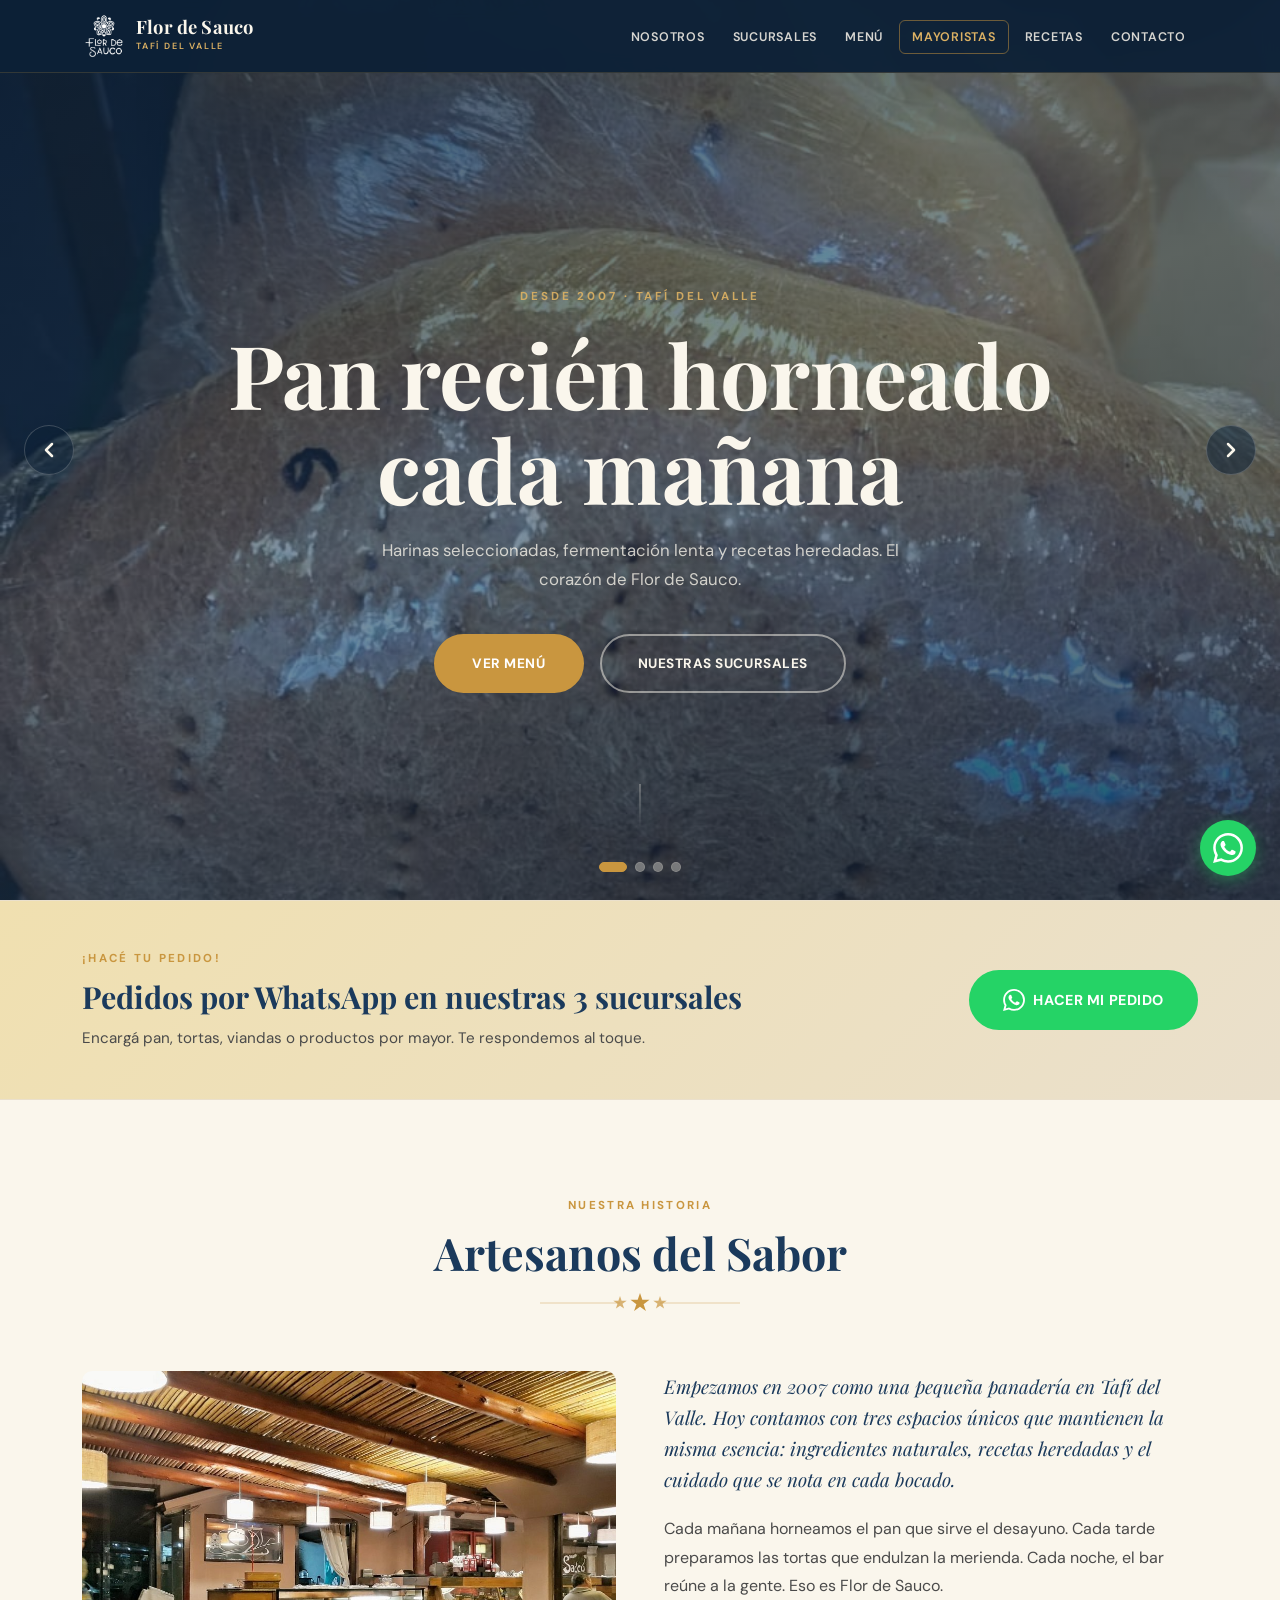
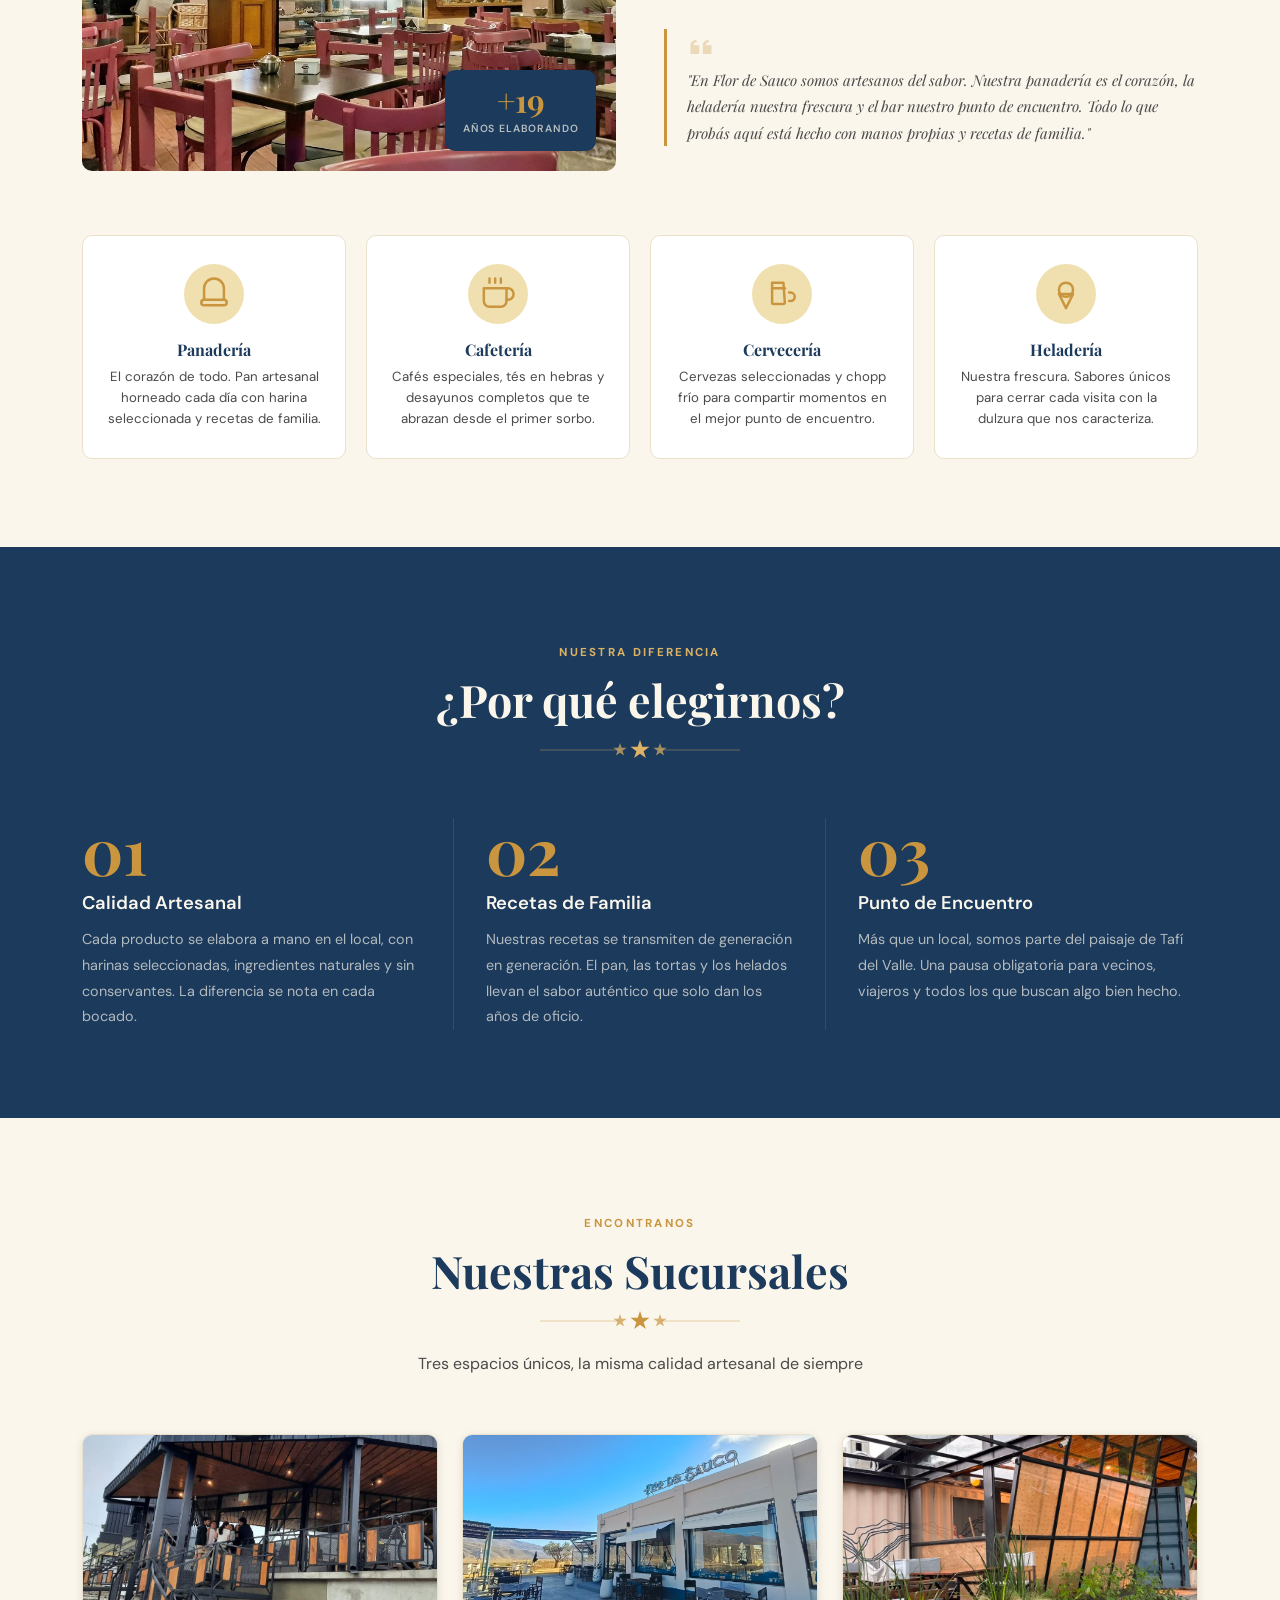
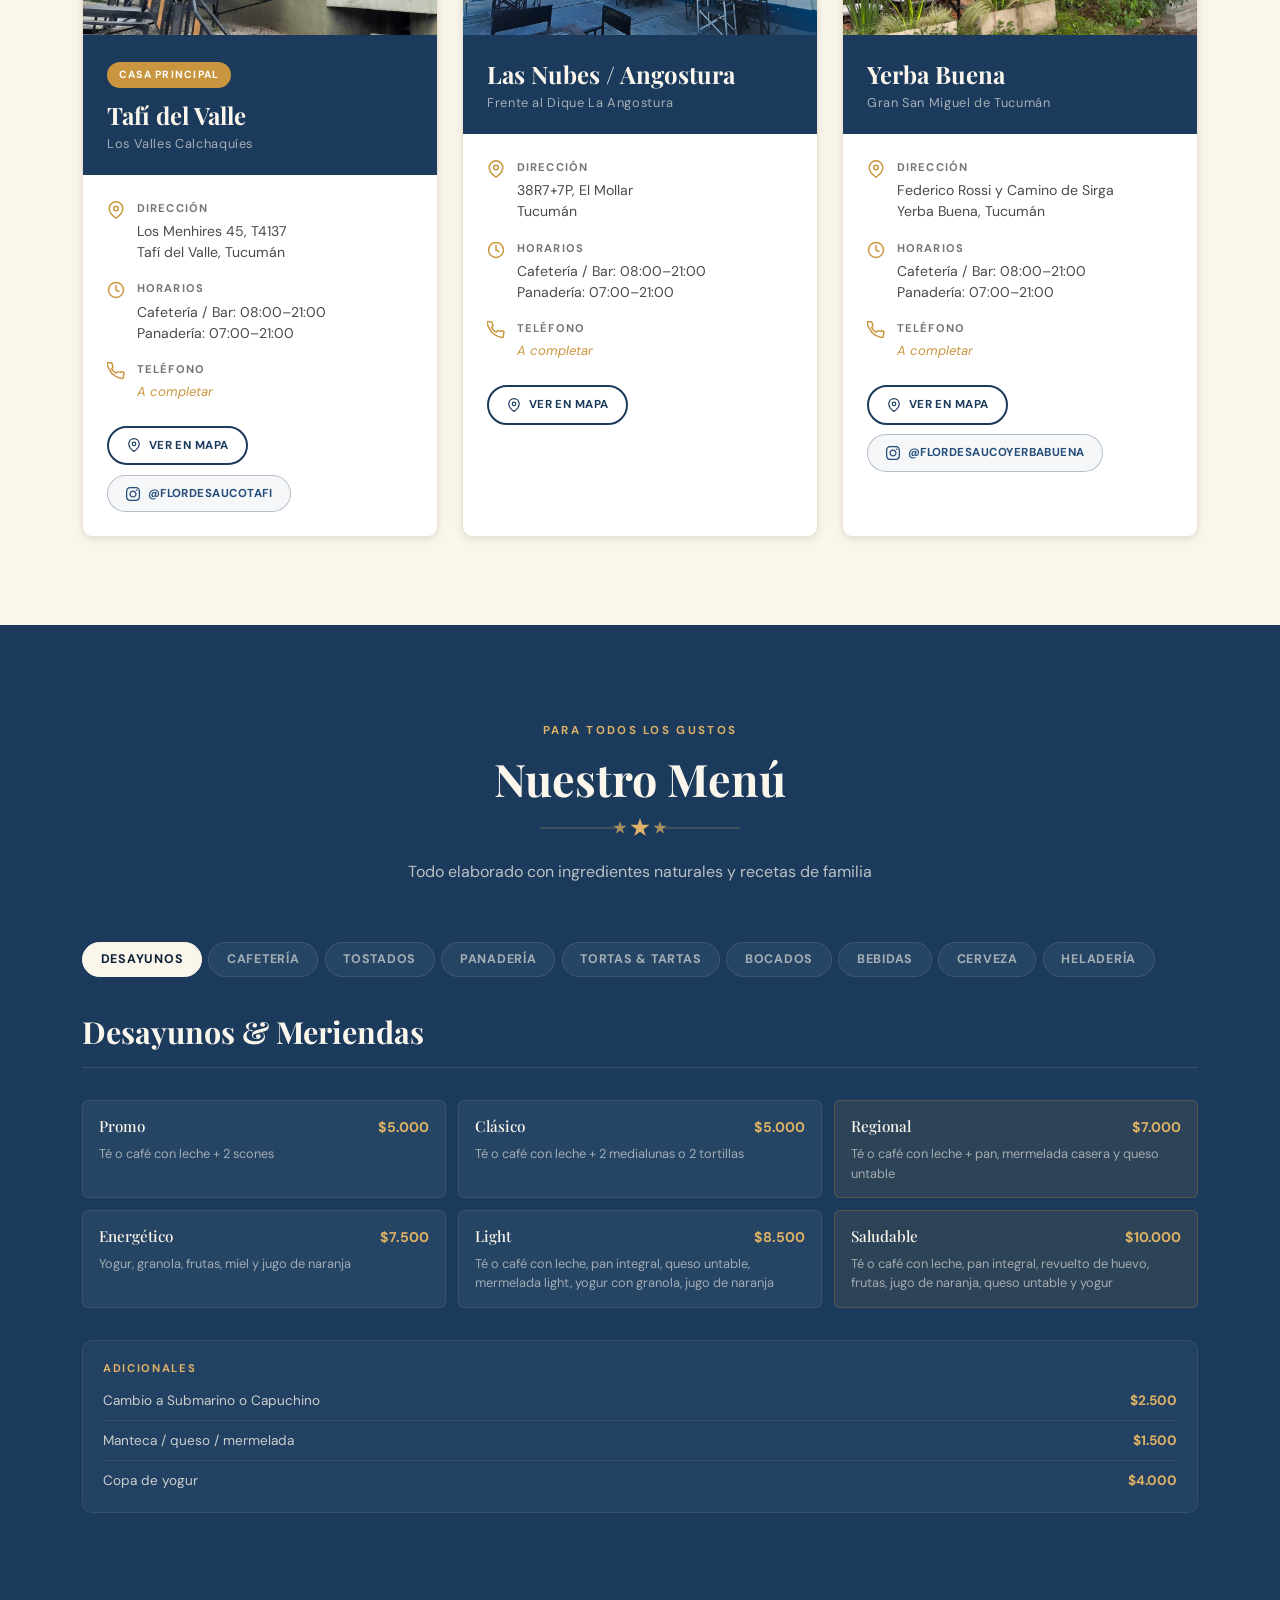
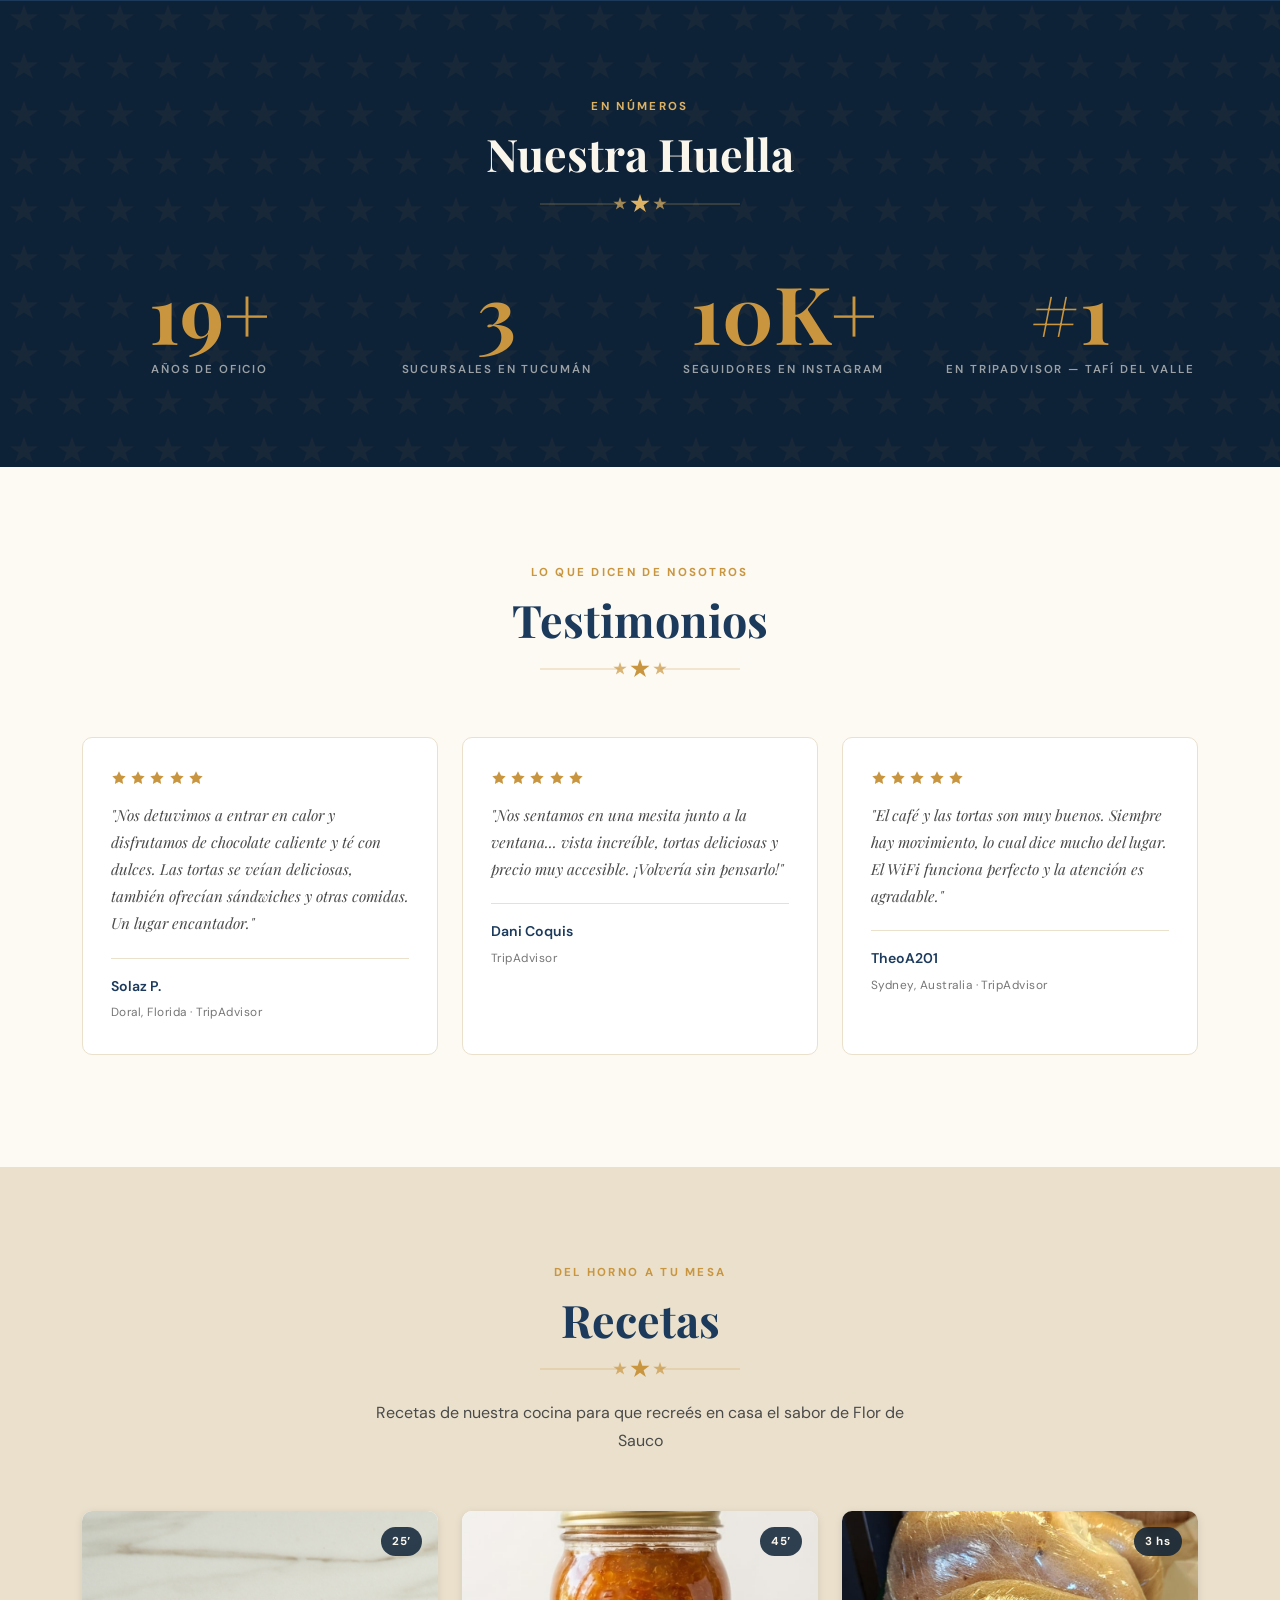
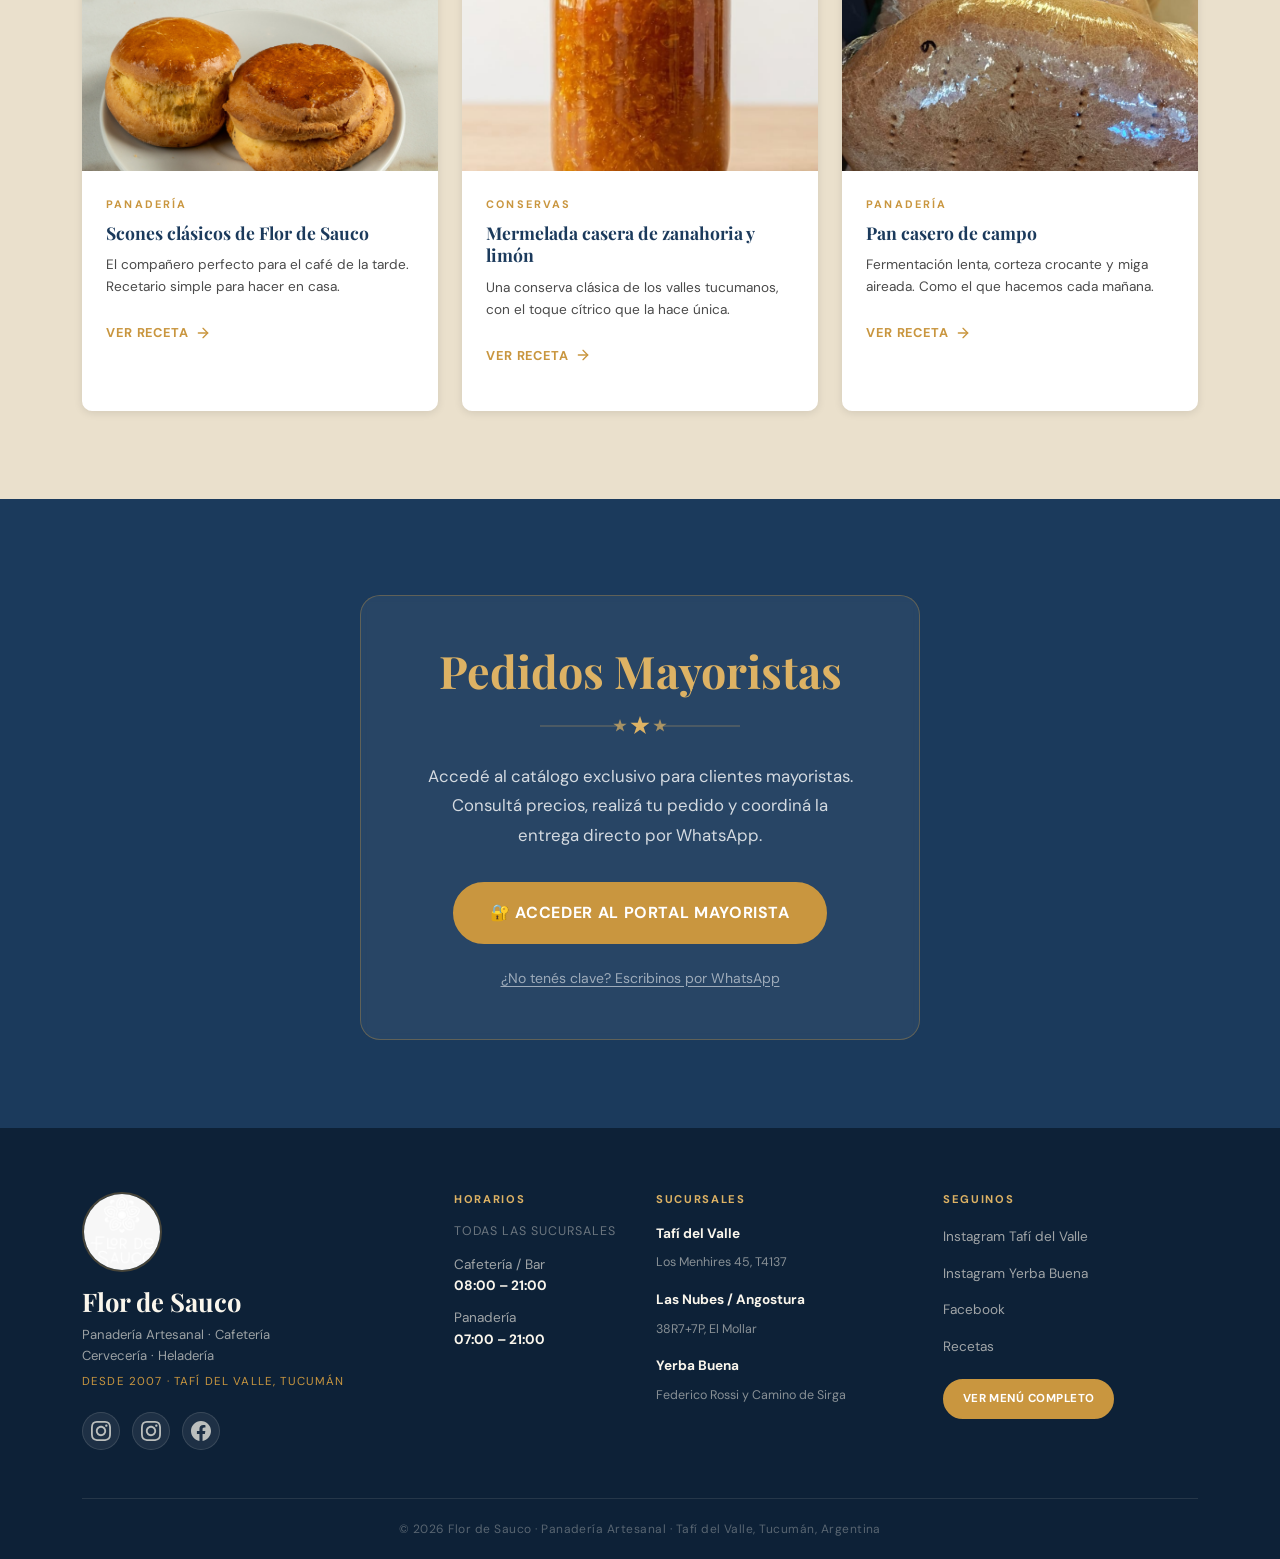
==== index.html @ 05968b59 "Contenido: corregir años (17→19) y título receta mermelada Co-Authored-By: Claude Sonnet 4.6 <norepl" ====
<!DOCTYPE html>
<html lang="es">
<head>
    <meta charset="UTF-8">
    <meta name="viewport" content="width=device-width, initial-scale=1.0">
    <title>Flor de Sauco — Panadería Artesanal · Cafetería · Tafí del Valle</title>
    <meta name="description" content="Flor de Sauco — Panadería artesanal, cafetería, cervecería y heladería en Tafí del Valle, Tucumán. Pan recién horneado cada mañana desde 2007.">
    <meta name="keywords" content="panadería tafí del valle, panadería tucumán, flor de sauco, panadería artesanal, cafetería tafí del valle">
    <meta name="author" content="Flor de Sauco SRL">
    <link rel="canonical" href="https://flordesaucosrl.com/">
    <!-- Open Graph (WhatsApp, Facebook) -->
    <meta property="og:title" content="Flor de Sauco — Panadería Artesanal · Tafí del Valle">
    <meta property="og:description" content="Artesanos del sabor desde 2007 en Tafí del Valle, Tucumán. Panadería, cafetería, cervecería y heladería.">
    <meta property="og:type" content="website">
    <meta property="og:url" content="https://flordesaucosrl.com/">
    <meta property="og:image" content="https://flordesaucosrl.com/images/Pagina/logo-definitivo-1.png">
    <meta property="og:image:width" content="800">
    <meta property="og:image:height" content="800">
    <meta property="og:site_name" content="Flor de Sauco">
    <meta property="og:locale" content="es_AR">
    <!-- Twitter Card -->
    <meta name="twitter:card" content="summary_large_image">
    <meta name="twitter:title" content="Flor de Sauco — Panadería Artesanal · Tafí del Valle">
    <meta name="twitter:description" content="Artesanos del sabor desde 2007 en Tafí del Valle, Tucumán. Panadería, cafetería, cervecería y heladería.">
    <meta name="twitter:image" content="https://flordesaucosrl.com/images/Pagina/logo-definitivo-1.png">
    <!-- Favicon -->
    <link rel="icon" type="image/jpeg" href="images/Pagina/logo-1.jpeg">
    <link rel="apple-touch-icon" href="images/Pagina/logo-1.jpeg">
    <!-- Schema.org — LocalBusiness -->
    <script type="application/ld+json">
    {
      "@context": "https://schema.org",
      "@graph": [
        {
          "@type": "Bakery",
          "@id": "https://flordesaucosrl.com/#tafi",
          "name": "Flor de Sauco — Tafí del Valle",
          "description": "Panadería artesanal, cafetería, cervecería y heladería en Tafí del Valle, Tucumán. Pan recién horneado cada mañana desde 2007.",
          "url": "https://flordesaucosrl.com/",
          "logo": "https://flordesaucosrl.com/images/Pagina/logo-definitivo-1.png",
          "image": "https://flordesaucosrl.com/images/Pagina/tafi.jpeg",
          "foundingDate": "2007",
          "priceRange": "$$",
          "servesCuisine": ["Panadería artesanal", "Cafetería", "Heladería", "Cervecería"],
          "address": {
            "@type": "PostalAddress",
            "streetAddress": "Los Menhires 45",
            "addressLocality": "Tafí del Valle",
            "addressRegion": "Tucumán",
            "addressCountry": "AR"
          },
          "geo": {
            "@type": "GeoCoordinates",
            "latitude": -26.8577,
            "longitude": -65.6951
          },
          "openingHoursSpecification": [
            {
              "@type": "OpeningHoursSpecification",
              "dayOfWeek": ["Monday","Tuesday","Wednesday","Thursday","Friday","Saturday","Sunday"],
              "opens": "07:00",
              "closes": "21:00"
            }
          ],
          "sameAs": [
            "https://www.instagram.com/flordesaucotafi",
            "https://www.facebook.com/FlorDeSaucoCasaDeTe"
          ]
        },
        {
          "@type": "Bakery",
          "@id": "https://flordesaucosrl.com/#lasnubes",
          "name": "Flor de Sauco — Las Nubes / Angostura",
          "description": "Panadería artesanal y cafetería frente al Dique La Angostura, El Mollar, Tucumán.",
          "url": "https://flordesaucosrl.com/",
          "logo": "https://flordesaucosrl.com/images/Pagina/logo-definitivo-1.png",
          "image": "https://flordesaucosrl.com/images/Pagina/frente-las-nubes.jpeg",
          "priceRange": "$$",
          "address": {
            "@type": "PostalAddress",
            "streetAddress": "38R7+7P",
            "addressLocality": "El Mollar",
            "addressRegion": "Tucumán",
            "addressCountry": "AR"
          },
          "openingHoursSpecification": [
            {
              "@type": "OpeningHoursSpecification",
              "dayOfWeek": ["Monday","Tuesday","Wednesday","Thursday","Friday","Saturday","Sunday"],
              "opens": "07:00",
              "closes": "21:00"
            }
          ]
        },
        {
          "@type": "Bakery",
          "@id": "https://flordesaucosrl.com/#yerbabuena",
          "name": "Flor de Sauco — Yerba Buena",
          "description": "Panadería artesanal, cafetería y heladería en Yerba Buena, Gran San Miguel de Tucumán.",
          "url": "https://flordesaucosrl.com/",
          "logo": "https://flordesaucosrl.com/images/Pagina/logo-definitivo-1.png",
          "image": "https://flordesaucosrl.com/images/Pagina/flor-de-sauco-yerbabuena.jpeg",
          "priceRange": "$$",
          "address": {
            "@type": "PostalAddress",
            "streetAddress": "Federico Rossi y Camino de Sirga",
            "addressLocality": "Yerba Buena",
            "addressRegion": "Tucumán",
            "addressCountry": "AR"
          },
          "openingHoursSpecification": [
            {
              "@type": "OpeningHoursSpecification",
              "dayOfWeek": ["Monday","Tuesday","Wednesday","Thursday","Friday","Saturday","Sunday"],
              "opens": "07:00",
              "closes": "21:00"
            }
          ],
          "sameAs": [
            "https://www.instagram.com/flordesaucoyerbabuena"
          ]
        }
      ]
    }
    </script>
    <!-- Fonts -->
    <link rel="preconnect" href="https://fonts.googleapis.com">
    <link rel="preconnect" href="https://fonts.gstatic.com" crossorigin>
    <link href="https://fonts.googleapis.com/css2?family=Playfair+Display:ital,wght@0,400;0,500;0,600;0,700;0,800;1,400;1,600&family=DM+Sans:opsz,wght@9..40,300;9..40,400;9..40,500;9..40,600;9..40,700&display=swap" rel="stylesheet">
    <link rel="stylesheet" href="css/styles.css">
</head>
<body>

<!-- ===== SVG SPRITE ===== -->
<svg width="0" height="0" style="position:absolute" aria-hidden="true">
    <defs>
        <!-- Separador firma: dos líneas + 3 florcitas de sauco -->
        <symbol id="sauco-separator" viewBox="0 0 200 24">
            <g fill="currentColor">
                <line x1="0" y1="12" x2="80" y2="12" stroke="currentColor" stroke-width="0.8" opacity="0.5"/>
                <line x1="120" y1="12" x2="200" y2="12" stroke="currentColor" stroke-width="0.8" opacity="0.5"/>
                <g transform="translate(80, 12)">
                    <path d="M0,-7 L1.6,-2.2 L6.7,-2.2 L2.5,0.8 L4.1,5.6 L0,2.7 L-4.1,5.6 L-2.5,0.8 L-6.7,-2.2 L-1.6,-2.2 Z" opacity="0.7"/>
                </g>
                <g transform="translate(100, 12)">
                    <path d="M0,-10 L2.3,-3.2 L9.5,-3.2 L3.6,1.2 L5.9,8 L0,3.8 L-5.9,8 L-3.6,1.2 L-9.5,-3.2 L-2.3,-3.2 Z"/>
                </g>
                <g transform="translate(120, 12)">
                    <path d="M0,-7 L1.6,-2.2 L6.7,-2.2 L2.5,0.8 L4.1,5.6 L0,2.7 L-4.1,5.6 L-2.5,0.8 L-6.7,-2.2 L-1.6,-2.2 Z" opacity="0.7"/>
                </g>
            </g>
        </symbol>

        <!-- Flor única para acentos -->
        <symbol id="sauco-flower" viewBox="0 0 24 24">
            <path d="M12,2 L13.7,6.8 L18.9,6.8 L14.7,9.8 L16.4,14.6 L12,11.7 L7.6,14.6 L9.3,9.8 L5.1,6.8 L10.3,6.8 Z" fill="currentColor"/>
            <circle cx="12" cy="9.5" r="1.5" fill="currentColor" opacity="0.35"/>
        </symbol>

        <!-- UI icons -->
        <symbol id="i-pin" viewBox="0 0 24 24">
            <path d="M21 10c0 7-9 13-9 13s-9-6-9-13a9 9 0 0118 0z" fill="none" stroke="currentColor" stroke-width="2" stroke-linecap="round" stroke-linejoin="round"/>
            <circle cx="12" cy="10" r="3" fill="none" stroke="currentColor" stroke-width="2"/>
        </symbol>
        <symbol id="i-clock" viewBox="0 0 24 24">
            <circle cx="12" cy="12" r="10" fill="none" stroke="currentColor" stroke-width="2"/>
            <polyline points="12 6 12 12 16 14" fill="none" stroke="currentColor" stroke-width="2" stroke-linecap="round" stroke-linejoin="round"/>
        </symbol>
        <symbol id="i-phone" viewBox="0 0 24 24">
            <path d="M22 16.92v3a2 2 0 01-2.18 2 19.79 19.79 0 01-8.63-3.07A19.5 19.5 0 013.07 9.81a19.79 19.79 0 01-3.07-8.69A2 2 0 012 .99h3a2 2 0 012 1.72c.127.96.361 1.903.7 2.81a2 2 0 01-.45 2.11L6.09 8.91a16 16 0 006 6l1.27-1.27a2 2 0 012.11-.45c.907.339 1.85.573 2.81.7A2 2 0 0122 16.92z" fill="none" stroke="currentColor" stroke-width="2" stroke-linecap="round" stroke-linejoin="round"/>
        </symbol>
        <symbol id="i-star" viewBox="0 0 24 24">
            <polygon points="12 2 15.09 8.26 22 9.27 17 14.14 18.18 21.02 12 17.77 5.82 21.02 7 14.14 2 9.27 8.91 8.26" fill="currentColor"/>
        </symbol>
        <symbol id="i-arrow-right" viewBox="0 0 24 24">
            <line x1="5" y1="12" x2="19" y2="12" stroke="currentColor" stroke-width="2" stroke-linecap="round"/>
            <polyline points="12 5 19 12 12 19" fill="none" stroke="currentColor" stroke-width="2" stroke-linecap="round" stroke-linejoin="round"/>
        </symbol>

        <!-- Pillar icons: outline style -->
        <symbol id="i-bread" viewBox="0 0 24 24">
            <path d="M5 16V8a7 7 0 0 1 14 0v8" fill="none" stroke="currentColor" stroke-width="1.75" stroke-linecap="round" stroke-linejoin="round"/>
            <rect x="3" y="16" width="18" height="4" rx="2" fill="none" stroke="currentColor" stroke-width="1.75"/>
        </symbol>
        <symbol id="i-coffee" viewBox="0 0 24 24">
            <path d="M18 8h1a4 4 0 0 1 0 8h-1" fill="none" stroke="currentColor" stroke-width="1.75" stroke-linecap="round" stroke-linejoin="round"/>
            <path d="M2 8h16v9a4 4 0 0 1-4 4H6a4 4 0 0 1-4-4V8z" fill="none" stroke="currentColor" stroke-width="1.75" stroke-linecap="round" stroke-linejoin="round"/>
            <line x1="6" y1="1" x2="6" y2="4" stroke="currentColor" stroke-width="1.75" stroke-linecap="round"/>
            <line x1="10" y1="1" x2="10" y2="4" stroke="currentColor" stroke-width="1.75" stroke-linecap="round"/>
            <line x1="14" y1="1" x2="14" y2="4" stroke="currentColor" stroke-width="1.75" stroke-linecap="round"/>
        </symbol>
        <symbol id="i-beer" viewBox="0 0 24 24">
            <path d="M17 11h1a3 3 0 0 1 0 6h-1" fill="none" stroke="currentColor" stroke-width="1.75" stroke-linecap="round" stroke-linejoin="round"/>
            <path d="M5 4h8l1 14a1 1 0 0 1-1 1H6a1 1 0 0 1-1-1L5 4z" fill="none" stroke="currentColor" stroke-width="1.75" stroke-linecap="round" stroke-linejoin="round"/>
            <path d="M5 8h9" fill="none" stroke="currentColor" stroke-width="1.75" stroke-linecap="round"/>
        </symbol>
        <symbol id="i-icecream" viewBox="0 0 24 24">
            <path d="M12 22l5-10H7l5 10z" fill="none" stroke="currentColor" stroke-width="1.75" stroke-linecap="round" stroke-linejoin="round"/>
            <circle cx="12" cy="9" r="5" fill="none" stroke="currentColor" stroke-width="1.75"/>
        </symbol>

        <!-- Social / misc icons -->
        <symbol id="i-whatsapp" viewBox="0 0 24 24">
            <path d="M17.472 14.382c-.297-.149-1.758-.867-2.03-.967-.273-.099-.471-.148-.67.15-.197.297-.767.966-.94 1.164-.173.199-.347.223-.644.075-.297-.15-1.255-.463-2.39-1.475-.883-.788-1.48-1.761-1.653-2.059-.173-.297-.018-.458.13-.606.134-.133.298-.347.446-.52.149-.174.198-.298.298-.497.099-.198.05-.371-.025-.52-.075-.149-.669-1.612-.916-2.207-.242-.579-.487-.5-.669-.51-.173-.008-.371-.01-.57-.01-.198 0-.52.074-.792.372-.272.297-1.04 1.016-1.04 2.479 0 1.462 1.065 2.875 1.213 3.074.149.198 2.096 3.2 5.077 4.487.709.306 1.262.489 1.694.625.712.227 1.36.195 1.871.118.571-.085 1.758-.719 2.006-1.413.248-.694.248-1.289.173-1.413-.074-.124-.272-.198-.57-.347m-5.421 7.403h-.004a9.87 9.87 0 01-5.031-1.378l-.361-.214-3.741.982.998-3.648-.235-.374a9.86 9.86 0 01-1.51-5.26c.001-5.45 4.436-9.884 9.888-9.884 2.64 0 5.122 1.03 6.988 2.898a9.825 9.825 0 012.893 6.994c-.003 5.45-4.437 9.884-9.885 9.884m8.413-18.297A11.815 11.815 0 0012.05 0C5.495 0 .16 5.335.157 11.892c0 2.096.547 4.142 1.588 5.945L.057 24l6.305-1.654a11.882 11.882 0 005.683 1.448h.005c6.554 0 11.89-5.335 11.893-11.893a11.821 11.821 0 00-3.48-8.413z" fill="currentColor"/>
        </symbol>
        <symbol id="i-instagram" viewBox="0 0 24 24">
            <path d="M12 2.163c3.204 0 3.584.012 4.85.07 3.252.148 4.771 1.691 4.919 4.919.058 1.265.069 1.645.069 4.849 0 3.205-.012 3.584-.069 4.849-.149 3.225-1.664 4.771-4.919 4.919-1.266.058-1.644.07-4.85.07-3.204 0-3.584-.012-4.849-.07-3.26-.149-4.771-1.699-4.919-4.92-.058-1.265-.07-1.644-.07-4.849 0-3.204.013-3.583.07-4.849.149-3.227 1.664-4.771 4.919-4.919 1.266-.057 1.645-.069 4.849-.069zm0-2.163c-3.259 0-3.667.014-4.947.072-4.358.2-6.78 2.618-6.98 6.98-.059 1.281-.073 1.689-.073 4.948 0 3.259.014 3.668.072 4.948.2 4.358 2.618 6.78 6.98 6.98 1.281.058 1.689.072 4.948.072 3.259 0 3.668-.014 4.948-.072 4.354-.2 6.782-2.618 6.979-6.98.059-1.28.073-1.689.073-4.948 0-3.259-.014-3.667-.072-4.947-.196-4.354-2.617-6.78-6.979-6.98-1.281-.059-1.69-.073-4.949-.073zm0 5.838c-3.403 0-6.162 2.759-6.162 6.162s2.759 6.163 6.162 6.163 6.162-2.759 6.162-6.163c0-3.403-2.759-6.162-6.162-6.162zm0 10.162c-2.209 0-4-1.79-4-4 0-2.209 1.791-4 4-4s4 1.791 4 4c0 2.21-1.791 4-4 4zm6.406-11.845c-.796 0-1.441.645-1.441 1.44s.645 1.44 1.441 1.44c.795 0 1.439-.645 1.439-1.44s-.644-1.44-1.439-1.44z" fill="currentColor"/>
        </symbol>
        <symbol id="i-facebook" viewBox="0 0 24 24">
            <path d="M24 12.073c0-6.627-5.373-12-12-12s-12 5.373-12 12c0 5.99 4.388 10.954 10.125 11.854v-8.385H7.078v-3.47h3.047V9.43c0-3.007 1.792-4.669 4.533-4.669 1.312 0 2.686.235 2.686.235v2.953H15.83c-1.491 0-1.956.925-1.956 1.874v2.25h3.328l-.532 3.47h-2.796v8.385C19.612 23.027 24 18.062 24 12.073z" fill="currentColor"/>
        </symbol>
    </defs>
</svg>

    <!-- ===== HEADER ===== -->
    <header class="header" id="header">
        <div class="container header__inner">
            <a href="#hero" class="logo">
                <img src="images/Pagina/logo-definitivo-1.png" alt="Flor de Sauco" class="logo__img">
                <div class="logo__text">
                    <span class="logo__name">Flor de Sauco</span>
                    <span class="logo__tagline">Tafí del Valle</span>
                </div>
            </a>
            <nav class="nav" id="nav" aria-label="Navegación principal">
                <ul class="nav__list">
                    <li><a href="#nosotros" class="nav__link">Nosotros</a></li>
                    <li><a href="#sucursales" class="nav__link">Sucursales</a></li>
                    <li><a href="#menu" class="nav__link">Menú</a></li>
                    <li><a href="https://flordesauco.odoo.com/es/shop" target="_blank" rel="noopener noreferrer" class="nav__link nav__link--cta">Mayoristas</a></li>
                    <li><a href="#recetas" class="nav__link">Recetas</a></li>
                    <li><a href="#contacto" class="nav__link">Contacto</a></li>
                </ul>
            </nav>
            <button class="hamburger" id="hamburger" aria-label="Abrir menú de navegación" aria-expanded="false" aria-controls="nav">
                <span></span>
                <span></span>
                <span></span>
            </button>
        </div>
    </header>

    <main>

        <!-- ===== HERO SLIDER ===== -->
        <section class="hero" id="hero" aria-roledescription="carrusel" aria-label="Flor de Sauco — Panadería Artesanal">

            <div class="hero__slides">

                <!-- Slide 1 · Panadería -->
                <div class="hero__slide is-active" style="background-image: url('images/Pagina/pan-bollo.jpg')" aria-label="Slide 1 de 4: Panadería">
                    <div class="hero__overlay"></div>
                    <div class="container hero__slide-content">
                        <span class="hero__eyebrow">Desde 2007 · Tafí del Valle</span>
                        <h1 class="hero__title">Pan recién horneado<br>cada mañana</h1>
                        <p class="hero__subtitle">Harinas seleccionadas, fermentación lenta y recetas heredadas. El corazón de Flor de Sauco.</p>
                        <div class="hero__ctas">
                            <a href="#menu" class="btn btn--primary btn--lg">Ver Menú</a>
                            <a href="#sucursales" class="btn btn--outline-light btn--lg">Nuestras Sucursales</a>
                        </div>
                    </div>
                </div>

                <!-- Slide 2 · Cafetería -->
                <div class="hero__slide" style="background-image: url('images/Pagina/medialuna.jpeg')" aria-label="Slide 2 de 4: Cafetería">
                    <div class="hero__overlay"></div>
                    <div class="container hero__slide-content">
                        <span class="hero__eyebrow">Cafetería</span>
                        <h1 class="hero__title">El abrazo<br>de un buen café</h1>
                        <p class="hero__subtitle">Cafés de especialidad, tés en hebras y desayunos completos para empezar el día con calma.</p>
                        <div class="hero__ctas">
                            <a href="#menu" class="btn btn--primary btn--lg">Ver Cafetería</a>
                            <a href="#sucursales" class="btn btn--outline-light btn--lg">Encontranos</a>
                        </div>
                    </div>
                </div>

                <!-- Slide 3 · Cervecería -->
                <div class="hero__slide" style="background-image: url('images/Pagina/tafi.jpeg')" aria-label="Slide 3 de 4: Cervecería">
                    <div class="hero__overlay"></div>
                    <div class="container hero__slide-content">
                        <span class="hero__eyebrow">Cervecería</span>
                        <h1 class="hero__title">Punto de encuentro<br>en los Valles</h1>
                        <p class="hero__subtitle">Cerveza tirada, latas, botellones para compartir. La parada obligada en Tafí del Valle.</p>
                        <div class="hero__ctas">
                            <a href="#menu" class="btn btn--primary btn--lg">Ver Cerveza</a>
                            <a href="#contacto" class="btn btn--outline-light btn--lg">Reservar mesa</a>
                        </div>
                    </div>
                </div>

                <!-- Slide 4 · Heladería -->
                <div class="hero__slide" style="background-image: url('images/Pagina/helado.jpg')" aria-label="Slide 4 de 4: Heladería">
                    <div class="hero__overlay"></div>
                    <div class="container hero__slide-content">
                        <span class="hero__eyebrow">Heladería</span>
                        <h1 class="hero__title">Frescura<br>de los Valles</h1>
                        <p class="hero__subtitle">Sabores únicos elaborados artesanalmente. La frutilla del postre en cada visita.</p>
                        <div class="hero__ctas">
                            <a href="#menu" class="btn btn--primary btn--lg">Ver Heladería</a>
                            <a href="#sucursales" class="btn btn--outline-light btn--lg">Visitanos</a>
                        </div>
                    </div>
                </div>

            </div>

            <!-- Flechas prev / next (solo desktop) -->
            <button class="hero__nav hero__nav--prev" aria-label="Slide anterior">
                <svg width="24" height="24" viewBox="0 0 24 24" fill="none" aria-hidden="true">
                    <polyline points="15 18 9 12 15 6" stroke="currentColor" stroke-width="2.5" stroke-linecap="round" stroke-linejoin="round"/>
                </svg>
            </button>
            <button class="hero__nav hero__nav--next" aria-label="Siguiente slide">
                <svg width="24" height="24" viewBox="0 0 24 24" fill="none" aria-hidden="true">
                    <polyline points="9 18 15 12 9 6" stroke="currentColor" stroke-width="2.5" stroke-linecap="round" stroke-linejoin="round"/>
                </svg>
            </button>

            <!-- Dots de navegación -->
            <div class="hero__dots" role="tablist" aria-label="Slides del carrusel">
                <button class="hero__dot is-active" role="tab" aria-selected="true"  aria-label="Slide 1: Panadería"   data-slide="0"></button>
                <button class="hero__dot"           role="tab" aria-selected="false" aria-label="Slide 2: Cafetería"   data-slide="1"></button>
                <button class="hero__dot"           role="tab" aria-selected="false" aria-label="Slide 3: Cervecería"  data-slide="2"></button>
                <button class="hero__dot"           role="tab" aria-selected="false" aria-label="Slide 4: Heladería"   data-slide="3"></button>
            </div>

            <div class="hero__scroll" aria-hidden="true">
                <span class="hero__scroll-line"></span>
            </div>
        </section>

        <!-- ===== PROMO BANNER ===== -->
        <section class="promo-banner" aria-label="Pedidos por WhatsApp">
            <div class="container promo-banner__inner">
                <div class="promo-banner__text">
                    <span class="section__eyebrow">¡Hacé tu pedido!</span>
                    <h2 class="promo-banner__title">Pedidos por WhatsApp en nuestras 3 sucursales</h2>
                    <p class="promo-banner__desc">Encargá pan, tortas, viandas o productos por mayor. Te respondemos al toque.</p>
                </div>
                <div class="promo-banner__action">
                    <a href="https://wa.me/5493815760352?text=Hola!%20Quiero%20hacer%20un%20pedido%20en%20Flor%20de%20Sauco." target="_blank" rel="noopener noreferrer" class="btn btn--whatsapp btn--lg">
                        <svg width="22" height="22" aria-hidden="true"><use href="#i-whatsapp"/></svg>
                        Hacer mi pedido
                    </a>
                </div>
            </div>
        </section>

        <!-- ===== NOSOTROS ===== -->
        <section class="section nosotros" id="nosotros">
            <div class="container">
                <div class="section__header fade-up">
                    <span class="section__eyebrow">Nuestra historia</span>
                    <h2 class="section__title">Artesanos del Sabor</h2>
                    <svg class="section__separator" aria-hidden="true" viewBox="0 0 200 24"><use href="#sauco-separator"/></svg>
                </div>

                <!-- Grid imagen + texto -->
                <div class="nosotros__grid fade-up">
                    <div class="nosotros__image-col">
                        <div class="nosotros__img-wrapper">
                            <div class="nosotros__img" style="background-image: url('images/Pagina/flor-de-sauco-2007.jpeg')" role="img" aria-label="El equipo de Flor de Sauco en el local de Tafí del Valle"></div>
                            <div class="nosotros__badge">
                                <span class="nosotros__badge-num">+19</span>
                                <span class="nosotros__badge-label">años elaborando</span>
                            </div>
                        </div>
                    </div>
                    <div class="nosotros__text-col">
                        <p class="nosotros__lead">Empezamos en 2007 como una pequeña panadería en Tafí del Valle. Hoy contamos con tres espacios únicos que mantienen la misma esencia: ingredientes naturales, recetas heredadas y el cuidado que se nota en cada bocado.</p>
                        <p class="nosotros__body">Cada mañana horneamos el pan que sirve el desayuno. Cada tarde preparamos las tortas que endulzan la merienda. Cada noche, el bar reúne a la gente. Eso es Flor de Sauco.</p>
                        <blockquote class="nosotros__quote">
                            <svg class="nosotros__quote-icon" width="28" height="28" viewBox="0 0 32 32" aria-hidden="true">
                                <path d="M10 8C6.7 8 4 10.7 4 14v10h10V14H7.3C7.7 11.7 9.7 10 12 10l-2-2zm14 0c-3.3 0-6 2.7-6 6v10h10V14h-6.7c.4-2.3 2.4-4 4.7-4l-2-2z" fill="currentColor" opacity="0.3"/>
                            </svg>
                            <p>"En Flor de Sauco somos artesanos del sabor. Nuestra panadería es el corazón, la heladería nuestra frescura y el bar nuestro punto de encuentro. Todo lo que probás aquí está hecho con manos propias y recetas de familia."</p>
                        </blockquote>
                    </div>
                </div>

                <!-- Pilares -->
                <div class="nosotros__pillars fade-up">
                    <div class="pillar">
                        <div class="pillar__icon">
                            <svg width="34" height="34" aria-hidden="true"><use href="#i-bread"/></svg>
                        </div>
                        <h3>Panadería</h3>
                        <p>El corazón de todo. Pan artesanal horneado cada día con harina seleccionada y recetas de familia.</p>
                    </div>
                    <div class="pillar">
                        <div class="pillar__icon">
                            <svg width="34" height="34" aria-hidden="true"><use href="#i-coffee"/></svg>
                        </div>
                        <h3>Cafetería</h3>
                        <p>Cafés especiales, tés en hebras y desayunos completos que te abrazan desde el primer sorbo.</p>
                    </div>
                    <div class="pillar">
                        <div class="pillar__icon">
                            <svg width="34" height="34" aria-hidden="true"><use href="#i-beer"/></svg>
                        </div>
                        <h3>Cervecería</h3>
                        <p>Cervezas seleccionadas y chopp frío para compartir momentos en el mejor punto de encuentro.</p>
                    </div>
                    <div class="pillar">
                        <div class="pillar__icon">
                            <svg width="34" height="34" aria-hidden="true"><use href="#i-icecream"/></svg>
                        </div>
                        <h3>Heladería</h3>
                        <p>Nuestra frescura. Sabores únicos para cerrar cada visita con la dulzura que nos caracteriza.</p>
                    </div>
                </div>
            </div>
        </section>

        <!-- ===== ¿POR QUÉ ELEGIRNOS? ===== -->
        <section class="section elegirnos" id="elegirnos">
            <div class="container">
                <div class="section__header fade-up">
                    <span class="section__eyebrow section__eyebrow--light">Nuestra diferencia</span>
                    <h2 class="section__title section__title--light">¿Por qué elegirnos?</h2>
                    <svg class="section__separator section__separator--light" aria-hidden="true" viewBox="0 0 200 24"><use href="#sauco-separator"/></svg>
                </div>
                <div class="elegirnos__grid">
                    <div class="elegirnos__card fade-up">
                        <span class="elegirnos__num">01</span>
                        <h3 class="elegirnos__title">Calidad Artesanal</h3>
                        <p class="elegirnos__text">Cada producto se elabora a mano en el local, con harinas seleccionadas, ingredientes naturales y sin conservantes. La diferencia se nota en cada bocado.</p>
                    </div>
                    <div class="elegirnos__card fade-up">
                        <span class="elegirnos__num">02</span>
                        <h3 class="elegirnos__title">Recetas de Familia</h3>
                        <p class="elegirnos__text">Nuestras recetas se transmiten de generación en generación. El pan, las tortas y los helados llevan el sabor auténtico que solo dan los años de oficio.</p>
                    </div>
                    <div class="elegirnos__card fade-up">
                        <span class="elegirnos__num">03</span>
                        <h3 class="elegirnos__title">Punto de Encuentro</h3>
                        <p class="elegirnos__text">Más que un local, somos parte del paisaje de Tafí del Valle. Una pausa obligatoria para vecinos, viajeros y todos los que buscan algo bien hecho.</p>
                    </div>
                </div>
            </div>
        </section>

        <!-- ===== SUCURSALES ===== -->
        <section class="section sucursales" id="sucursales">
            <div class="container">
                <div class="section__header fade-up">
                    <span class="section__eyebrow">Encontranos</span>
                    <h2 class="section__title">Nuestras Sucursales</h2>
                    <svg class="section__separator" aria-hidden="true" viewBox="0 0 200 24"><use href="#sauco-separator"/></svg>
                    <p class="section__lead">Tres espacios únicos, la misma calidad artesanal de siempre</p>
                </div>
                <div class="sucursales__grid">

                    <!-- Tafí del Valle -->
                    <article class="branch-card fade-up">
                        <div class="branch-card__photo" style="background-image: url('images/Pagina/tafi.jpeg')"></div>
                        <div class="branch-card__top">
                            <div class="branch-card__badge">Casa Principal</div>
                            <h3 class="branch-card__title">Tafí del Valle</h3>
                            <p class="branch-card__region">Los Valles Calchaquíes</p>
                        </div>
                        <div class="branch-card__body">
                            <div class="branch-info">
                                <div class="branch-info__item">
                                    <svg class="branch-info__icon" width="18" height="18" aria-hidden="true"><use href="#i-pin"/></svg>
                                    <div>
                                        <strong>Dirección</strong>
                                        <p>Los Menhires 45, T4137<br>Tafí del Valle, Tucumán</p>
                                    </div>
                                </div>
                                <div class="branch-info__item">
                                    <svg class="branch-info__icon" width="18" height="18" aria-hidden="true"><use href="#i-clock"/></svg>
                                    <div>
                                        <strong>Horarios</strong>
                                        <p>Cafetería / Bar: 08:00–21:00</p>
                                        <p>Panadería: 07:00–21:00</p>
                                    </div>
                                </div>
                                <div class="branch-info__item">
                                    <svg class="branch-info__icon" width="18" height="18" aria-hidden="true"><use href="#i-phone"/></svg>
                                    <div>
                                        <strong>Teléfono</strong>
                                        <p class="todo-phone">A completar</p>
                                    </div>
                                </div>
                            </div>
                            <div class="branch-card__actions">
                                <a href="https://maps.google.com/?q=Los+Menhires+45,+Tafí+del+Valle,+Tucumán,+Argentina" target="_blank" rel="noopener noreferrer" class="btn btn--sm btn--outline">
                                    <svg width="14" height="14" aria-hidden="true"><use href="#i-pin"/></svg>
                                    Ver en mapa
                                </a>
                                <a href="https://www.instagram.com/flordesaucotafi" target="_blank" rel="noopener noreferrer" class="btn btn--sm btn--instagram">
                                    <svg width="14" height="14" aria-hidden="true"><use href="#i-instagram"/></svg>
                                    @flordesaucotafi
                                </a>
                            </div>
                        </div>
                    </article>

                    <!-- Las Nubes / Angostura -->
                    <article class="branch-card fade-up">
                        <div class="branch-card__photo" style="background-image: url('images/Pagina/frente-las-nubes.jpeg')"></div>
                        <div class="branch-card__top">
                            <h3 class="branch-card__title">Las Nubes / Angostura</h3>
                            <p class="branch-card__region">Frente al Dique La Angostura</p>
                        </div>
                        <div class="branch-card__body">
                            <div class="branch-info">
                                <div class="branch-info__item">
                                    <svg class="branch-info__icon" width="18" height="18" aria-hidden="true"><use href="#i-pin"/></svg>
                                    <div>
                                        <strong>Dirección</strong>
                                        <p>38R7+7P, El Mollar<br>Tucumán</p>
                                    </div>
                                </div>
                                <div class="branch-info__item">
                                    <svg class="branch-info__icon" width="18" height="18" aria-hidden="true"><use href="#i-clock"/></svg>
                                    <div>
                                        <strong>Horarios</strong>
                                        <p>Cafetería / Bar: 08:00–21:00</p>
                                        <p>Panadería: 07:00–21:00</p>
                                    </div>
                                </div>
                                <div class="branch-info__item">
                                    <svg class="branch-info__icon" width="18" height="18" aria-hidden="true"><use href="#i-phone"/></svg>
                                    <div>
                                        <strong>Teléfono</strong>
                                        <p class="todo-phone">A completar</p>
                                    </div>
                                </div>
                            </div>
                            <div class="branch-card__actions">
                                <a href="https://maps.google.com/?q=Flor+de+Sauco+Las+Nubes" target="_blank" rel="noopener noreferrer" class="btn btn--sm btn--outline">
                                    <svg width="14" height="14" aria-hidden="true"><use href="#i-pin"/></svg>
                                    Ver en mapa
                                </a>
                            </div>
                        </div>
                    </article>

                    <!-- Yerba Buena -->
                    <article class="branch-card fade-up">
                        <div class="branch-card__photo" style="background-image: url('images/Pagina/flor-de-sauco-yerbabuena.jpeg')"></div>
                        <div class="branch-card__top">
                            <h3 class="branch-card__title">Yerba Buena</h3>
                            <p class="branch-card__region">Gran San Miguel de Tucumán</p>
                        </div>
                        <div class="branch-card__body">
                            <div class="branch-info">
                                <div class="branch-info__item">
                                    <svg class="branch-info__icon" width="18" height="18" aria-hidden="true"><use href="#i-pin"/></svg>
                                    <div>
                                        <strong>Dirección</strong>
                                        <p>Federico Rossi y Camino de Sirga<br>Yerba Buena, Tucumán</p>
                                    </div>
                                </div>
                                <div class="branch-info__item">
                                    <svg class="branch-info__icon" width="18" height="18" aria-hidden="true"><use href="#i-clock"/></svg>
                                    <div>
                                        <strong>Horarios</strong>
                                        <p>Cafetería / Bar: 08:00–21:00</p>
                                        <p>Panadería: 07:00–21:00</p>
                                    </div>
                                </div>
                                <div class="branch-info__item">
                                    <svg class="branch-info__icon" width="18" height="18" aria-hidden="true"><use href="#i-phone"/></svg>
                                    <div>
                                        <strong>Teléfono</strong>
                                        <p class="todo-phone">A completar</p>
                                    </div>
                                </div>
                            </div>
                            <div class="branch-card__actions">
                                <a href="https://maps.google.com/?q=Flor+de+Sauco+Yerba+Buena" target="_blank" rel="noopener noreferrer" class="btn btn--sm btn--outline">
                                    <svg width="14" height="14" aria-hidden="true"><use href="#i-pin"/></svg>
                                    Ver en mapa
                                </a>
                                <a href="https://www.instagram.com/flordesaucoyerbabuena" target="_blank" rel="noopener noreferrer" class="btn btn--sm btn--instagram">
                                    <svg width="14" height="14" aria-hidden="true"><use href="#i-instagram"/></svg>
                                    @flordesaucoyerbabuena
                                </a>
                            </div>
                        </div>
                    </article>

                </div>
            </div>
        </section>

        <!-- ===== MENÚ ===== -->
        <section class="section menu-section" id="menu">
            <div class="container">
                <div class="section__header fade-up">
                    <span class="section__eyebrow section__eyebrow--light">Para todos los gustos</span>
                    <h2 class="section__title section__title--light">Nuestro Menú</h2>
                    <svg class="section__separator section__separator--light" aria-hidden="true" viewBox="0 0 200 24"><use href="#sauco-separator"/></svg>
                    <p class="section__lead section__lead--light">Todo elaborado con ingredientes naturales y recetas de familia</p>
                </div>

                <!-- Tab Navigation -->
                <div class="menu-tabs-wrapper">
                    <div class="menu-tabs" role="tablist" aria-label="Categorías del menú">
                        <button class="menu-tab active" data-tab="desayunos" role="tab" aria-selected="true"  aria-controls="tab-desayunos">Desayunos</button>
                        <button class="menu-tab" data-tab="cafeteria"  role="tab" aria-selected="false" aria-controls="tab-cafeteria">Cafetería</button>
                        <button class="menu-tab" data-tab="tostados"   role="tab" aria-selected="false" aria-controls="tab-tostados">Tostados</button>
                        <button class="menu-tab" data-tab="panaderia"  role="tab" aria-selected="false" aria-controls="tab-panaderia">Panadería</button>
                        <button class="menu-tab" data-tab="tortas"     role="tab" aria-selected="false" aria-controls="tab-tortas">Tortas &amp; Tartas</button>
                        <button class="menu-tab" data-tab="bocados"    role="tab" aria-selected="false" aria-controls="tab-bocados">Bocados</button>
                        <button class="menu-tab" data-tab="bebidas"    role="tab" aria-selected="false" aria-controls="tab-bebidas">Bebidas</button>
                        <button class="menu-tab" data-tab="cerveza"    role="tab" aria-selected="false" aria-controls="tab-cerveza">Cerveza</button>
                        <button class="menu-tab" data-tab="heladeria"  role="tab" aria-selected="false" aria-controls="tab-heladeria">Heladería</button>
                    </div>
                </div>

                <!-- ── Desayunos ── -->
                <div class="menu-panel active" id="tab-desayunos" role="tabpanel">
                    <h3 class="menu-panel__title">Desayunos &amp; Meriendas</h3>
                    <div class="menu-grid">
                        <div class="menu-item">
                            <div class="menu-item__row">
                                <span class="menu-item__name">Promo</span>
                                <span class="menu-item__price">$5.000</span>
                            </div>
                            <p class="menu-item__desc">Té o café con leche + 2 scones</p>
                        </div>
                        <div class="menu-item">
                            <div class="menu-item__row">
                                <span class="menu-item__name">Clásico</span>
                                <span class="menu-item__price">$5.000</span>
                            </div>
                            <p class="menu-item__desc">Té o café con leche + 2 medialunas o 2 tortillas</p>
                        </div>
                        <div class="menu-item menu-item--featured">
                            <div class="menu-item__row">
                                <span class="menu-item__name">Regional</span>
                                <span class="menu-item__price">$7.000</span>
                            </div>
                            <p class="menu-item__desc">Té o café con leche + pan, mermelada casera y queso untable</p>
                        </div>
                        <div class="menu-item">
                            <div class="menu-item__row">
                                <span class="menu-item__name">Energético</span>
                                <span class="menu-item__price">$7.500</span>
                            </div>
                            <p class="menu-item__desc">Yogur, granola, frutas, miel y jugo de naranja</p>
                        </div>
                        <div class="menu-item">
                            <div class="menu-item__row">
                                <span class="menu-item__name">Light</span>
                                <span class="menu-item__price">$8.500</span>
                            </div>
                            <p class="menu-item__desc">Té o café con leche, pan integral, queso untable, mermelada light, yogur con granola, jugo de naranja</p>
                        </div>
                        <div class="menu-item menu-item--featured">
                            <div class="menu-item__row">
                                <span class="menu-item__name">Saludable</span>
                                <span class="menu-item__price">$10.000</span>
                            </div>
                            <p class="menu-item__desc">Té o café con leche, pan integral, revuelto de huevo, frutas, jugo de naranja, queso untable y yogur</p>
                        </div>
                    </div>
                    <div class="menu-extras">
                        <h4 class="menu-extras__title">Adicionales</h4>
                        <div class="menu-extras__grid">
                            <div class="menu-extra"><span>Cambio a Submarino o Capuchino</span><span>$2.500</span></div>
                            <div class="menu-extra"><span>Manteca / queso / mermelada</span><span>$1.500</span></div>
                            <div class="menu-extra"><span>Copa de yogur</span><span>$4.000</span></div>
                        </div>
                    </div>
                </div>

                <!-- ── Cafetería ── -->
                <div class="menu-panel" id="tab-cafeteria" role="tabpanel">
                    <h3 class="menu-panel__title">Cafetería</h3>
                    <h4 class="menu-panel__sub">Medidas — Café · Cortado · Lágrima · Chocolate</h4>
                    <div class="menu-grid menu-grid--4">
                        <div class="menu-item"><div class="menu-item__row"><span class="menu-item__name">Pocillo</span><span class="menu-item__price">$3.500</span></div></div>
                        <div class="menu-item"><div class="menu-item__row"><span class="menu-item__name">Jarrita</span><span class="menu-item__price">$4.000</span></div></div>
                        <div class="menu-item"><div class="menu-item__row"><span class="menu-item__name">Doble</span><span class="menu-item__price">$4.500</span></div></div>
                        <div class="menu-item"><div class="menu-item__row"><span class="menu-item__name">Tazón</span><span class="menu-item__price">$5.000</span></div></div>
                    </div>
                    <h4 class="menu-panel__sub">Cafés Especiales</h4>
                    <div class="menu-grid">
                        <div class="menu-item menu-item--featured">
                            <div class="menu-item__row"><span class="menu-item__name">Bombón</span></div>
                            <p class="menu-item__desc">Leche condensada, café, crema y cacao</p>
                        </div>
                        <div class="menu-item">
                            <div class="menu-item__row"><span class="menu-item__name">Affogato</span></div>
                            <p class="menu-item__desc">Helado de vainilla y café</p>
                        </div>
                        <div class="menu-item">
                            <div class="menu-item__row"><span class="menu-item__name">Irlandés</span></div>
                            <p class="menu-item__desc">Café, whisky irlandés y azúcar</p>
                        </div>
                        <div class="menu-item">
                            <div class="menu-item__row"><span class="menu-item__name">Capuchino</span></div>
                            <p class="menu-item__desc">Expreso, leche y espuma</p>
                        </div>
                        <div class="menu-item">
                            <div class="menu-item__row"><span class="menu-item__name">Submarino</span></div>
                        </div>
                    </div>
                    <h4 class="menu-panel__sub">Té en Hebras</h4>
                    <div class="menu-grid">
                        <div class="menu-item">
                            <div class="menu-item__row"><span class="menu-item__name">Especiado</span></div>
                            <p class="menu-item__desc">Negro especiado</p>
                        </div>
                        <div class="menu-item menu-item--featured">
                            <div class="menu-item__row"><span class="menu-item__name">Flor de Sauco</span><span class="menu-item__badge">Firma</span></div>
                            <p class="menu-item__desc">Verde floral</p>
                        </div>
                        <div class="menu-item">
                            <div class="menu-item__row"><span class="menu-item__name">Frutal</span></div>
                            <p class="menu-item__desc">Rojo frutal</p>
                        </div>
                        <div class="menu-item">
                            <div class="menu-item__row"><span class="menu-item__name">Té en saquito</span></div>
                            <p class="menu-item__desc">Varios sabores disponibles</p>
                        </div>
                    </div>
                </div>

                <!-- ── Tostados ── -->
                <div class="menu-panel" id="tab-tostados" role="tabpanel">
                    <h3 class="menu-panel__title">Armá tu Tostado</h3>
                    <h4 class="menu-panel__sub">1 · Elegí tu base</h4>
                    <div class="menu-chips">
                        <span class="menu-chip">Pan de Miga</span>
                        <span class="menu-chip">Ciabatta</span>
                        <span class="menu-chip">Pan Árabe</span>
                        <span class="menu-chip">Croissant <em>+$1.000</em></span>
                    </div>
                    <h4 class="menu-panel__sub">2 · Elegí tu relleno</h4>
                    <div class="menu-grid">
                        <div class="menu-item"><div class="menu-item__row"><span class="menu-item__name">Vegano</span><span class="menu-item__price">$6.000</span></div><p class="menu-item__desc">Rúcula, tomate y aceite de oliva</p></div>
                        <div class="menu-item"><div class="menu-item__row"><span class="menu-item__name">Queso solo</span><span class="menu-item__price">$6.000</span></div></div>
                        <div class="menu-item"><div class="menu-item__row"><span class="menu-item__name">Jamón y queso</span><span class="menu-item__price">$7.500</span></div></div>
                        <div class="menu-item"><div class="menu-item__row"><span class="menu-item__name">Cantimpalo y queso</span><span class="menu-item__price">$8.000</span></div></div>
                        <div class="menu-item"><div class="menu-item__row"><span class="menu-item__name">Bondiola y queso</span><span class="menu-item__price">$8.500</span></div></div>
                        <div class="menu-item menu-item--featured"><div class="menu-item__row"><span class="menu-item__name">Jamón, queso, rúcula y tomate</span><span class="menu-item__price">$9.000</span></div></div>
                        <div class="menu-item menu-item--featured"><div class="menu-item__row"><span class="menu-item__name">Bondiola, queso, rúcula y tomate</span><span class="menu-item__price">$9.000</span></div></div>
                        <div class="menu-item"><div class="menu-item__row"><span class="menu-item__name">Bondiola, palta y rúcula</span><span class="menu-item__price">$9.000</span></div></div>
                        <div class="menu-item"><div class="menu-item__row"><span class="menu-item__name">Ternera y queso</span><span class="menu-item__price">$9.000</span></div></div>
                        <div class="menu-item"><div class="menu-item__row"><span class="menu-item__name">Sin TACC</span><span class="menu-item__price">$9.000</span></div></div>
                    </div>
                    <div class="menu-extras">
                        <h4 class="menu-extras__title">Adicionales</h4>
                        <div class="menu-extras__grid">
                            <div class="menu-extra"><span>Tomate o rúcula</span><span>$1.800</span></div>
                            <div class="menu-extra"><span>Jamón o ternera</span><span>$3.000</span></div>
                        </div>
                    </div>
                </div>

                <!-- ── Panadería ── -->
                <div class="menu-panel" id="tab-panaderia" role="tabpanel">
                    <h3 class="menu-panel__title">Panadería del Local</h3>
                    <div class="menu-grid">
                        <div class="menu-item"><div class="menu-item__row"><span class="menu-item__name">Medialunas</span><span class="menu-item__price">$3.000</span></div></div>
                        <div class="menu-item"><div class="menu-item__row"><span class="menu-item__name">Medialunas con jamón y queso</span><span class="menu-item__price">$3.000</span></div></div>
                        <div class="menu-item"><div class="menu-item__row"><span class="menu-item__name">Facturas / Tortilla</span><span class="menu-item__price">$1.500</span></div></div>
                        <div class="menu-item"><div class="menu-item__row"><span class="menu-item__name">Scone dulce</span><span class="menu-item__price">$1.500</span></div></div>
                        <div class="menu-item"><div class="menu-item__row"><span class="menu-item__name">Porción de pan</span><span class="menu-item__price">$1.500</span></div></div>
                        <div class="menu-item"><div class="menu-item__row"><span class="menu-item__name">Dona</span><span class="menu-item__price">$2.000</span></div></div>
                        <div class="menu-item"><div class="menu-item__row"><span class="menu-item__name">Conito de dulce de leche</span><span class="menu-item__price">$2.500</span></div></div>
                        <div class="menu-item menu-item--featured"><div class="menu-item__row"><span class="menu-item__name">Pan con mermelada casera y queso untable</span><span class="menu-item__price">$4.000</span></div></div>
                    </div>
                </div>

                <!-- ── Tortas & Tartas ── -->
                <div class="menu-panel" id="tab-tortas" role="tabpanel">
                    <h3 class="menu-panel__title">Tortas &amp; Tartas</h3>
                    <h4 class="menu-panel__sub">Mini Tortas — Porción $7.500</h4>
                    <div class="menu-chips">
                        <span class="menu-chip">Primavera</span>
                        <span class="menu-chip">Bombón</span>
                        <span class="menu-chip">Mousse de Frutilla</span>
                        <span class="menu-chip">Moka</span>
                        <span class="menu-chip">Selva Negra</span>
                        <span class="menu-chip">María Luisa</span>
                    </div>
                    <h4 class="menu-panel__sub">Mini Tartas</h4>
                    <div class="menu-grid">
                        <div class="menu-item">
                            <div class="menu-item__row"><span class="menu-item__name">Nuestras Raíces</span><span class="menu-item__price">$5.000</span></div>
                            <p class="menu-item__desc">Pastaflora · Cabsha</p>
                        </div>
                        <div class="menu-item">
                            <div class="menu-item__row"><span class="menu-item__name">Dulzura Natural</span><span class="menu-item__price">$6.000</span></div>
                            <p class="menu-item__desc">Lemon pie · Ricota · Durazno · Mousse de frutilla · Manzana · Coco</p>
                        </div>
                        <div class="menu-item menu-item--featured">
                            <div class="menu-item__row"><span class="menu-item__name">Puro Placer</span><span class="menu-item__price">$7.500</span></div>
                            <p class="menu-item__desc">Maracuyá · Oreo · Nuez · Cayote</p>
                        </div>
                    </div>
                </div>

                <!-- ── Bocados ── -->
                <div class="menu-panel" id="tab-bocados" role="tabpanel">
                    <h3 class="menu-panel__title">Bocados &amp; Gustos</h3>
                    <h4 class="menu-panel__sub">Alfajores</h4>
                    <div class="menu-grid menu-grid--4">
                        <div class="menu-item"><div class="menu-item__row"><span class="menu-item__name">Alfajor de Chocolate</span><span class="menu-item__price">$4.000</span></div></div>
                        <div class="menu-item"><div class="menu-item__row"><span class="menu-item__name">Alfajor de Maicena</span><span class="menu-item__price">$3.000</span></div></div>
                    </div>
                    <h4 class="menu-panel__sub">Muffins</h4>
                    <div class="menu-chips">
                        <span class="menu-chip">Arándanos</span>
                        <span class="menu-chip">Banana y dulce de leche</span>
                        <span class="menu-chip">Chips de chocolate</span>
                    </div>
                    <h4 class="menu-panel__sub">Galletas Artesanales</h4>
                    <div class="menu-chips">
                        <span class="menu-chip">Avena y chocolate</span>
                        <span class="menu-chip">Avena y pasas</span>
                        <span class="menu-chip">De uva</span>
                        <span class="menu-chip">Maní y chocolate blanco</span>
                        <span class="menu-chip">Pepas</span>
                    </div>
                </div>

                <!-- ── Bebidas ── -->
                <div class="menu-panel" id="tab-bebidas" role="tabpanel">
                    <h3 class="menu-panel__title">Bebidas</h3>
                    <h4 class="menu-panel__sub">Licuados</h4>
                    <div class="menu-grid">
                        <div class="menu-item"><div class="menu-item__row"><span class="menu-item__name">Banana</span><span class="menu-item__price">$5.500</span></div></div>
                        <div class="menu-item"><div class="menu-item__row"><span class="menu-item__name">Durazno</span><span class="menu-item__price">$5.500</span></div></div>
                        <div class="menu-item"><div class="menu-item__row"><span class="menu-item__name">Banana y durazno</span><span class="menu-item__price">$6.000</span></div></div>
                        <div class="menu-item"><div class="menu-item__row"><span class="menu-item__name">Arándanos</span><span class="menu-item__price">$6.500</span></div></div>
                        <div class="menu-item"><div class="menu-item__row"><span class="menu-item__name">Frutilla y ananá</span><span class="menu-item__price">$6.500</span></div></div>
                        <div class="menu-item menu-item--featured"><div class="menu-item__row"><span class="menu-item__name">Tutti Frutti</span><span class="menu-item__price">$6.500</span></div></div>
                    </div>
                    <h4 class="menu-panel__sub">Jugos Naturales</h4>
                    <div class="menu-grid">
                        <div class="menu-item"><div class="menu-item__row"><span class="menu-item__name">Naranja</span><span class="menu-item__price">$3.600</span></div></div>
                        <div class="menu-item"><div class="menu-item__row"><span class="menu-item__name">Naranja y maracuyá</span><span class="menu-item__price">$3.800</span></div></div>
                        <div class="menu-item menu-item--featured"><div class="menu-item__row"><span class="menu-item__name">Limonada</span><span class="menu-item__price">$8.500</span></div></div>
                    </div>
                    <h4 class="menu-panel__sub">Sin Alcohol</h4>
                    <div class="menu-grid menu-grid--4">
                        <div class="menu-item"><div class="menu-item__row"><span class="menu-item__name">Agua con gas</span><span class="menu-item__price">$3.600</span></div></div>
                        <div class="menu-item"><div class="menu-item__row"><span class="menu-item__name">Agua sin gas</span><span class="menu-item__price">$3.500</span></div></div>
                        <div class="menu-item"><div class="menu-item__row"><span class="menu-item__name">Agua saborizada</span><span class="menu-item__price">$3.000</span></div></div>
                        <div class="menu-item"><div class="menu-item__row"><span class="menu-item__name">Gaseosa lata</span><span class="menu-item__price">$4.000</span></div></div>
                    </div>
                </div>

                <!-- ── Cerveza ── -->
                <div class="menu-panel" id="tab-cerveza" role="tabpanel">
                    <h3 class="menu-panel__title">Cerveza</h3>
                    <h4 class="menu-panel__sub">Individuales</h4>
                    <div class="menu-grid menu-grid--4">
                        <div class="menu-item"><div class="menu-item__row"><span class="menu-item__name">Stella Artois</span><span class="menu-item__price">$5.500</span></div></div>
                        <div class="menu-item"><div class="menu-item__row"><span class="menu-item__name">Corona</span><span class="menu-item__price">$5.800</span></div></div>
                    </div>
                    <h4 class="menu-panel__sub">Latas</h4>
                    <div class="menu-grid menu-grid--4">
                        <div class="menu-item"><div class="menu-item__row"><span class="menu-item__name">Andes Origen</span><span class="menu-item__price">$5.500</span></div></div>
                        <div class="menu-item menu-item--featured"><div class="menu-item__row"><span class="menu-item__name">Patagonia</span><span class="menu-item__price">$7.000</span></div></div>
                    </div>
                    <h4 class="menu-panel__sub">Para Compartir</h4>
                    <div class="menu-grid">
                        <div class="menu-item"><div class="menu-item__row"><span class="menu-item__name">Quilmes</span><span class="menu-item__price">$9.000</span></div></div>
                        <div class="menu-item"><div class="menu-item__row"><span class="menu-item__name">Stella Artois</span><span class="menu-item__price">$10.500</span></div></div>
                        <div class="menu-item"><div class="menu-item__row"><span class="menu-item__name">Andes Origen</span><span class="menu-item__price">$10.500</span></div></div>
                        <div class="menu-item menu-item--featured"><div class="menu-item__row"><span class="menu-item__name">Patagonia</span><span class="menu-item__price">$12.000</span></div></div>
                    </div>
                    <h4 class="menu-panel__sub">Chopp</h4>
                    <div class="menu-chips">
                        <span class="menu-chip">½ Pinta</span>
                        <span class="menu-chip">Pinta</span>
                    </div>
                    <p class="menu-note">Precio del chopp: consultá en el local.</p>
                </div>

                <!-- ── Heladería ── -->
                <div class="menu-panel" id="tab-heladeria" role="tabpanel">
                    <h3 class="menu-panel__title">Heladería</h3>
                    <div class="menu-grid">
                        <div class="menu-item menu-item--featured">
                            <div class="menu-item__row"><span class="menu-item__name">Copa helada · 3 sabores</span><span class="menu-item__price">$7.500</span></div>
                            <p class="menu-item__desc">Consultá los sabores disponibles del día en el local.</p>
                        </div>
                    </div>
                </div>

            </div>
        </section>

        <!-- ===== STATS / NUESTRA HUELLA ===== -->
        <section class="section stats-section" id="huella">
            <div class="container">
                <div class="section__header fade-up">
                    <span class="section__eyebrow section__eyebrow--light">En números</span>
                    <h2 class="section__title section__title--light">Nuestra Huella</h2>
                    <svg class="section__separator section__separator--light" aria-hidden="true" viewBox="0 0 200 24"><use href="#sauco-separator"/></svg>
                </div>
                <div class="stats__grid">
                    <div class="stat fade-up">
                        <span class="stat__num" data-counter="19" data-suffix="+" aria-label="19 años de oficio">19+</span>
                        <span class="stat__label">Años de oficio</span>
                    </div>
                    <div class="stat fade-up">
                        <span class="stat__num" data-counter="3" aria-label="3 sucursales en Tucumán">3</span>
                        <span class="stat__label">Sucursales en Tucumán</span>
                    </div>
                    <div class="stat fade-up">
                        <span class="stat__num" data-counter="10" data-suffix="K+" aria-label="más de 10 mil seguidores en Instagram">10K+</span>
                        <span class="stat__label">Seguidores en Instagram</span>
                    </div>
                    <div class="stat fade-up">
                        <span class="stat__num" aria-label="número 1 en TripAdvisor Tafí del Valle">#1</span>
                        <span class="stat__label">En TripAdvisor — Tafí del Valle</span>
                    </div>
                </div>
            </div>
        </section>

        <!-- ===== TESTIMONIOS ===== -->
        <section class="section testimonios-section" id="testimonios">
            <div class="container">
                <div class="section__header fade-up">
                    <span class="section__eyebrow">Lo que dicen de nosotros</span>
                    <h2 class="section__title">Testimonios</h2>
                    <svg class="section__separator" aria-hidden="true" viewBox="0 0 200 24"><use href="#sauco-separator"/></svg>
                </div>
                <div class="testimonios__grid">

                    <article class="testimonio fade-up">
                        <div class="testimonio__stars" aria-label="5 estrellas">
                            <svg width="16" height="16" aria-hidden="true"><use href="#i-star"/></svg>
                            <svg width="16" height="16" aria-hidden="true"><use href="#i-star"/></svg>
                            <svg width="16" height="16" aria-hidden="true"><use href="#i-star"/></svg>
                            <svg width="16" height="16" aria-hidden="true"><use href="#i-star"/></svg>
                            <svg width="16" height="16" aria-hidden="true"><use href="#i-star"/></svg>
                        </div>
                        <p class="testimonio__text">"Nos detuvimos a entrar en calor y disfrutamos de chocolate caliente y té con dulces. Las tortas se veían deliciosas, también ofrecían sándwiches y otras comidas. Un lugar encantador."</p>
                        <footer class="testimonio__footer">
                            <span class="testimonio__name">Solaz P.</span>
                            <span class="testimonio__source">Doral, Florida · TripAdvisor</span>
                        </footer>
                    </article>

                    <article class="testimonio fade-up">
                        <div class="testimonio__stars" aria-label="5 estrellas">
                            <svg width="16" height="16" aria-hidden="true"><use href="#i-star"/></svg>
                            <svg width="16" height="16" aria-hidden="true"><use href="#i-star"/></svg>
                            <svg width="16" height="16" aria-hidden="true"><use href="#i-star"/></svg>
                            <svg width="16" height="16" aria-hidden="true"><use href="#i-star"/></svg>
                            <svg width="16" height="16" aria-hidden="true"><use href="#i-star"/></svg>
                        </div>
                        <p class="testimonio__text">"Nos sentamos en una mesita junto a la ventana... vista increíble, tortas deliciosas y precio muy accesible. ¡Volvería sin pensarlo!"</p>
                        <footer class="testimonio__footer">
                            <span class="testimonio__name">Dani Coquis</span>
                            <span class="testimonio__source">TripAdvisor</span>
                        </footer>
                    </article>

                    <article class="testimonio fade-up">
                        <div class="testimonio__stars" aria-label="4 estrellas">
                            <svg width="16" height="16" aria-hidden="true"><use href="#i-star"/></svg>
                            <svg width="16" height="16" aria-hidden="true"><use href="#i-star"/></svg>
                            <svg width="16" height="16" aria-hidden="true"><use href="#i-star"/></svg>
                            <svg width="16" height="16" aria-hidden="true"><use href="#i-star"/></svg>
                            <svg width="16" height="16" aria-hidden="true"><use href="#i-star"/></svg>
                        </div>
                        <p class="testimonio__text">"El café y las tortas son muy buenos. Siempre hay movimiento, lo cual dice mucho del lugar. El WiFi funciona perfecto y la atención es agradable."</p>
                        <footer class="testimonio__footer">
                            <span class="testimonio__name">TheoA201</span>
                            <span class="testimonio__source">Sydney, Australia · TripAdvisor</span>
                        </footer>
                    </article>

                </div>
            </div>
        </section>

        <!-- ===== RECETAS ===== -->
        <section class="section recetas-section" id="recetas">
            <div class="container">
                <div class="section__header fade-up">
                    <span class="section__eyebrow">Del horno a tu mesa</span>
                    <h2 class="section__title">Recetas</h2>
                    <svg class="section__separator" aria-hidden="true" viewBox="0 0 200 24"><use href="#sauco-separator"/></svg>
                    <p class="section__lead">Recetas de nuestra cocina para que recreés en casa el sabor de Flor de Sauco</p>
                </div>
                <div class="recetas__grid">

                    <!-- Scones -->
                    <div class="recipe-flip fade-up">
                      <article class="recipe-card">
                        <div class="recipe-card__front">
                          <div class="recipe-card__img-wrap">
                            <div class="recipe-card__img" style="background-image: url('images/Pagina/scones.jpg')" role="img" aria-label="Scones clásicos de Flor de Sauco"></div>
                            <span class="recipe-card__time">25′</span>
                          </div>
                          <div class="recipe-card__body">
                            <span class="recipe-card__cat">Panadería</span>
                            <h3 class="recipe-card__title">Scones clásicos de Flor de Sauco</h3>
                            <p class="recipe-card__desc">El compañero perfecto para el café de la tarde. Recetario simple para hacer en casa.</p>
                            <button class="recipe-card__link" onclick="flipCard(this)">
                              Ver receta <svg width="16" height="16" aria-hidden="true"><use href="#i-arrow-right"/></svg>
                            </button>
                          </div>
                        </div>
                        <div class="recipe-card__back">
                          <span class="recipe-back__tag">Panadería · 25 min</span>
                          <h3 class="recipe-back__title">Scones clásicos</h3>
                          <p class="recipe-back__section-label">Ingredientes</p>
                          <div class="recipe-back__chips">
                            <span class="recipe-back__chip">300g harina</span>
                            <span class="recipe-back__chip">80g manteca fría</span>
                            <span class="recipe-back__chip">100ml leche</span>
                            <span class="recipe-back__chip">1 huevo</span>
                            <span class="recipe-back__chip">2 cdas azúcar</span>
                            <span class="recipe-back__chip">Polvo de hornear</span>
                          </div>
                          <p class="recipe-back__section-label">Preparación</p>
                          <ol class="recipe-back__steps">
                            <li data-n="1">Frotar manteca con harina hasta textura arenosa</li>
                            <li data-n="2">Unir con leche y huevo sin amasar de más</li>
                            <li data-n="3">Cortar en círculos, pintar y hornear 200°C × 20 min</li>
                          </ol>
                          <p class="recipe-back__fact">&#127981; En Tafí se sirven con mermelada de saúco y queso de cabra local — una combinación única de los Valles Calchaquíes.</p>
                          <button class="recipe-back__close" onclick="flipCard(this)">&#8592; Volver</button>
                        </div>
                      </article>
                    </div>

                    <!-- Mermelada -->
                    <div class="recipe-flip fade-up">
                      <article class="recipe-card">
                        <div class="recipe-card__front">
                          <div class="recipe-card__img-wrap">
                            <div class="recipe-card__img" style="background-image: url('images/Pagina/mermelada-casera.jpeg')" role="img" aria-label="Mermelada casera de saúco"></div>
                            <span class="recipe-card__time">45′</span>
                          </div>
                          <div class="recipe-card__body">
                            <span class="recipe-card__cat">Conservas</span>
                            <h3 class="recipe-card__title">Mermelada casera de zanahoria y limón</h3>
                            <p class="recipe-card__desc">Una conserva clásica de los valles tucumanos, con el toque cítrico que la hace única.</p>
                            <button class="recipe-card__link" onclick="flipCard(this)">
                              Ver receta <svg width="16" height="16" aria-hidden="true"><use href="#i-arrow-right"/></svg>
                            </button>
                          </div>
                        </div>
                        <div class="recipe-card__back">
                          <span class="recipe-back__tag">Conservas · 45 min</span>
                          <h3 class="recipe-back__title">Mermelada de zanahoria y limón</h3>
                          <p class="recipe-back__section-label">Ingredientes</p>
                          <div class="recipe-back__chips">
                            <span class="recipe-back__chip">500g zanahoria</span>
                            <span class="recipe-back__chip">400g azúcar</span>
                            <span class="recipe-back__chip">1 limón (jugo y ralladura)</span>
                            <span class="recipe-back__chip">100ml agua</span>
                          </div>
                          <p class="recipe-back__section-label">Preparación</p>
                          <ol class="recipe-back__steps">
                            <li data-n="1">Rallar las zanahorias y cocinar con el agua hasta tiernas</li>
                            <li data-n="2">Agregar azúcar, jugo y ralladura de limón, mezclar bien</li>
                            <li data-n="3">Cocinar a fuego bajo 40 min hasta espesar y envasar caliente</li>
                          </ol>
                          <p class="recipe-back__fact">&#127819; Una conserva clásica de los valles tucumanos — el limón equilibra el dulzor natural de la zanahoria y le da ese toque cítrico inconfundible.</p>
                          <button class="recipe-back__close" onclick="flipCard(this)">&#8592; Volver</button>
                        </div>
                      </article>
                    </div>

                    <!-- Pan -->
                    <div class="recipe-flip fade-up">
                      <article class="recipe-card">
                        <div class="recipe-card__front">
                          <div class="recipe-card__img-wrap">
                            <div class="recipe-card__img" style="background-image: url('images/Pagina/pan-bollo.jpg')" role="img" aria-label="Pan casero de campo"></div>
                            <span class="recipe-card__time">3 hs</span>
                          </div>
                          <div class="recipe-card__body">
                            <span class="recipe-card__cat">Panadería</span>
                            <h3 class="recipe-card__title">Pan casero de campo</h3>
                            <p class="recipe-card__desc">Fermentación lenta, corteza crocante y miga aireada. Como el que hacemos cada mañana.</p>
                            <button class="recipe-card__link" onclick="flipCard(this)">
                              Ver receta <svg width="16" height="16" aria-hidden="true"><use href="#i-arrow-right"/></svg>
                            </button>
                          </div>
                        </div>
                        <div class="recipe-card__back">
                          <span class="recipe-back__tag">Panadería · 3 horas</span>
                          <h3 class="recipe-back__title">Pan de campo</h3>
                          <p class="recipe-back__section-label">Ingredientes</p>
                          <div class="recipe-back__chips">
                            <span class="recipe-back__chip">500g harina 000</span>
                            <span class="recipe-back__chip">350ml agua tibia</span>
                            <span class="recipe-back__chip">10g sal</span>
                            <span class="recipe-back__chip">5g levadura seca</span>
                          </div>
                          <p class="recipe-back__section-label">Preparación</p>
                          <ol class="recipe-back__steps">
                            <li data-n="1">Mezclar y amasar 10 min hasta obtener masa lisa</li>
                            <li data-n="2">Leudar tapado 2 horas a temperatura ambiente</li>
                            <li data-n="3">Dar forma y hornear 220°C × 35 min</li>
                          </ol>
                          <p class="recipe-back__fact">&#127956; En Tafí el agua hierve a menos temperatura y la masa leva más rápido por la altitud. Cada pan lleva el sabor único de los Valles Calchaquíes.</p>
                          <button class="recipe-back__close" onclick="flipCard(this)">&#8592; Volver</button>
                        </div>
                      </article>
                    </div>

                </div>
            </div>
        </section>

        <!-- ===== PORTAL MAYORISTAS ===== -->
        <section class="section mayor-section" id="mayor">
            <div class="container">
                <div class="mayor-access fade-up">
                    <h2 class="mayor-access__title">Pedidos Mayoristas</h2>
                    <svg class="section__separator section__separator--light" aria-hidden="true" viewBox="0 0 200 24"><use href="#sauco-separator"/></svg>
                    <p class="mayor-access__desc">Accedé al catálogo exclusivo para clientes mayoristas. Consultá precios, realizá tu pedido y coordiná la entrega directo por WhatsApp.</p>
                    <a href="https://flordesauco.odoo.com/es/shop" target="_blank" rel="noopener noreferrer" class="btn btn--primary btn--lg">🔐 Acceder al Portal Mayorista</a>
                    <div class="mayor-access__secondary">
                        <a href="https://wa.me/5493815760352" target="_blank" rel="noopener noreferrer">¿No tenés clave? Escribinos por WhatsApp</a>
                    </div>
                </div>
            </div>
        </section>

    </main>

    <!-- ===== FOOTER ===== -->
    <footer class="footer" id="contacto">
        <div class="container">
            <div class="footer__grid">

                <div class="footer__brand">
                    <img src="images/Pagina/logo-2.jpeg" alt="Flor de Sauco" class="footer__logo" loading="lazy">
                    <h3 class="footer__name">Flor de Sauco</h3>
                    <p class="footer__desc">Panadería Artesanal · Cafetería<br>Cervecería · Heladería</p>
                    <p class="footer__since">Desde 2007 · Tafí del Valle, Tucumán</p>
                    <div class="footer__social">
                        <a href="https://www.instagram.com/flordesaucotafi" target="_blank" rel="noopener noreferrer" class="social-link" aria-label="Instagram Tafí del Valle">
                            <svg width="20" height="20" aria-hidden="true"><use href="#i-instagram"/></svg>
                        </a>
                        <a href="https://www.instagram.com/flordesaucoyerbabuena" target="_blank" rel="noopener noreferrer" class="social-link" aria-label="Instagram Yerba Buena">
                            <svg width="20" height="20" aria-hidden="true"><use href="#i-instagram"/></svg>
                        </a>
                        <a href="https://www.facebook.com/FlorDeSaucoCasaDeTe" target="_blank" rel="noopener noreferrer" class="social-link" aria-label="Facebook Flor de Sauco">
                            <svg width="20" height="20" aria-hidden="true"><use href="#i-facebook"/></svg>
                        </a>
                    </div>
                </div>

                <div class="footer__col">
                    <h4>Horarios</h4>
                    <p class="footer__hours-label">Todas las sucursales</p>
                    <p>Cafetería / Bar<br><strong>08:00 – 21:00</strong></p>
                    <p>Panadería<br><strong>07:00 – 21:00</strong></p>
                </div>

                <div class="footer__col">
                    <h4>Sucursales</h4>
                    <ul class="footer__locations">
                        <li><strong>Tafí del Valle</strong><span>Los Menhires 45, T4137</span></li>
                        <li><strong>Las Nubes / Angostura</strong><span>38R7+7P, El Mollar</span></li>
                        <li><strong>Yerba Buena</strong><span>Federico Rossi y Camino de Sirga</span></li>
                    </ul>
                </div>

                <div class="footer__col">
                    <h4>Seguinos</h4>
                    <ul class="footer__links">
                        <li><a href="https://www.instagram.com/flordesaucotafi" target="_blank" rel="noopener noreferrer">Instagram Tafí del Valle</a></li>
                        <li><a href="https://www.instagram.com/flordesaucoyerbabuena" target="_blank" rel="noopener noreferrer">Instagram Yerba Buena</a></li>
                        <li><a href="https://www.facebook.com/FlorDeSaucoCasaDeTe" target="_blank" rel="noopener noreferrer">Facebook</a></li>
                        <li><a href="#recetas">Recetas</a></li>
                    </ul>
                    <a href="#menu" class="btn btn--primary btn--sm footer__menu-btn">Ver Menú Completo</a>
                </div>

            </div>
            <div class="footer__bottom">
                <p>© 2026 Flor de Sauco · Panadería Artesanal · Tafí del Valle, Tucumán, Argentina</p>
            </div>
        </div>
    </footer>

    <!-- WhatsApp flotante -->
    <a href="https://wa.me/5493815760352?text=Hola!%20Quiero%20hacer%20una%20consulta%20sobre%20Flor%20de%20Sauco." target="_blank" rel="noopener noreferrer" class="whatsapp-fab" aria-label="Contactar por WhatsApp">
        <svg width="30" height="30" aria-hidden="true"><use href="#i-whatsapp"/></svg>
    </a>

    <!-- Volver arriba -->
    <button class="back-to-top" id="backToTop" aria-label="Volver al inicio">
        <svg xmlns="http://www.w3.org/2000/svg" width="22" height="22" viewBox="0 0 24 24" fill="none" stroke="currentColor" stroke-width="2.5" stroke-linecap="round" stroke-linejoin="round" aria-hidden="true"><polyline points="18 15 12 9 6 15"></polyline></svg>
    </button>

    <script src="js/main.js"></script>
    <script>
      function flipCard(btn) {
        var card = btn.closest('.recipe-card');
        card.classList.toggle('is-flipped');
      }
    </script>
</body>
</html>
---- css/styles.css ----
/* ============================================================
   Flor de Sauco — Panadería Artesanal
   Stylesheet principal · Mobile-first
   ============================================================ */

/* ── Variables ── */
:root {
    --navy:              #1B3A5C;
    --navy-dark:         #0D2137;
    --navy-mid:          #254D7A;
    --cream:             #FAF6EC;
    --cream-dark:        #EAE0CC;
    --cream-light:       #FDFAF3;
    --gold:              #C9963F;
    --gold-light:        #DDB264;
    --gold-pale:         #F0E0B0;
    --sauco-green:       #6B8E5A;
    --sauco-green-dark:  #4F6B40;
    --white:             #FFFFFF;
    --text:              #1E1E1E;
    --text-mid:          #4A4A4A;
    --text-light:        #767676;

    --font-serif:   'Playfair Display', Georgia, 'Times New Roman', serif;
    --font-sans:    'DM Sans', 'Helvetica Neue', Arial, sans-serif;

    --radius:       10px;
    --radius-sm:    6px;
    --shadow-sm:    0 2px 8px rgba(0,0,0,0.10);
    --shadow-md:    0 6px 24px rgba(0,0,0,0.13);
    --shadow-lg:    0 12px 40px rgba(0,0,0,0.18);
    --transition:   0.3s ease;
    --container:    1180px;
}

/* ── Reset ── */
*, *::before, *::after { box-sizing: border-box; margin: 0; padding: 0; }
html { scroll-behavior: smooth; font-size: 16px; }
body {
    font-family: var(--font-sans);
    color: var(--text);
    background: var(--cream-light);
    line-height: 1.7;
    -webkit-font-smoothing: antialiased;
}
img { display: block; max-width: 100%; height: auto; }
a { color: inherit; text-decoration: none; }
ul { list-style: none; }
button { cursor: pointer; font-family: inherit; border: none; background: none; }

/* ── Container ── */
.container {
    width: 100%;
    max-width: var(--container);
    margin-inline: auto;
    padding-inline: 1.25rem;
}

/* ── Typography helpers ── */
h1, h2, h3, h4 { font-family: var(--font-serif); line-height: 1.25; }

/* ============================================================
   BUTTONS
   ============================================================ */
.btn {
    display: inline-flex;
    align-items: center;
    gap: 0.5rem;
    font-family: var(--font-sans);
    font-weight: 700;
    letter-spacing: 0.04em;
    text-transform: uppercase;
    font-size: 0.8rem;
    padding: 0.75rem 1.75rem;
    border-radius: 50px;
    transition: var(--transition);
    white-space: nowrap;
}
.btn--lg { padding: 1rem 2.25rem; font-size: 0.85rem; }
.btn--sm { padding: 0.5rem 1.1rem; font-size: 0.72rem; }

.btn--primary {
    background: var(--gold);
    color: var(--white);
    border: 2px solid var(--gold);
}
.btn--primary:hover {
    background: var(--gold-light);
    border-color: var(--gold-light);
    transform: translateY(-2px);
    box-shadow: 0 6px 20px rgba(201,150,63,0.35);
}

.btn--outline {
    background: transparent;
    color: var(--navy);
    border: 2px solid var(--navy);
}
.btn--outline:hover {
    background: var(--navy);
    color: var(--white);
    transform: translateY(-2px);
}

.btn--outline-light {
    background: transparent;
    color: var(--cream);
    border: 2px solid rgba(250,246,236,0.5);
}
.btn--outline-light:hover {
    background: rgba(250,246,236,0.12);
    border-color: var(--cream);
    transform: translateY(-2px);
}

.btn--instagram {
    background: rgba(255,255,255,0.08);
    color: var(--cream);
    border: 1px solid rgba(250,246,236,0.3);
}
.btn--instagram:hover {
    background: rgba(255,255,255,0.16);
    border-color: rgba(250,246,236,0.6);
}

.btn--whatsapp {
    background: #25D366;
    color: var(--white);
    border: 2px solid #25D366;
    font-size: 0.9rem;
    padding: 1rem 2rem;
}
.btn--whatsapp:hover {
    background: #20BB5A;
    border-color: #20BB5A;
    transform: translateY(-2px);
    box-shadow: 0 8px 24px rgba(37,211,102,0.35);
}

/* ============================================================
   SECTION BASE
   ============================================================ */
.section { padding-block: 5rem 4.5rem; }

.section__header { text-align: center; margin-bottom: 3.5rem; }

.section__eyebrow {
    display: block;
    font-family: var(--font-sans);
    font-size: 0.72rem;
    font-weight: 700;
    letter-spacing: 0.2em;
    text-transform: uppercase;
    color: var(--gold);
    margin-bottom: 0.6rem;
}
.section__eyebrow--light { color: var(--gold-light); }

.section__title {
    font-size: clamp(1.9rem, 5vw, 2.8rem);
    color: var(--navy);
    margin-bottom: 0.5rem;
}
.section__title--light { color: var(--cream); }

/* SVG separator — firma visual de Flor de Sauco */
.section__separator {
    display: block;
    color: var(--gold);
    margin: 0.6rem auto 1.1rem;
    width: 200px;
    height: 24px;
}
.section__separator--light { color: var(--gold-light); }

.section__lead {
    font-size: 1rem;
    color: var(--text-mid);
    max-width: 560px;
    margin-inline: auto;
    line-height: 1.75;
}
.section__lead--light { color: rgba(250,246,236,0.72); }

/* ============================================================
   HEADER
   ============================================================ */
.header {
    position: fixed;
    top: 0; left: 0; right: 0;
    z-index: 1000;
    background: rgba(13,33,55,0.96);
    backdrop-filter: blur(8px);
    -webkit-backdrop-filter: blur(8px);
    border-bottom: 1px solid rgba(201,150,63,0.2);
    transition: var(--transition);
}
.header.scrolled { box-shadow: 0 4px 20px rgba(0,0,0,0.3); }

.header__inner {
    display: flex;
    align-items: center;
    justify-content: space-between;
    height: 68px;
    gap: 1rem;
}

.logo { display: flex; align-items: center; flex-shrink: 0; text-decoration: none; gap: 10px; }
.logo__img { display: block; height: 44px; width: auto; flex-shrink: 0; }
.logo__text { display: flex; flex-direction: column; justify-content: center; gap: 2px; }
.logo__name { font-family: var(--font-serif); font-size: 1.15rem; font-weight: 700; color: var(--cream); letter-spacing: .01em; line-height: 1; }
.logo__tagline { font-size: 0.56rem; font-weight: 600; letter-spacing: .2em; text-transform: uppercase; color: var(--gold-light); }

.nav { display: none; }
.nav__list { display: flex; align-items: center; gap: 0.25rem; }
.nav__link {
    font-size: 0.78rem;
    font-weight: 600;
    letter-spacing: 0.06em;
    text-transform: uppercase;
    color: rgba(250,246,236,0.85);
    padding: 0.5rem 0.75rem;
    border-radius: var(--radius-sm);
    transition: var(--transition);
}
.nav__link:hover { color: var(--cream); background: rgba(255,255,255,0.07); }
.nav__link.active { color: var(--gold-light); }
.nav__link--cta {
    color: var(--gold-light);
    border: 1px solid rgba(201,150,63,0.5);
}
.nav__link--cta:hover { background: var(--gold); color: var(--white); border-color: var(--gold); }

/* Hamburger */
.hamburger {
    display: flex;
    flex-direction: column;
    justify-content: center;
    gap: 5px;
    width: 36px; height: 36px;
    padding: 4px;
}
.hamburger span {
    display: block;
    height: 2px;
    background: var(--cream);
    border-radius: 2px;
    transition: var(--transition);
    transform-origin: center;
}
.hamburger.open span:nth-child(1) { transform: translateY(7px) rotate(45deg); }
.hamburger.open span:nth-child(2) { opacity: 0; transform: scaleX(0); }
.hamburger.open span:nth-child(3) { transform: translateY(-7px) rotate(-45deg); }

/* Mobile nav open */
.nav.open {
    display: block;
    position: fixed;
    inset: 68px 0 0;
    background: var(--navy-dark);
    padding: 2rem 1.25rem;
    overflow-y: auto;
}
.nav.open .nav__list { flex-direction: column; align-items: stretch; gap: 0.5rem; }
.nav.open .nav__link { display: block; font-size: 1rem; padding: 0.9rem 1.25rem; border-radius: var(--radius); color: var(--cream); }
.nav.open .nav__link--cta { margin-top: 1rem; text-align: center; padding: 0.9rem; }

/* ============================================================
   HERO SLIDER
   ============================================================ */
.hero {
    position: relative;
    height: 100svh;
    height: 100vh;
    min-height: 560px;
    overflow: hidden;
}

.hero__slides { position: absolute; inset: 0; }

.hero__slide {
    position: absolute;
    inset: 0;
    background-color: var(--navy-dark); /* fallback si no hay imagen */
    background-size: cover;
    background-position: center;
    display: flex;
    align-items: center;
    opacity: 0;
    transition: opacity 0.9s ease;
    will-change: opacity;
}
.hero__slide.is-active { opacity: 1; }

.hero__overlay {
    position: absolute;
    inset: 0;
    background: linear-gradient(
        160deg,
        rgba(13,33,55,0.80) 0%,
        rgba(27,58,92,0.55) 50%,
        rgba(13,33,55,0.75) 100%
    );
}

.hero__slide-content {
    position: relative;
    z-index: 1;
    text-align: center;
    padding-block: calc(68px + 3.5rem) 3rem;
    width: 100%;
}

.hero__eyebrow {
    display: block;
    font-family: var(--font-sans);
    font-size: 0.72rem;
    font-weight: 700;
    letter-spacing: 0.25em;
    text-transform: uppercase;
    color: var(--gold-light);
    margin-bottom: 1.25rem;
    opacity: 0.9;
}

.hero__title {
    font-family: var(--font-serif);
    font-size: clamp(2.4rem, 9vw, 5.5rem);
    font-weight: 700;
    color: var(--cream);
    letter-spacing: -0.01em;
    line-height: 1.08;
    margin-bottom: 1.25rem;
}

.hero__subtitle {
    font-family: var(--font-sans);
    font-size: clamp(0.9rem, 2vw, 1.05rem);
    font-weight: 400;
    color: rgba(250,246,236,0.78);
    max-width: 540px;
    margin-inline: auto;
    margin-bottom: 2.5rem;
    line-height: 1.72;
}

.hero__ctas { display: flex; flex-wrap: wrap; gap: 1rem; justify-content: center; }

/* Flechas de navegación */
.hero__nav {
    position: absolute;
    top: 50%;
    transform: translateY(-50%);
    z-index: 10;
    width: 50px; height: 50px;
    background: rgba(13,33,55,0.55);
    border: 1px solid rgba(250,246,236,0.2);
    border-radius: 50%;
    color: var(--cream);
    display: none;
    align-items: center;
    justify-content: center;
    transition: var(--transition);
}
.hero__nav:hover { background: var(--gold); border-color: var(--gold); }
.hero__nav--prev { left: 1.5rem; }
.hero__nav--next { right: 1.5rem; }

/* Dots */
.hero__dots {
    position: absolute;
    bottom: 1.75rem;
    left: 50%;
    transform: translateX(-50%);
    z-index: 10;
    display: flex;
    gap: 0.5rem;
    align-items: center;
}
.hero__dot {
    width: 10px; height: 10px;
    border-radius: 50%;
    background: rgba(250,246,236,0.35);
    border: 1px solid rgba(250,246,236,0.15);
    padding: 0;
    transition: var(--transition);
}
.hero__dot.is-active {
    background: var(--gold);
    border-color: var(--gold);
    width: 28px;
    border-radius: 10px;
}

/* Scroll indicator */
.hero__scroll {
    position: absolute;
    bottom: 4.5rem;
    left: 50%;
    transform: translateX(-50%);
    z-index: 10;
}
.hero__scroll-line {
    display: block;
    width: 1px; height: 44px;
    background: linear-gradient(to bottom, rgba(250,246,236,0.55), transparent);
    animation: scrollPulse 2s ease-in-out infinite;
}
@keyframes scrollPulse {
    0%, 100% { opacity: 1; transform: scaleY(1); }
    50%       { opacity: 0.35; transform: scaleY(0.65); }
}

/* ============================================================
   PROMO BANNER
   ============================================================ */
.promo-banner {
    background: linear-gradient(135deg, var(--gold-pale) 0%, var(--cream-dark) 100%);
    padding-block: 3rem;
    border-top: 1px solid var(--cream-dark);
    border-bottom: 1px solid var(--cream-dark);
}

.promo-banner__inner {
    display: flex;
    flex-direction: column;
    gap: 2rem;
    align-items: center;
    text-align: center;
}

.promo-banner__title {
    font-family: var(--font-serif);
    font-size: clamp(1.35rem, 4vw, 1.9rem);
    color: var(--navy);
    margin-bottom: 0.6rem;
    line-height: 1.25;
}

.promo-banner__desc {
    font-size: 0.95rem;
    color: var(--text-mid);
    line-height: 1.65;
    margin: 0;
}

/* ============================================================
   NOSOTROS
   ============================================================ */
.nosotros { background: var(--cream); }

.nosotros__grid {
    display: grid;
    gap: 3rem;
    margin-bottom: 4rem;
}

.nosotros__img-wrapper {
    position: relative;
    border-radius: var(--radius);
    overflow: hidden;
    aspect-ratio: 4 / 3;
    background: var(--cream-dark);
}

.nosotros__img {
    width: 100%; height: 100%;
    background-size: cover;
    background-position: center;
    background-color: var(--cream-dark);
}

.nosotros__badge {
    position: absolute;
    bottom: 1.25rem; right: 1.25rem;
    background: var(--navy);
    color: var(--cream);
    border-radius: var(--radius);
    padding: 0.85rem 1.1rem;
    text-align: center;
    box-shadow: var(--shadow-md);
}
.nosotros__badge-num {
    display: block;
    font-family: var(--font-serif);
    font-size: 2rem;
    font-weight: 700;
    color: var(--gold);
    line-height: 1;
}
.nosotros__badge-label {
    display: block;
    font-size: 0.65rem;
    font-weight: 600;
    letter-spacing: 0.08em;
    text-transform: uppercase;
    color: rgba(250,246,236,0.7);
    margin-top: 0.25rem;
}

.nosotros__lead {
    font-family: var(--font-serif);
    font-size: clamp(1rem, 2.5vw, 1.18rem);
    color: var(--navy);
    margin-bottom: 1.25rem;
    line-height: 1.65;
    font-style: italic;
}
.nosotros__body {
    color: var(--text-mid);
    margin-bottom: 1.75rem;
    line-height: 1.78;
}

.nosotros__quote {
    position: relative;
    border-left: 3px solid var(--gold);
    padding-left: 1.25rem;
    padding-top: 0.25rem;
}
.nosotros__quote-icon { color: var(--gold); display: block; margin-bottom: 0.4rem; }
.nosotros__quote p {
    font-family: var(--font-serif);
    font-style: italic;
    font-size: 0.93rem;
    color: var(--text-mid);
    line-height: 1.78;
}

/* Pilares */
.nosotros__pillars {
    display: grid;
    grid-template-columns: repeat(2, 1fr);
    gap: 1.25rem;
}

.pillar {
    background: var(--white);
    border: 1px solid var(--cream-dark);
    border-radius: var(--radius);
    padding: 1.75rem 1.25rem;
    text-align: center;
    transition: var(--transition);
}
.pillar:hover { transform: translateY(-4px); box-shadow: var(--shadow-md); border-color: var(--gold-pale); }

.pillar__icon {
    display: flex;
    align-items: center;
    justify-content: center;
    width: 60px; height: 60px;
    background: var(--gold-pale);
    border-radius: 50%;
    margin: 0 auto 1rem;
    color: var(--gold);
}
.pillar h3 { font-size: 1rem; color: var(--navy); margin-bottom: 0.45rem; }
.pillar p  { font-size: 0.83rem; color: var(--text-mid); line-height: 1.58; }

/* ============================================================
   ¿POR QUÉ ELEGIRNOS?
   ============================================================ */
.elegirnos { background: var(--navy); }

.elegirnos__grid { display: grid; gap: 0; }

.elegirnos__card {
    padding: 2.25rem 0;
    border-bottom: 1px solid rgba(250,246,236,0.1);
}
.elegirnos__card:last-child { border-bottom: none; }

.elegirnos__num {
    display: block;
    font-family: var(--font-serif);
    font-size: 3.25rem;
    font-weight: 700;
    color: var(--gold);
    line-height: 1;
    margin-bottom: 0.65rem;
}
.elegirnos__title {
    font-size: 1.15rem;
    font-weight: 600;
    color: var(--cream);
    margin-bottom: 0.75rem;
    font-family: var(--font-sans);
}
.elegirnos__text {
    font-size: 0.9rem;
    color: rgba(250,246,236,0.68);
    line-height: 1.78;
}

/* ============================================================
   SUCURSALES
   ============================================================ */
.sucursales { background: var(--cream); }

.sucursales__grid { display: grid; gap: 1.5rem; }

.branch-card {
    background: var(--white);
    border-radius: var(--radius);
    overflow: hidden;
    box-shadow: var(--shadow-sm);
    transition: var(--transition);
    border: 1px solid var(--cream-dark);
}
.branch-card__photo {
    height: 200px;
    background-size: cover;
    background-position: center;
    background-color: var(--navy);
}
.branch-card:hover { transform: translateY(-4px); box-shadow: var(--shadow-md); }

.branch-card__top {
    background: var(--navy);
    color: var(--cream);
    padding: 1.5rem 1.5rem 1.25rem;
    position: relative;
}
.branch-card__badge {
    display: inline-block;
    background: var(--gold);
    color: var(--white);
    font-family: var(--font-sans);
    font-size: 0.65rem;
    font-weight: 700;
    letter-spacing: 0.12em;
    text-transform: uppercase;
    padding: 0.25rem 0.75rem;
    border-radius: 50px;
    margin-bottom: 0.75rem;
}
.branch-card__title { font-family: var(--font-serif); font-size: 1.5rem; color: var(--cream); margin-bottom: 0.2rem; }
.branch-card__region { font-size: 0.8rem; color: rgba(250,246,236,0.62); letter-spacing: 0.05em; }
.branch-card__body { padding: 1.5rem; }

.branch-info { display: flex; flex-direction: column; gap: 1rem; margin-bottom: 1.5rem; }
.branch-info__item { display: flex; gap: 0.75rem; align-items: flex-start; }
.branch-info__icon { flex-shrink: 0; margin-top: 2px; color: var(--gold); }

.branch-info__item div strong {
    display: block;
    font-size: 0.7rem;
    font-weight: 700;
    letter-spacing: 0.1em;
    text-transform: uppercase;
    color: var(--text-light);
    margin-bottom: 0.2rem;
}
.branch-info__item div p { font-size: 0.88rem; color: var(--text-mid); line-height: 1.5; margin: 0; }

.todo-phone { font-style: italic; color: var(--gold) !important; font-size: 0.82rem !important; }

.branch-card__actions { display: flex; flex-wrap: wrap; gap: 0.6rem; }
.branch-card__actions .btn--outline { color: var(--navy); border-color: var(--navy); }
.branch-card__actions .btn--instagram { color: var(--navy-mid); border-color: rgba(27,58,92,0.3); background: rgba(27,58,92,0.04); }
.branch-card__actions .btn--instagram:hover { background: var(--navy); color: var(--cream); }

/* ============================================================
   MENU SECTION
   ============================================================ */
.menu-section { background: var(--navy); padding-bottom: 5rem; }

.menu-tabs-wrapper {
    overflow-x: auto;
    -webkit-overflow-scrolling: touch;
    scrollbar-width: none;
    margin-bottom: 2rem;
    margin-inline: -1.25rem;
    padding-inline: 1.25rem;
}
.menu-tabs-wrapper::-webkit-scrollbar { display: none; }

.menu-tabs { display: flex; gap: 0.4rem; min-width: max-content; padding-bottom: 0.25rem; }

.menu-tab {
    flex-shrink: 0;
    font-family: var(--font-sans);
    font-size: 0.78rem;
    font-weight: 700;
    letter-spacing: 0.06em;
    text-transform: uppercase;
    color: rgba(250,246,236,0.6);
    background: rgba(255,255,255,0.05);
    border: 1px solid rgba(250,246,236,0.1);
    border-radius: 50px;
    padding: 0.55rem 1.1rem;
    transition: var(--transition);
    white-space: nowrap;
}
.menu-tab:hover { color: var(--cream); background: rgba(255,255,255,0.1); }
.menu-tab.active { color: var(--navy-dark); background: var(--cream); border-color: var(--cream); }

.menu-panel { display: none; animation: fadeInPanel 0.3s ease; }
.menu-panel.active { display: block; }

@keyframes fadeInPanel {
    from { opacity: 0; transform: translateY(10px); }
    to   { opacity: 1; transform: translateY(0); }
}

.menu-panel__title {
    font-family: var(--font-serif);
    font-size: clamp(1.4rem, 4vw, 1.9rem);
    color: var(--cream);
    margin-bottom: 2rem;
    padding-bottom: 1rem;
    border-bottom: 1px solid rgba(250,246,236,0.12);
}
.menu-panel__sub {
    font-family: var(--font-sans);
    font-size: 0.72rem;
    font-weight: 700;
    letter-spacing: 0.18em;
    text-transform: uppercase;
    color: var(--gold-light);
    margin-top: 2rem;
    margin-bottom: 1rem;
    padding-bottom: 0.5rem;
    border-bottom: 1px solid rgba(201,150,63,0.25);
}

.menu-grid { display: grid; grid-template-columns: 1fr; gap: 0.75rem; }
.menu-grid--4 { grid-template-columns: repeat(2, 1fr); }

.menu-item {
    background: rgba(255,255,255,0.05);
    border: 1px solid rgba(250,246,236,0.08);
    border-radius: var(--radius-sm);
    padding: 0.9rem 1rem;
    transition: var(--transition);
}
.menu-item:hover { background: rgba(255,255,255,0.09); border-color: rgba(201,150,63,0.3); }
.menu-item--featured { background: rgba(201,150,63,0.1); border-color: rgba(201,150,63,0.25); }
.menu-item--featured:hover { border-color: var(--gold); }

.menu-item__row { display: flex; justify-content: space-between; align-items: baseline; gap: 0.75rem; margin-bottom: 0.3rem; }
.menu-item__row:last-child { margin-bottom: 0; }
.menu-item__name { font-family: var(--font-serif); font-size: 0.95rem; font-weight: 500; color: var(--cream); line-height: 1.3; }
.menu-item__price { font-family: var(--font-sans); font-size: 0.88rem; font-weight: 700; color: var(--gold-light); flex-shrink: 0; }
.menu-item__badge {
    font-size: 0.6rem; font-weight: 700; letter-spacing: 0.1em; text-transform: uppercase;
    color: var(--gold); border: 1px solid rgba(201,150,63,0.4); padding: 0.15rem 0.5rem; border-radius: 50px; flex-shrink: 0;
}
.menu-item__desc { font-size: 0.8rem; color: rgba(250,246,236,0.58); line-height: 1.5; margin: 0; }

.menu-chips { display: flex; flex-wrap: wrap; gap: 0.5rem; margin-bottom: 0.5rem; }
.menu-chip {
    display: inline-flex; align-items: center; gap: 0.4rem;
    font-size: 0.82rem; color: var(--cream);
    background: rgba(255,255,255,0.07); border: 1px solid rgba(250,246,236,0.15);
    border-radius: 50px; padding: 0.35rem 0.85rem;
}
.menu-chip em { font-style: normal; font-size: 0.72rem; color: var(--gold-light); }

.menu-extras {
    margin-top: 2rem;
    background: rgba(255,255,255,0.04);
    border: 1px solid rgba(250,246,236,0.08);
    border-radius: var(--radius);
    padding: 1.25rem;
}
.menu-extras__title {
    font-family: var(--font-sans); font-size: 0.7rem; font-weight: 700;
    letter-spacing: 0.15em; text-transform: uppercase; color: var(--gold-light); margin-bottom: 0.85rem;
}
.menu-extras__grid { display: flex; flex-direction: column; gap: 0.5rem; }
.menu-extra {
    display: flex; justify-content: space-between; align-items: center;
    font-size: 0.85rem; color: rgba(250,246,236,0.78);
    padding-bottom: 0.5rem; border-bottom: 1px solid rgba(250,246,236,0.07); gap: 1rem;
}
.menu-extra:last-child { border-bottom: none; padding-bottom: 0; }
.menu-extra span:last-child { color: var(--gold-light); font-weight: 700; flex-shrink: 0; }
.menu-note { margin-top: 0.75rem; font-size: 0.8rem; color: rgba(250,246,236,0.45); font-style: italic; }

/* ============================================================
   STATS / NUESTRA HUELLA
   ============================================================ */
.stats-section {
    background-color: var(--navy-dark);
    /* Patrón sutil de florcitas de sauco */
    background-image: url("data:image/svg+xml,%3Csvg xmlns='http://www.w3.org/2000/svg' width='48' height='48' viewBox='0 0 24 24'%3E%3Cpath d='M12,2 L13.7,6.8 L18.9,6.8 L14.7,9.8 L16.4,14.6 L12,11.7 L7.6,14.6 L9.3,9.8 L5.1,6.8 L10.3,6.8 Z' fill='%23C9963F' opacity='0.06'/%3E%3C/svg%3E");
    background-repeat: repeat;
}

.stats__grid {
    display: grid;
    grid-template-columns: repeat(2, 1fr);
    gap: 3.5rem 2rem;
    text-align: center;
}

.stat__num {
    display: block;
    font-family: var(--font-serif);
    font-size: clamp(3rem, 8vw, 5rem);
    font-weight: 700;
    color: var(--gold);
    line-height: 1;
    margin-bottom: 0.6rem;
}
.stat__label {
    display: block;
    font-size: 0.72rem;
    font-weight: 600;
    letter-spacing: 0.16em;
    text-transform: uppercase;
    color: rgba(250,246,236,0.6);
    line-height: 1.5;
}

/* ============================================================
   TESTIMONIOS
   ============================================================ */
.testimonios-section { background: var(--cream-light); }

.testimonios__grid { display: grid; gap: 1.5rem; margin-bottom: 1.5rem; }

.testimonio {
    background: var(--white);
    border: 1px solid var(--cream-dark);
    border-radius: var(--radius);
    padding: 2rem 1.75rem;
    transition: var(--transition);
}
.testimonio:hover { box-shadow: var(--shadow-md); transform: translateY(-3px); }

.testimonio__stars { display: flex; gap: 0.2rem; color: var(--gold); margin-bottom: 1rem; }

.testimonio__text {
    font-family: var(--font-serif);
    font-style: italic;
    font-size: 0.95rem;
    color: var(--text-mid);
    line-height: 1.78;
    margin-bottom: 1.25rem;
}

.testimonio__footer {
    border-top: 1px solid var(--cream-dark);
    padding-top: 1rem;
    display: flex;
    flex-direction: column;
    gap: 0.2rem;
}
.testimonio__name { font-weight: 600; font-size: 0.88rem; color: var(--navy); }
.testimonio__source { font-size: 0.74rem; color: var(--text-light); letter-spacing: 0.04em; }

.testimonios__note { text-align: center; font-size: 0.8rem; color: var(--text-light); }

/* ============================================================
   RECETAS
   ============================================================ */
.recetas-section { background: var(--cream-dark); }

.recetas__grid { display: grid; gap: 1.5rem; }

/* FLIP CARD wrapper */
.recipe-flip {
    perspective: 1200px;
    height: 500px;
}
.recipe-card {
    position: relative;
    width: 100%;
    height: 100%;
    transform-style: preserve-3d;
    -webkit-transform-style: preserve-3d;
    transition: transform 0.65s cubic-bezier(.4,0,.2,1);
}
.recipe-card.is-flipped {
    transform: rotateY(180deg);
    -webkit-transform: rotateY(180deg);
}

/* Caras */
.recipe-card__front,
.recipe-card__back {
    position: absolute;
    top: 0; left: 0;
    width: 100%; height: 100%;
    backface-visibility: hidden;
    -webkit-backface-visibility: hidden;
    border-radius: var(--radius);
    background: var(--white);
    box-shadow: var(--shadow-sm);
}
.recipe-card__front { overflow: hidden; }
.recipe-card__back {
    transform: rotateY(180deg);
    -webkit-transform: rotateY(180deg);
    background: var(--navy);
    color: var(--cream);
    display: flex;
    flex-direction: column;
    padding: 1.6rem;
    overflow: hidden;
}

/* Front hover (solo cuando no está girada) */
.recipe-card:not(.is-flipped) .recipe-card__front:hover { box-shadow: var(--shadow-lg); }
.recipe-card:not(.is-flipped) .recipe-card__front:hover .recipe-card__img { transform: scale(1.05); }

.recipe-card__img-wrap {
    position: relative;
    height: 220px;
    overflow: hidden;
}
.recipe-card__img {
    width: 100%; height: 100%;
    background-color: var(--cream-dark);
    background-size: cover;
    background-position: center;
    transition: transform 0.55s ease;
}
.recipe-card__time {
    position: absolute;
    top: 1rem; right: 1rem;
    background: rgba(13,33,55,0.85);
    color: var(--cream);
    font-size: 0.72rem;
    font-weight: 700;
    letter-spacing: 0.06em;
    padding: 0.3rem 0.7rem;
    border-radius: 50px;
    backdrop-filter: blur(4px);
}
.recipe-card__body { padding: 1.5rem; }
.recipe-card__cat {
    display: block;
    font-size: 0.68rem;
    font-weight: 700;
    letter-spacing: 0.2em;
    text-transform: uppercase;
    color: var(--gold);
    margin-bottom: 0.5rem;
}
.recipe-card__title { font-size: 1.1rem; color: var(--navy); margin-bottom: 0.6rem; line-height: 1.3; }
.recipe-card__desc { font-size: 0.85rem; color: var(--text-mid); line-height: 1.62; margin-bottom: 1.25rem; }
.recipe-card__link {
    display: inline-flex;
    align-items: center;
    gap: 0.4rem;
    font-size: 0.8rem;
    font-weight: 700;
    letter-spacing: 0.07em;
    text-transform: uppercase;
    color: var(--gold);
    background: none;
    border: none;
    padding: 0;
    cursor: pointer;
    font-family: inherit;
    transition: var(--transition);
}
.recipe-card__link:hover { color: var(--navy); gap: 0.65rem; }

/* Back face styles */
.recipe-back__tag {
    font-size: 0.65rem;
    font-weight: 700;
    letter-spacing: 0.2em;
    text-transform: uppercase;
    color: var(--gold-light);
    margin-bottom: 0.6rem;
    display: block;
}
.recipe-back__title {
    font-family: var(--font-serif);
    font-size: 1.2rem;
    color: var(--cream);
    margin-bottom: 1rem;
    line-height: 1.3;
    border-bottom: 1px solid rgba(201,150,63,.3);
    padding-bottom: 0.8rem;
}
.recipe-back__section-label {
    font-size: 0.62rem; font-weight: 700; letter-spacing: .18em;
    text-transform: uppercase; color: var(--gold-light);
    margin: .9rem 0 .4rem;
}
/* Chips de ingredientes */
.recipe-back__chips {
    display: flex; flex-wrap: wrap; gap: .35rem; margin-bottom: .2rem;
}
.recipe-back__chip {
    background: rgba(201,150,63,.18);
    border: 1px solid rgba(201,150,63,.35);
    color: var(--cream);
    border-radius: 50px;
    padding: .22rem .65rem;
    font-size: .75rem;
    line-height: 1.4;
}
/* Pasos */
.recipe-back__steps {
    list-style: none; padding: 0; margin: 0;
    display: flex; flex-direction: column; gap: .35rem;
    flex: 1;
}
.recipe-back__steps li {
    font-size: .8rem; color: rgba(250,246,236,.82);
    line-height: 1.45; display: flex; gap: .5rem; align-items: flex-start;
}
.recipe-back__steps li::before {
    content: attr(data-n);
    min-width: 18px; height: 18px;
    background: var(--gold); color: var(--white);
    border-radius: 50%; font-size: .65rem; font-weight: 700;
    display: flex; align-items: center; justify-content: center;
    flex-shrink: 0; margin-top: 1px;
}
/* Dato Tafí */
.recipe-back__fact {
    font-size: .74rem; color: rgba(250,246,236,.5);
    font-style: italic; border-top: 1px solid rgba(201,150,63,.2);
    padding-top: .65rem; margin-top: .6rem; line-height: 1.5;
}
/* Botón volver */
.recipe-back__close {
    margin-top: .8rem;
    background: rgba(201,150,63,.15);
    border: 1px solid rgba(201,150,63,.4);
    color: var(--gold-light);
    border-radius: 50px; padding: .45rem 1.1rem;
    font-size: .72rem; font-weight: 700; letter-spacing: .08em;
    text-transform: uppercase; cursor: pointer;
    font-family: inherit; transition: background .2s; align-self: flex-start;
}
.recipe-back__close:hover { background: rgba(201,150,63,.3); }

/* ============================================================
   PANADERÍA POR MAYOR
   ============================================================ */
.mayor-section { background: var(--navy); }

.mayor__grid { display: grid; gap: 2.5rem; }

.mayor__info > p { color: rgba(250,246,236,0.72); margin-bottom: 1.25rem; line-height: 1.78; }
.mayor__info h4 {
    font-family: var(--font-sans); font-size: 0.75rem; font-weight: 700;
    letter-spacing: 0.15em; text-transform: uppercase;
    color: var(--gold-light); margin-bottom: 1rem;
}

.mayor__list { display: grid; grid-template-columns: repeat(2, 1fr); gap: 0.6rem; }
.mayor__list li {
    font-size: 0.9rem;
    color: var(--cream);
    padding: 0.5rem 0.75rem;
    background: rgba(255,255,255,0.06);
    border: 1px solid rgba(250,246,236,0.1);
    border-radius: var(--radius-sm);
    font-weight: 500;
}

.mayor__card {
    background: rgba(255,255,255,0.06);
    border: 1px solid rgba(250,246,236,0.1);
    border-radius: var(--radius);
    padding: 2rem 1.75rem;
    text-align: center;
    position: relative;
    overflow: hidden;
}
.mayor__card::before {
    content: '';
    position: absolute;
    top: -40px; right: -40px;
    width: 140px; height: 140px;
    border-radius: 50%;
    background: rgba(201,150,63,0.1);
}
.mayor__card h3 { font-family: var(--font-serif); font-size: 1.5rem; color: var(--cream); margin-bottom: 1rem; position: relative; }
.mayor__card p { font-size: 0.9rem; color: rgba(250,246,236,0.72); line-height: 1.72; margin-bottom: 1.75rem; position: relative; }
.mayor__card .btn--whatsapp { width: 100%; justify-content: center; position: relative; }

/* ============================================================
   GALERÍA
   ============================================================ */
.galeria-section { background: var(--cream); }

.gallery-grid {
    display: grid;
    grid-template-columns: repeat(2, 1fr);
    gap: 0.75rem;
    margin-bottom: 1.5rem;
}

.gallery-item {
    aspect-ratio: 1 / 1;
    border-radius: var(--radius-sm);
    overflow: hidden;
    position: relative;
    background-size: cover;
    background-position: center;
    transition: var(--transition);
}
.gallery-item--wide { grid-column: span 2; aspect-ratio: 2 / 1; }
.gallery-item--tall { grid-row: span 2; aspect-ratio: auto; min-height: 200px; }
.gallery-item--placeholder { background: var(--cream-dark); border: 2px dashed rgba(27,58,92,0.2); cursor: default; }
.gallery-item--photo:hover { transform: scale(1.02); }
.gallery-item--photo::after { content: ''; position: absolute; inset: 0; background: rgba(13,33,55,0); transition: var(--transition); }
.gallery-item--photo:hover::after { background: rgba(13,33,55,0.2); }

.gallery-placeholder {
    position: absolute; inset: 0;
    display: flex; flex-direction: column;
    align-items: center; justify-content: center;
    gap: 0.5rem; color: rgba(27,58,92,0.42);
    text-align: center; padding: 1rem;
}
.gallery-placeholder__icon { font-size: 1.75rem; }
.gallery-placeholder span:last-child {
    font-size: 0.72rem; font-weight: 700;
    letter-spacing: 0.08em; text-transform: uppercase; line-height: 1.4;
}

.gallery__note { text-align: center; font-size: 0.8rem; color: var(--text-light); font-style: italic; }
.gallery__note code { background: var(--cream-dark); padding: 0.1rem 0.4rem; border-radius: 4px; font-size: 0.78rem; color: var(--navy); }

/* ============================================================
   FOOTER
   ============================================================ */
.footer { background: var(--navy-dark); color: var(--cream); padding-top: 4rem; padding-bottom: 0; }

.footer__grid {
    display: grid; gap: 2.5rem;
    padding-bottom: 3rem;
    border-bottom: 1px solid rgba(250,246,236,0.1);
}

.footer__logo { width: 80px; height: 80px; border-radius: 50%; object-fit: cover; display: block; margin-bottom: 0.85rem; border: 2px solid rgba(201,150,63,0.3); }
.footer__name { font-family: var(--font-serif); font-size: 1.6rem; color: var(--cream); margin-bottom: 0.4rem; }
.footer__desc { font-size: 0.82rem; color: rgba(250,246,236,0.6); line-height: 1.6; margin-bottom: 0.4rem; }
.footer__since { font-size: 0.72rem; letter-spacing: 0.1em; text-transform: uppercase; color: var(--gold); margin-bottom: 1.25rem; }

.footer__social { display: flex; gap: 0.75rem; }
.social-link {
    display: flex; align-items: center; justify-content: center;
    width: 38px; height: 38px;
    background: rgba(255,255,255,0.07); border: 1px solid rgba(250,246,236,0.12);
    border-radius: 50%; color: rgba(250,246,236,0.72); transition: var(--transition);
}
.social-link:hover { background: var(--gold); border-color: var(--gold); color: var(--white); transform: translateY(-2px); }

.footer__col h4 {
    font-family: var(--font-sans); font-size: 0.7rem; font-weight: 700;
    letter-spacing: 0.15em; text-transform: uppercase; color: var(--gold-light); margin-bottom: 1rem;
}
.footer__col p { font-size: 0.85rem; color: rgba(250,246,236,0.62); margin-bottom: 0.6rem; line-height: 1.6; }
.footer__col p strong { color: var(--cream); font-weight: 700; }
.footer__hours-label { font-size: 0.78rem !important; color: rgba(250,246,236,0.4) !important; text-transform: uppercase; letter-spacing: 0.08em; margin-bottom: 0.75rem !important; }

.footer__locations { display: flex; flex-direction: column; gap: 0.85rem; }
.footer__locations li strong { display: block; font-size: 0.85rem; color: var(--cream); margin-bottom: 0.15rem; }
.footer__locations li span { font-size: 0.78rem; color: rgba(250,246,236,0.52); }

.footer__links { display: flex; flex-direction: column; gap: 0.6rem; margin-bottom: 1.25rem; }
.footer__links a { font-size: 0.85rem; color: rgba(250,246,236,0.62); transition: var(--transition); }
.footer__links a:hover { color: var(--gold-light); }

.footer__menu-btn { display: inline-flex; }

.footer__bottom { padding-block: 1.25rem; text-align: center; }
.footer__bottom p { font-size: 0.75rem; color: rgba(250,246,236,0.32); letter-spacing: 0.04em; }

/* ============================================================
   FLOATING ELEMENTS
   ============================================================ */
.whatsapp-fab {
    position: fixed;
    bottom: 1.5rem; right: 1.5rem;
    z-index: 900;
    width: 56px; height: 56px;
    background: #25D366;
    color: var(--white);
    border-radius: 50%;
    display: flex; align-items: center; justify-content: center;
    box-shadow: 0 4px 16px rgba(37,211,102,0.4);
    transition: var(--transition);
    animation: waPulse 3s ease-in-out infinite;
}
.whatsapp-fab:hover { transform: scale(1.12); box-shadow: 0 6px 24px rgba(37,211,102,0.55); animation: none; }
@keyframes waPulse {
    0%, 100% { box-shadow: 0 4px 16px rgba(37,211,102,0.4); }
    50%       { box-shadow: 0 4px 28px rgba(37,211,102,0.65); }
}

.back-to-top {
    position: fixed;
    bottom: 5.5rem; right: 1.5rem;
    z-index: 900;
    width: 42px; height: 42px;
    background: var(--navy);
    color: var(--cream);
    border-radius: 50%;
    display: none; align-items: center; justify-content: center;
    box-shadow: var(--shadow-md);
    transition: var(--transition);
    border: 1px solid rgba(250,246,236,0.15);
}
.back-to-top.visible { display: flex; }
.back-to-top:hover { background: var(--gold); border-color: var(--gold); transform: translateY(-3px); }

/* ============================================================
   ANIMATIONS
   ============================================================ */
.fade-up {
    opacity: 0;
    transform: translateY(28px);
    transition: opacity 0.6s ease, transform 0.6s ease;
}
.fade-up.visible { opacity: 1; transform: translateY(0); }
.fade-up:nth-child(2) { transition-delay: 0.1s; }
.fade-up:nth-child(3) { transition-delay: 0.2s; }
.fade-up:nth-child(4) { transition-delay: 0.3s; }

/* ============================================================
   RESPONSIVE — Tablet (≥ 640px)
   ============================================================ */
@media (min-width: 640px) {
    /* Promo Banner */
    .promo-banner__inner { flex-direction: row; text-align: left; justify-content: space-between; }
    .promo-banner__text { flex: 1; }
    .promo-banner__action { flex-shrink: 0; }

    /* ¿Por qué elegirnos? */
    .elegirnos__grid { grid-template-columns: repeat(3, 1fr); }
    .elegirnos__card { border-bottom: none; border-right: 1px solid rgba(250,246,236,0.1); padding: 0 2rem; }
    .elegirnos__card:last-child { border-right: none; padding-right: 0; }
    .elegirnos__card:first-child { padding-left: 0; }

    /* Sucursales */
    .sucursales__grid { grid-template-columns: repeat(2, 1fr); }

    /* Menu */
    .menu-grid { grid-template-columns: repeat(2, 1fr); }
    .menu-grid--4 { grid-template-columns: repeat(2, 1fr); }

    /* Stats */
    .stats__grid { grid-template-columns: repeat(4, 1fr); }

    /* Testimonios */
    .testimonios__grid { grid-template-columns: repeat(3, 1fr); }

    /* Recetas */
    .recetas__grid { grid-template-columns: repeat(3, 1fr); }

    /* Mayor */
    .mayor__list { grid-template-columns: repeat(3, 1fr); }

    /* Gallery */
    .gallery-grid { grid-template-columns: repeat(3, 1fr); }
    .gallery-item--wide { grid-column: span 2; }
}

/* ============================================================
   RESPONSIVE — Desktop (≥ 900px)
   ============================================================ */
@media (min-width: 900px) {
    .container { padding-inline: 2rem; }
    .section { padding-block: 6rem 5.5rem; }

    /* Header */
    .header__inner { height: 72px; }
    .hamburger { display: none; }
    .nav { display: block; }

    /* Hero */
    .hero__nav { display: flex; }
    .hero__slide-content { padding-block: calc(72px + 4.5rem) 4rem; }

    /* Nosotros */
    .nosotros__grid { grid-template-columns: 1fr 1fr; align-items: start; }
    .nosotros__pillars { grid-template-columns: repeat(4, 1fr); }

    /* Sucursales */
    .sucursales__grid { grid-template-columns: repeat(3, 1fr); }

    /* Menu */
    .menu-grid { grid-template-columns: repeat(3, 1fr); }
    .menu-grid--4 { grid-template-columns: repeat(4, 1fr); }

    /* Recetas */
    .recipe-card__img-wrap { height: 260px; }

    /* Mayor */
    .mayor__grid { grid-template-columns: 1fr 1fr; align-items: start; gap: 4rem; }

    /* Gallery */
    .gallery-grid { grid-template-columns: repeat(4, 1fr); }
    .gallery-item--wide { grid-column: span 2; }
    .gallery-item--tall { grid-row: span 2; }

    /* Footer */
    .footer__grid { grid-template-columns: 2fr 1fr 1.5fr 1.5fr; gap: 2rem; }
}

/* ============================================================
   RESPONSIVE — Large (≥ 1200px)
   ============================================================ */
@media (min-width: 1200px) {
    .elegirnos__num { font-size: 4rem; }
}

/* ============================================================
   REDUCED MOTION
   ============================================================ */
@media (prefers-reduced-motion: reduce) {
    *, *::before, *::after {
        animation-duration: 0.01ms !important;
        transition-duration: 0.01ms !important;
    }
    html { scroll-behavior: auto; }
    .fade-up { opacity: 1; transform: none; }
    .hero__slide { transition: none; }
}

/* ── Portal Mayoristas: access card ── */
.mayor-access {
    text-align: center;
    max-width: 560px;
    margin: 0 auto;
    padding: 3rem 2.5rem;
    background: rgba(255, 255, 255, 0.06);
    border: 1px solid rgba(201, 150, 63, 0.35);
    border-radius: 20px;
    backdrop-filter: blur(4px);
}
.mayor-access__title {
    font-family: 'Playfair Display', Georgia, serif;
    font-size: clamp(2rem, 4vw, 2.8rem);
    font-weight: 700;
    color: var(--gold-light);
    margin-bottom: 1rem;
    line-height: 1.2;
}
.mayor-access .section__separator--light {
    margin-bottom: 1.5rem;
}
.mayor-access__desc {
    color: rgba(255, 255, 255, 0.8);
    font-size: 1.05rem;
    line-height: 1.75;
    margin-bottom: 2rem;
    max-width: 440px;
    margin-left: auto;
    margin-right: auto;
}
.mayor-access .btn--primary {
    font-size: 1rem;
    padding: 0.95rem 2.2rem;
}
.mayor-access__secondary {
    margin-top: 1.25rem;
}
.mayor-access__secondary a {
    color: rgba(255, 255, 255, 0.55);
    font-size: 0.875rem;
    text-decoration: underline;
    text-underline-offset: 3px;
    transition: color 0.2s;
}
.mayor-access__secondary a:hover {
    color: var(--gold-light);
}
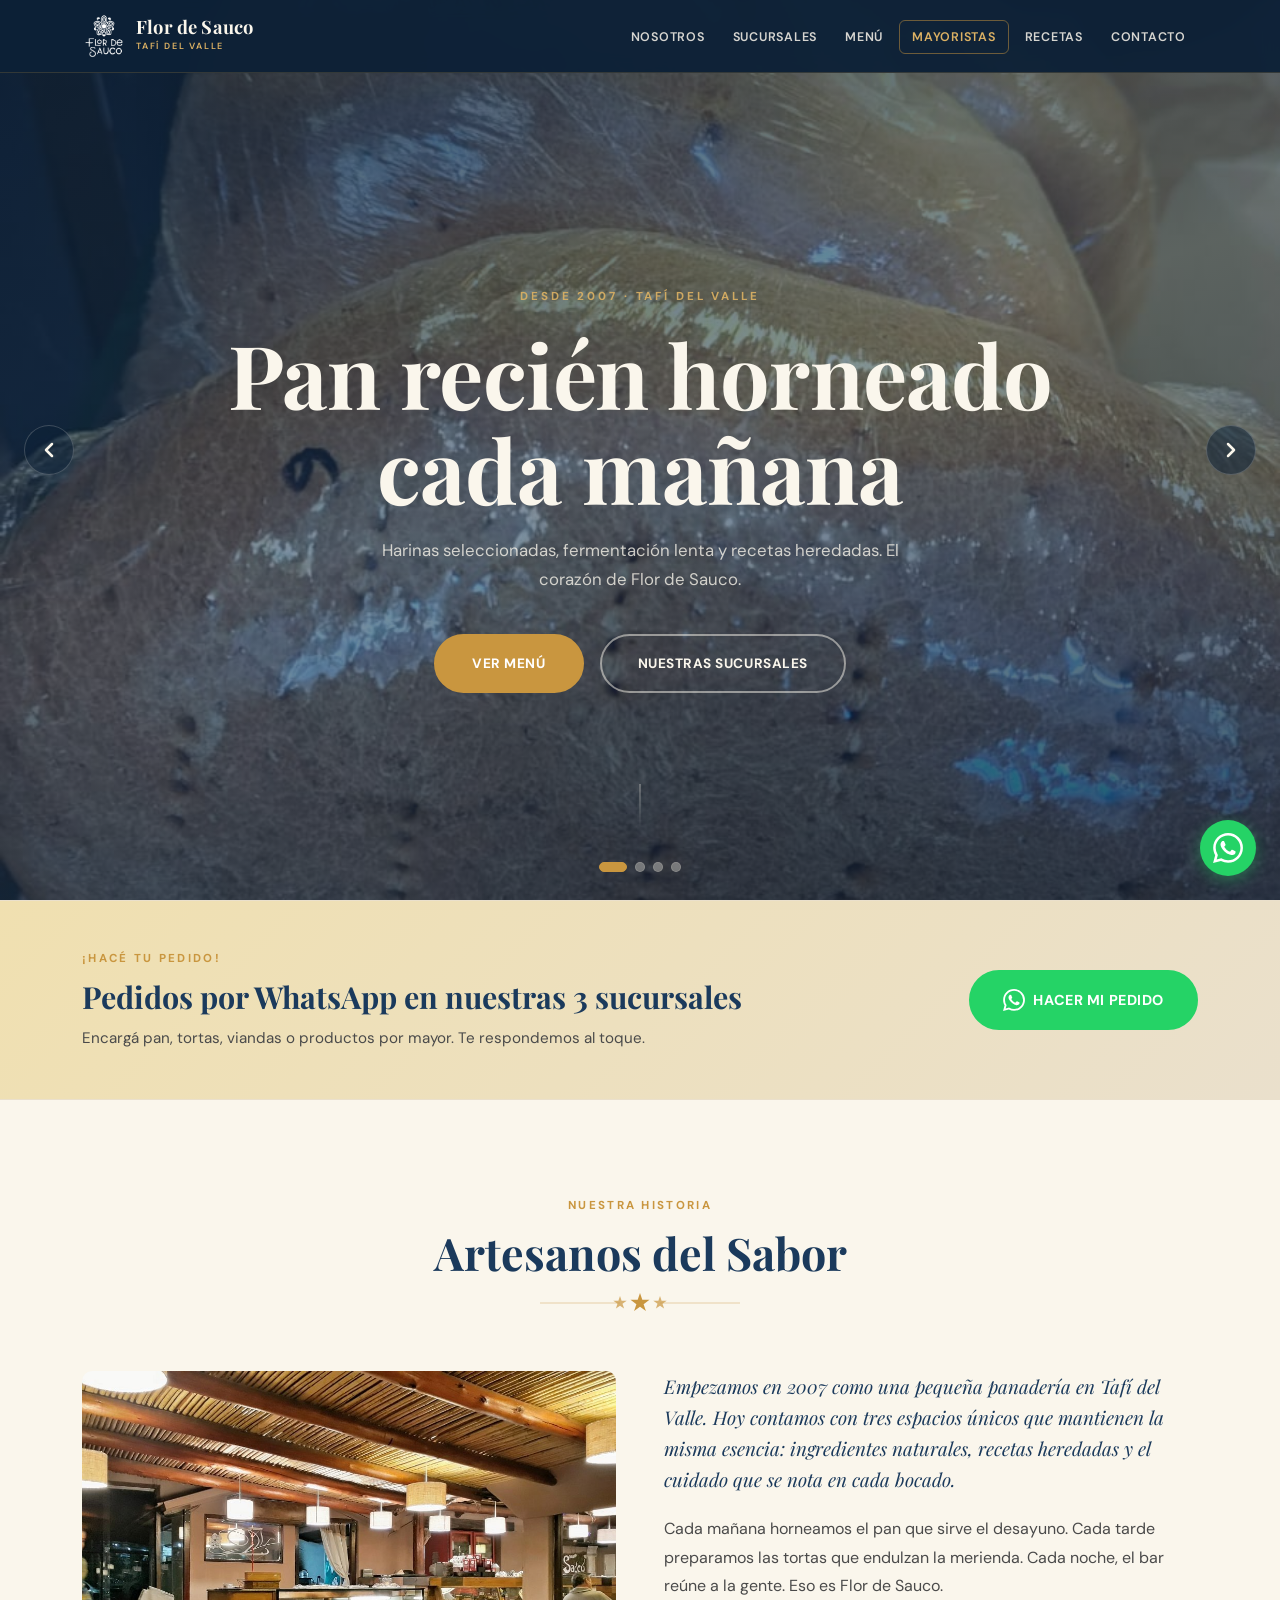
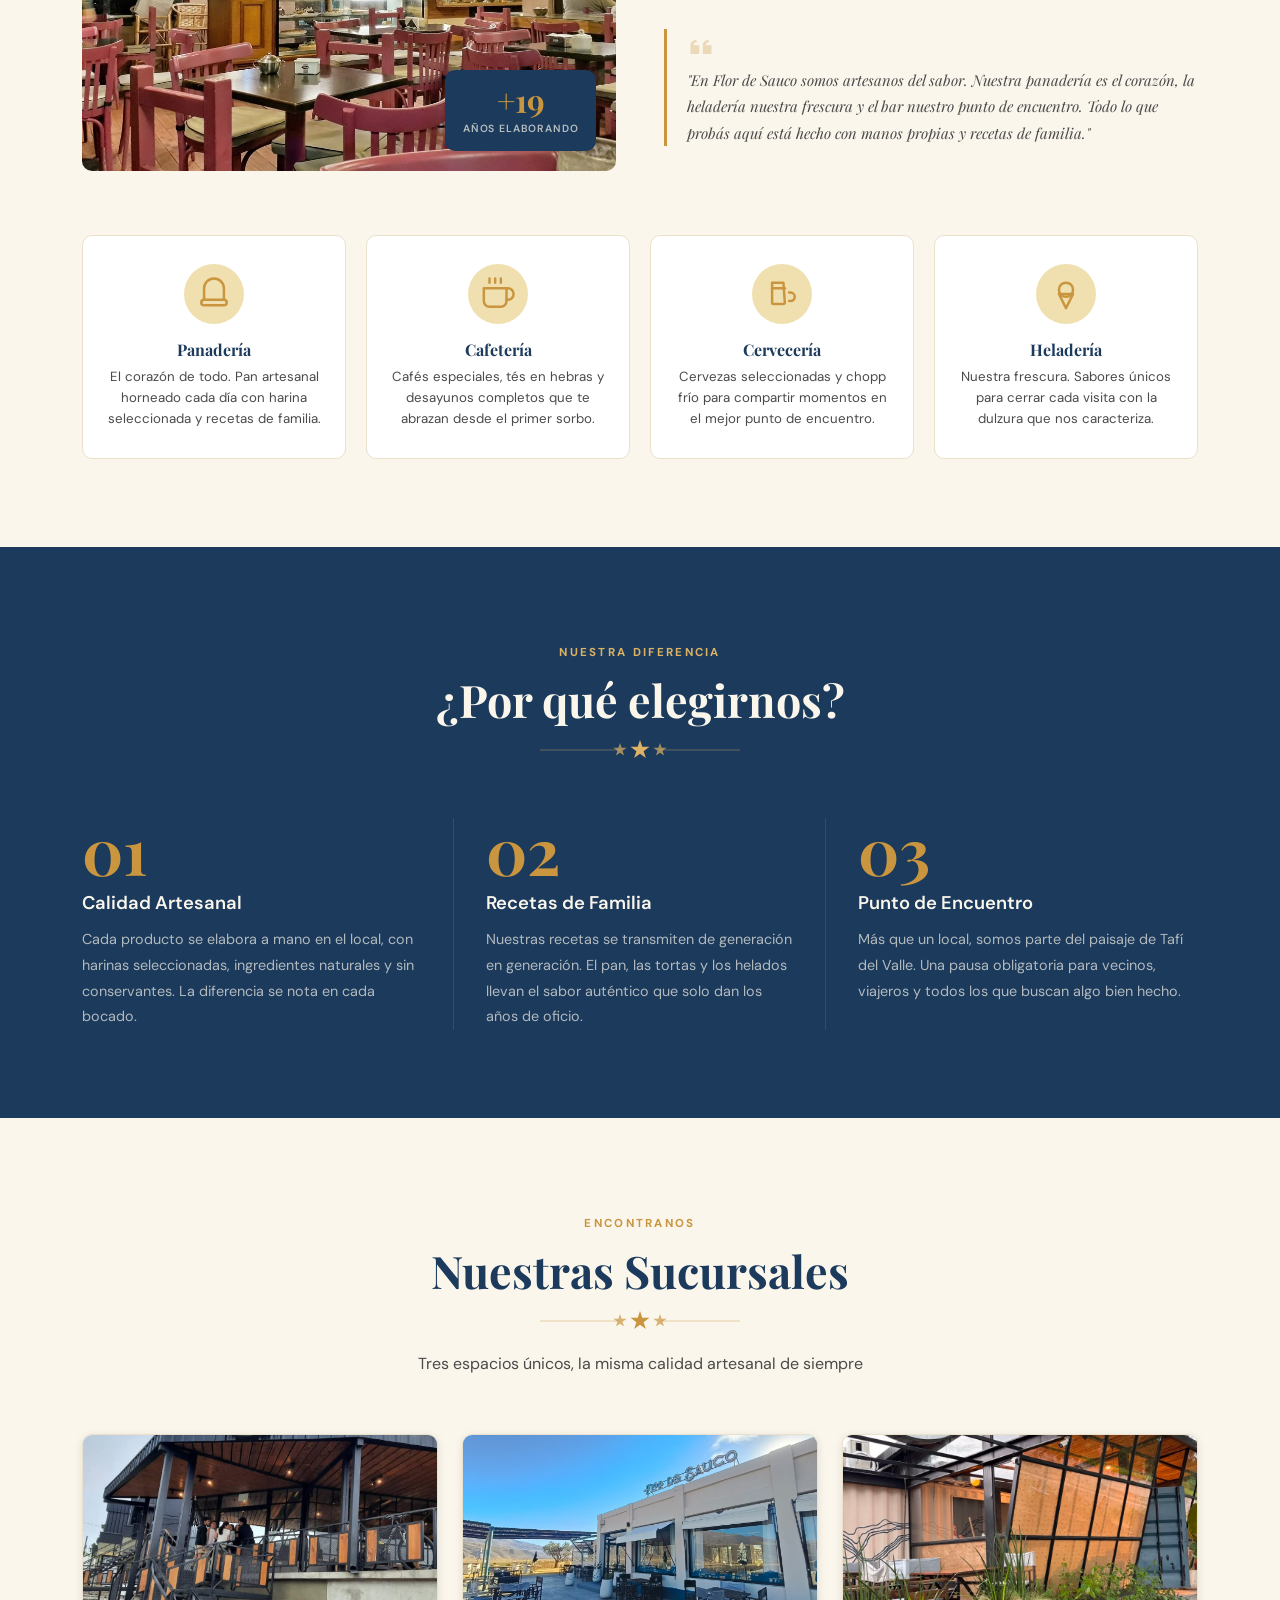
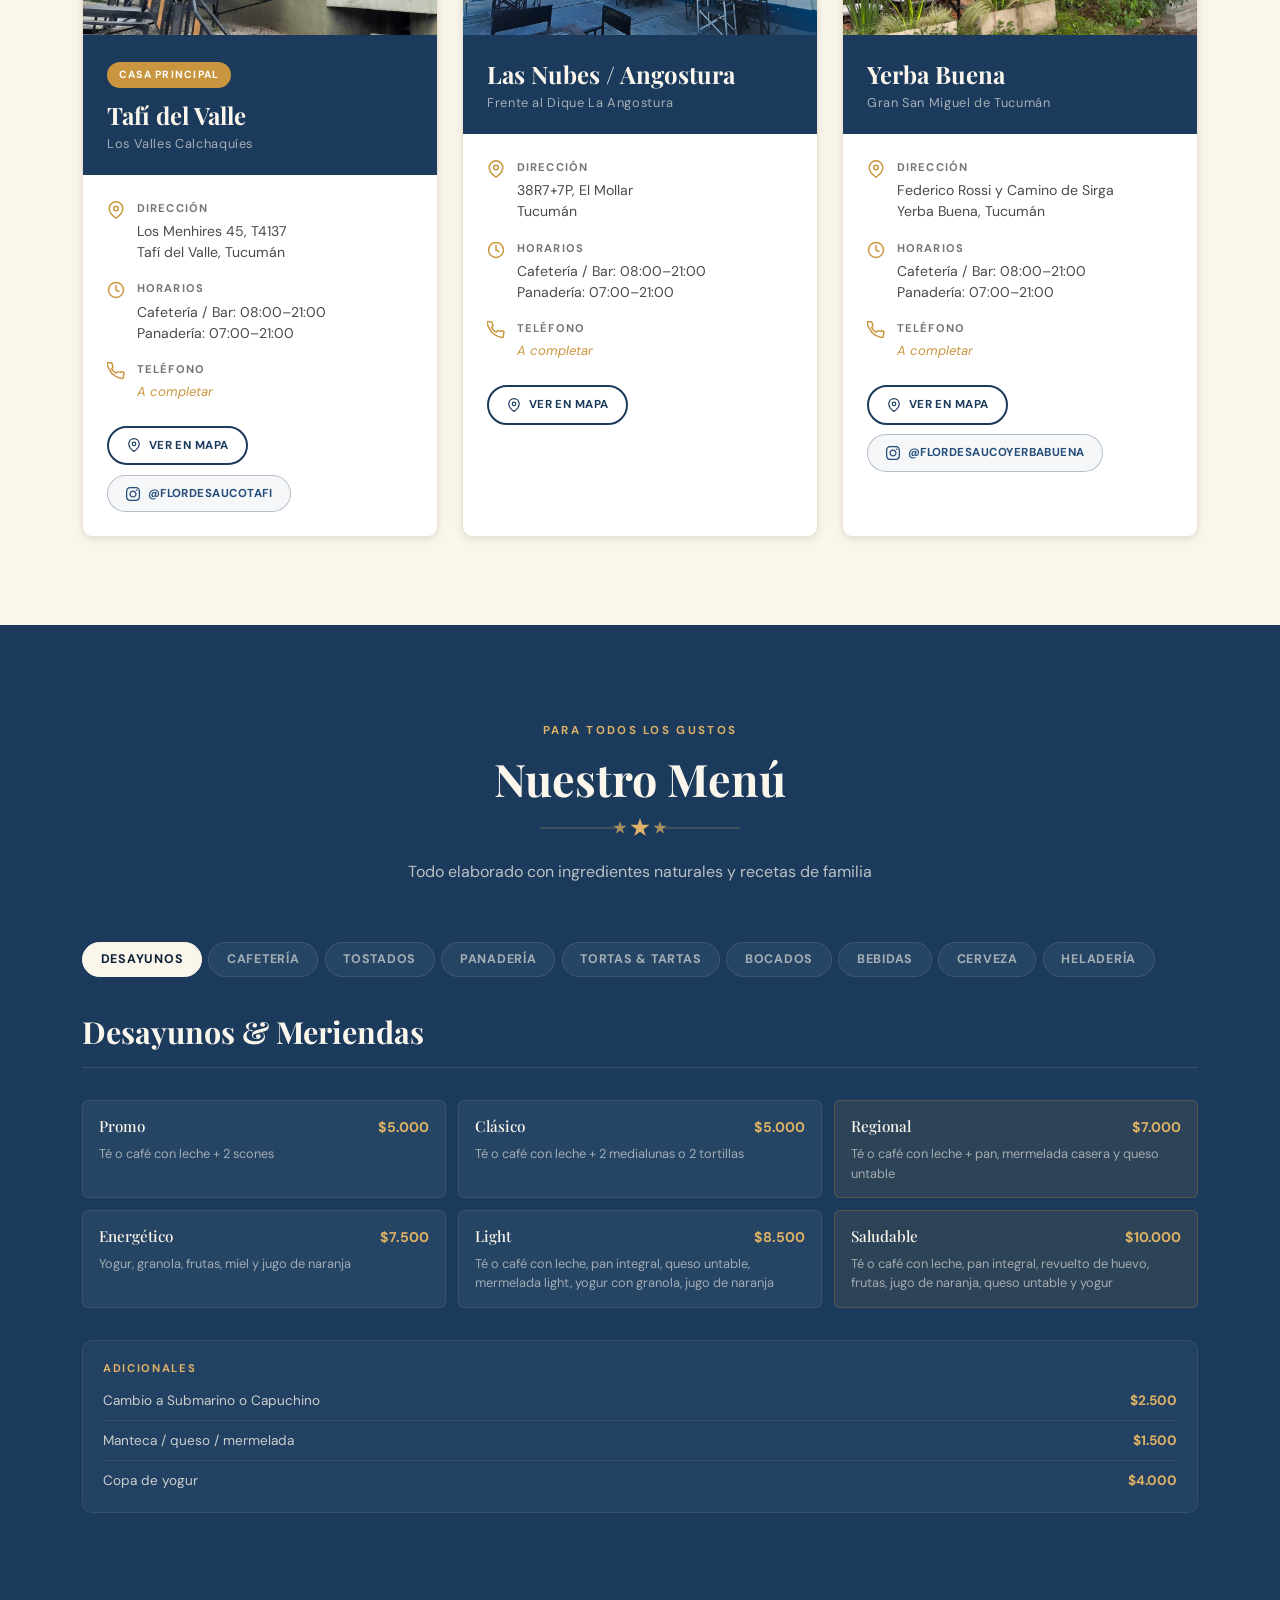
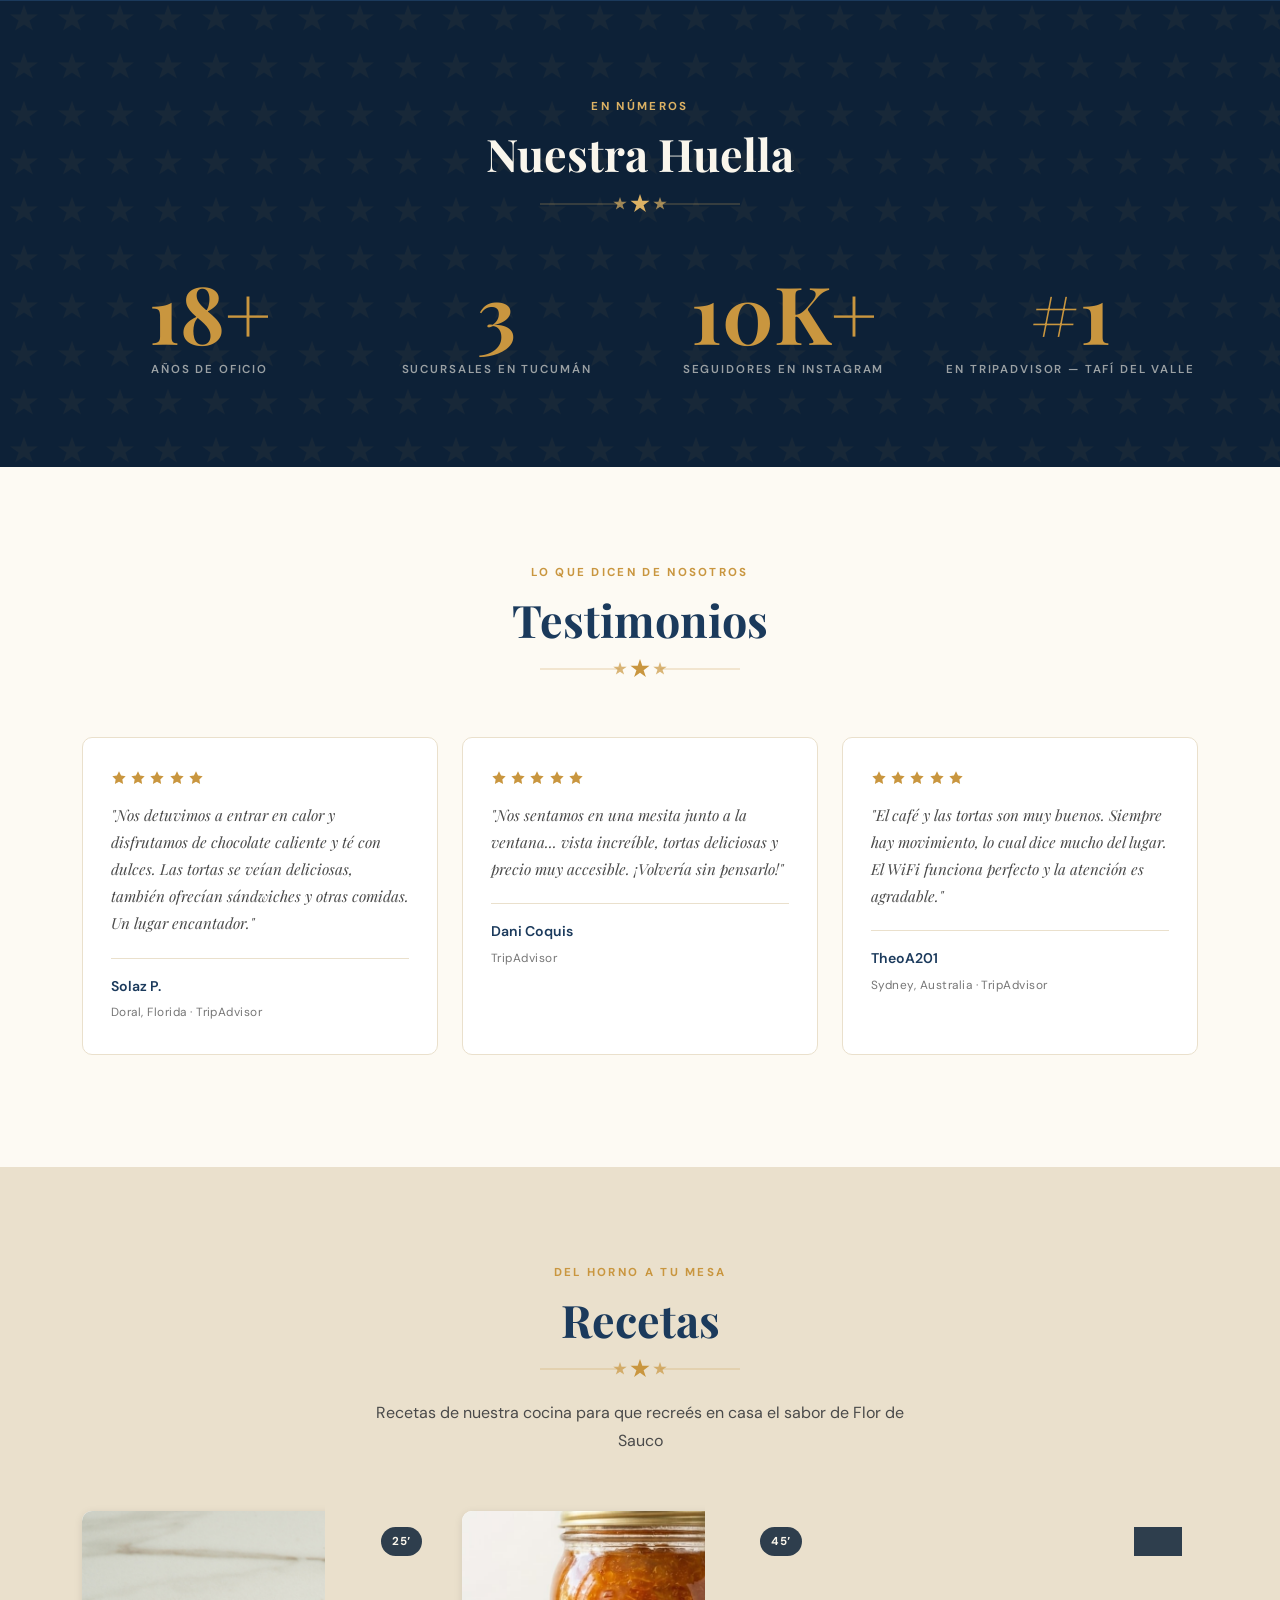
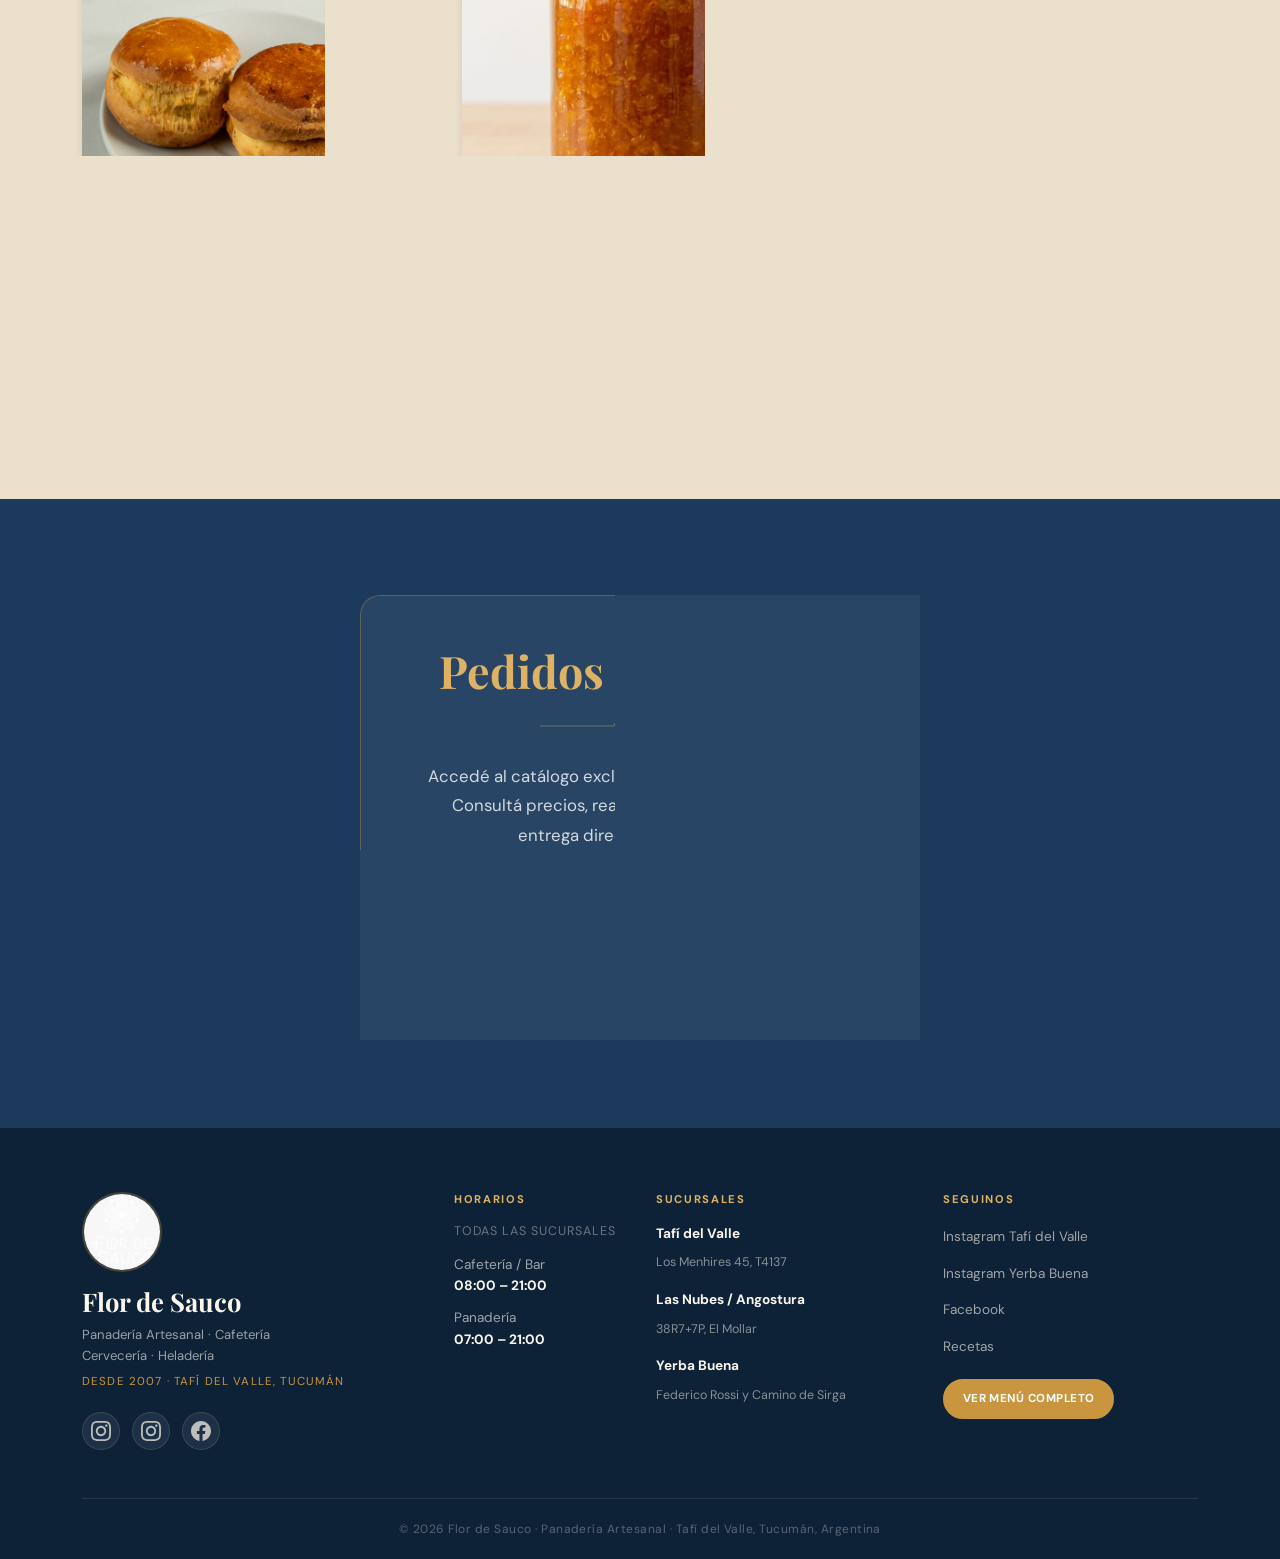
==== commit 12987d89: "SEO: logo width/height para evitar CLS, un solo H1 en el hero Co-Authored-By: Claude Sonnet 4.6 <nor" ====
--- a/index.html
+++ b/index.html
@@ -216,7 +216,7 @@
     <header class="header" id="header">
         <div class="container header__inner">
             <a href="#hero" class="logo">
-                <img src="images/Pagina/logo-definitivo-1.png" alt="Flor de Sauco" class="logo__img">
+                <img src="images/Pagina/logo-definitivo-1.png" alt="Flor de Sauco" class="logo__img" width="44" height="44">
                 <div class="logo__text">
                     <span class="logo__name">Flor de Sauco</span>
                     <span class="logo__tagline">Tafí del Valle</span>
@@ -266,7 +266,7 @@
                     <div class="hero__overlay"></div>
                     <div class="container hero__slide-content">
                         <span class="hero__eyebrow">Cafetería</span>
-                        <h1 class="hero__title">El abrazo<br>de un buen café</h1>
+                        <h2 class="hero__title">El abrazo<br>de un buen café</h2>
                         <p class="hero__subtitle">Cafés de especialidad, tés en hebras y desayunos completos para empezar el día con calma.</p>
                         <div class="hero__ctas">
                             <a href="#menu" class="btn btn--primary btn--lg">Ver Cafetería</a>
@@ -280,7 +280,7 @@
                     <div class="hero__overlay"></div>
                     <div class="container hero__slide-content">
                         <span class="hero__eyebrow">Cervecería</span>
-                        <h1 class="hero__title">Punto de encuentro<br>en los Valles</h1>
+                        <h2 class="hero__title">Punto de encuentro<br>en los Valles</h2>
                         <p class="hero__subtitle">Cerveza tirada, latas, botellones para compartir. La parada obligada en Tafí del Valle.</p>
                         <div class="hero__ctas">
                             <a href="#menu" class="btn btn--primary btn--lg">Ver Cerveza</a>
@@ -294,7 +294,7 @@
                     <div class="hero__overlay"></div>
                     <div class="container hero__slide-content">
                         <span class="hero__eyebrow">Heladería</span>
-                        <h1 class="hero__title">Frescura<br>de los Valles</h1>
+                        <h2 class="hero__title">Frescura<br>de los Valles</h2>
                         <p class="hero__subtitle">Sabores únicos elaborados artesanalmente. La frutilla del postre en cada visita.</p>
                         <div class="hero__ctas">
                             <a href="#menu" class="btn btn--primary btn--lg">Ver Heladería</a>
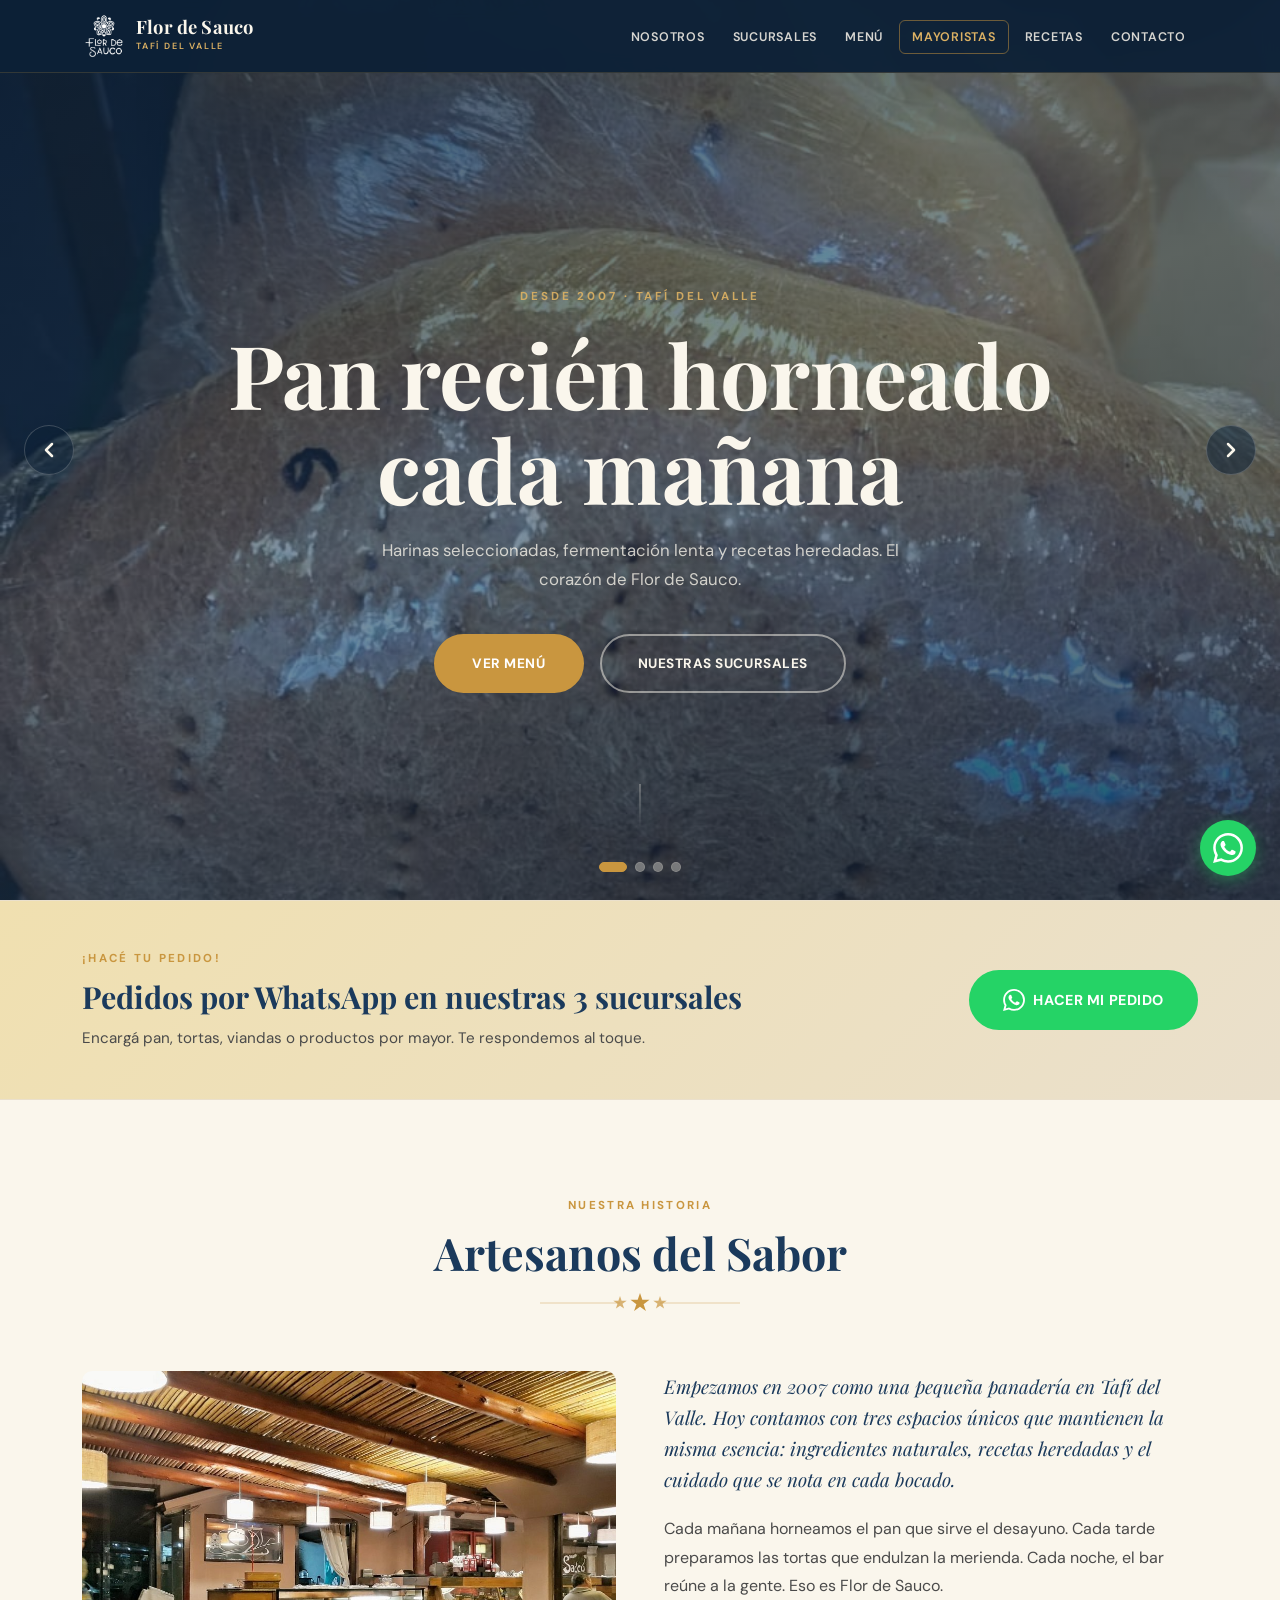
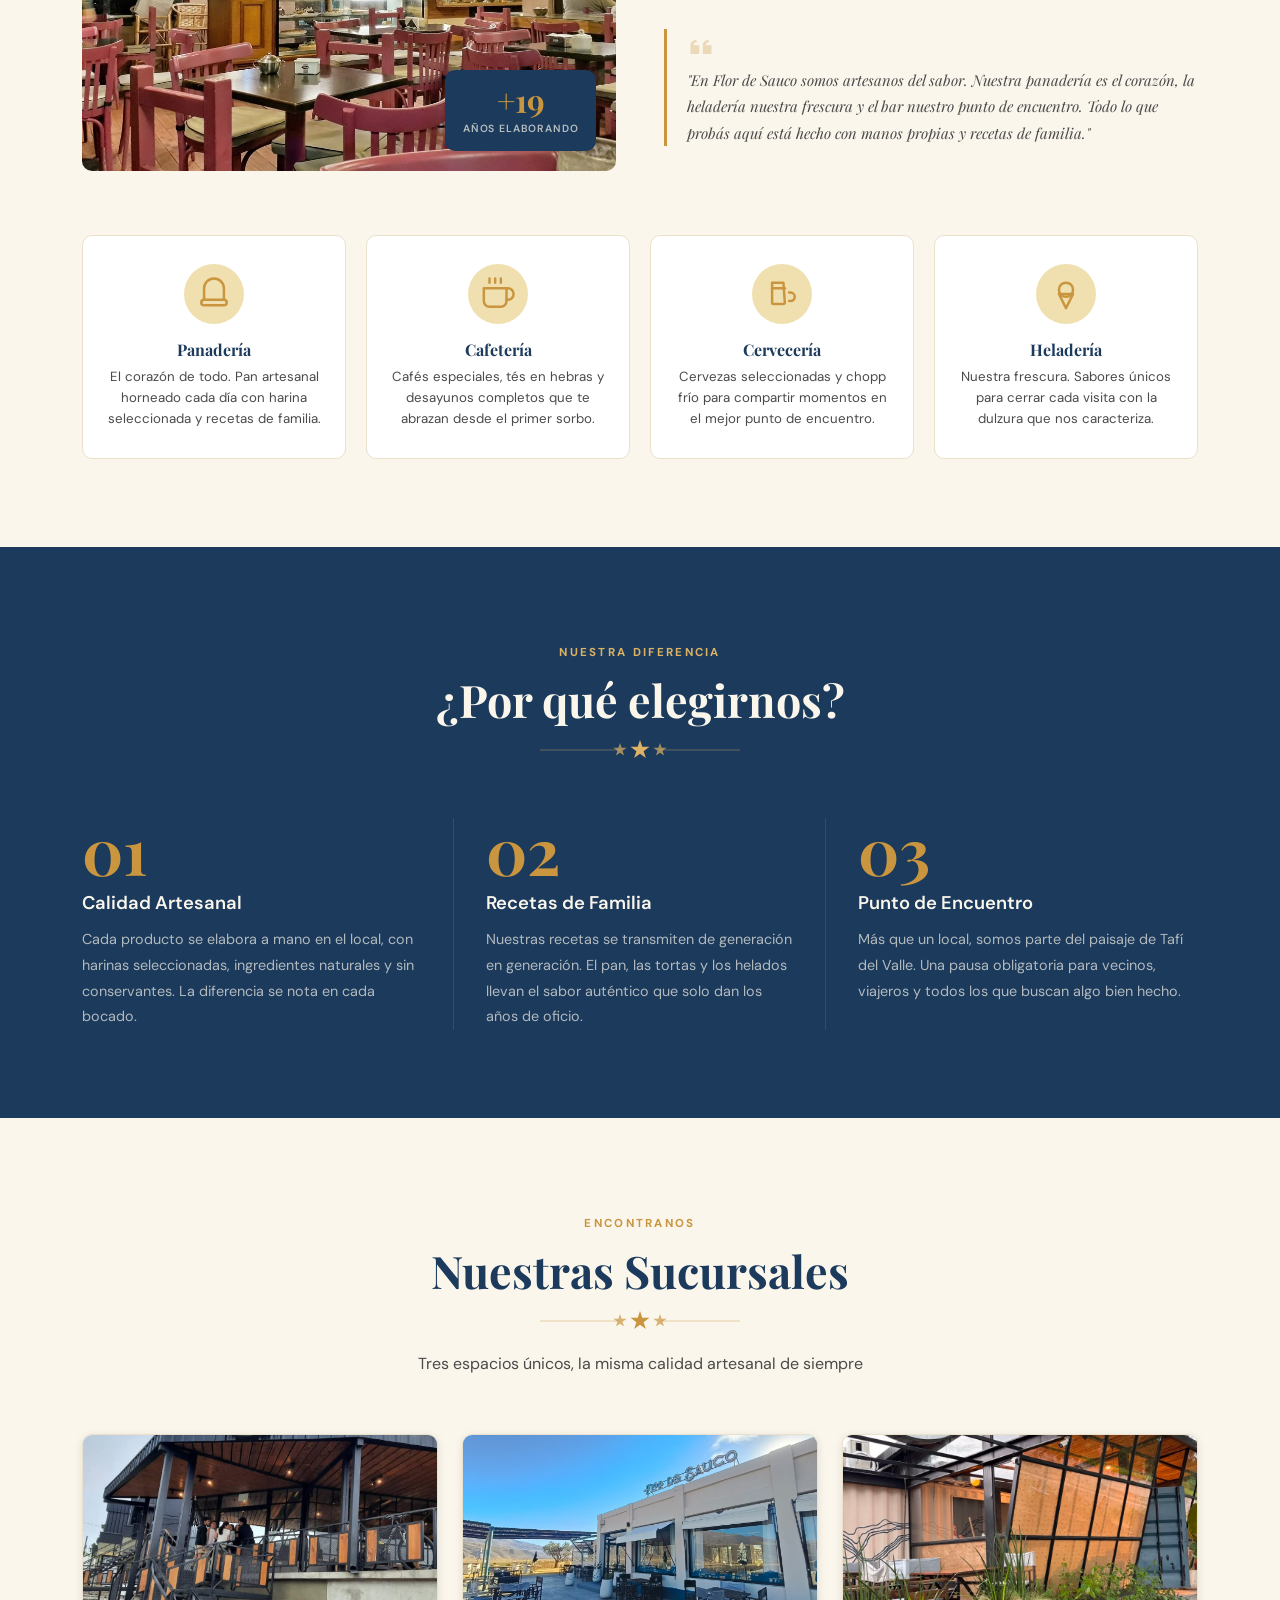
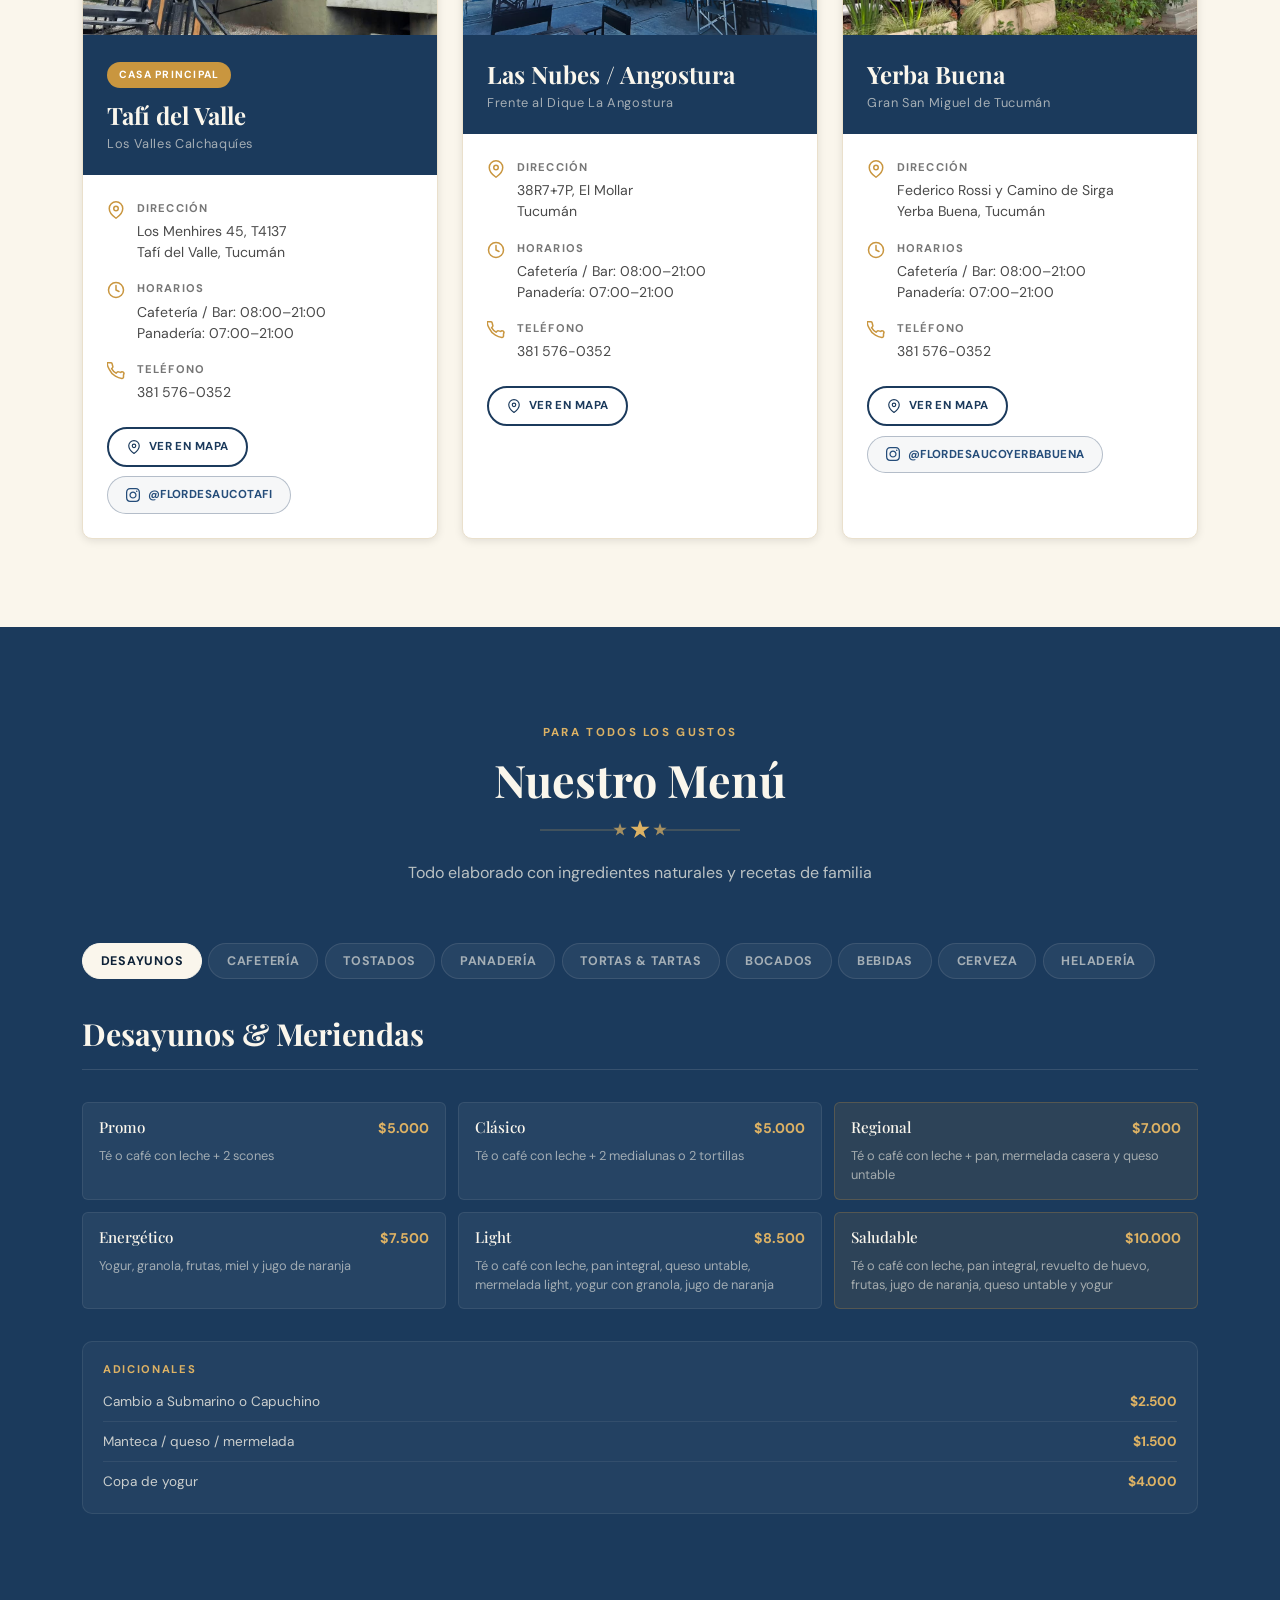
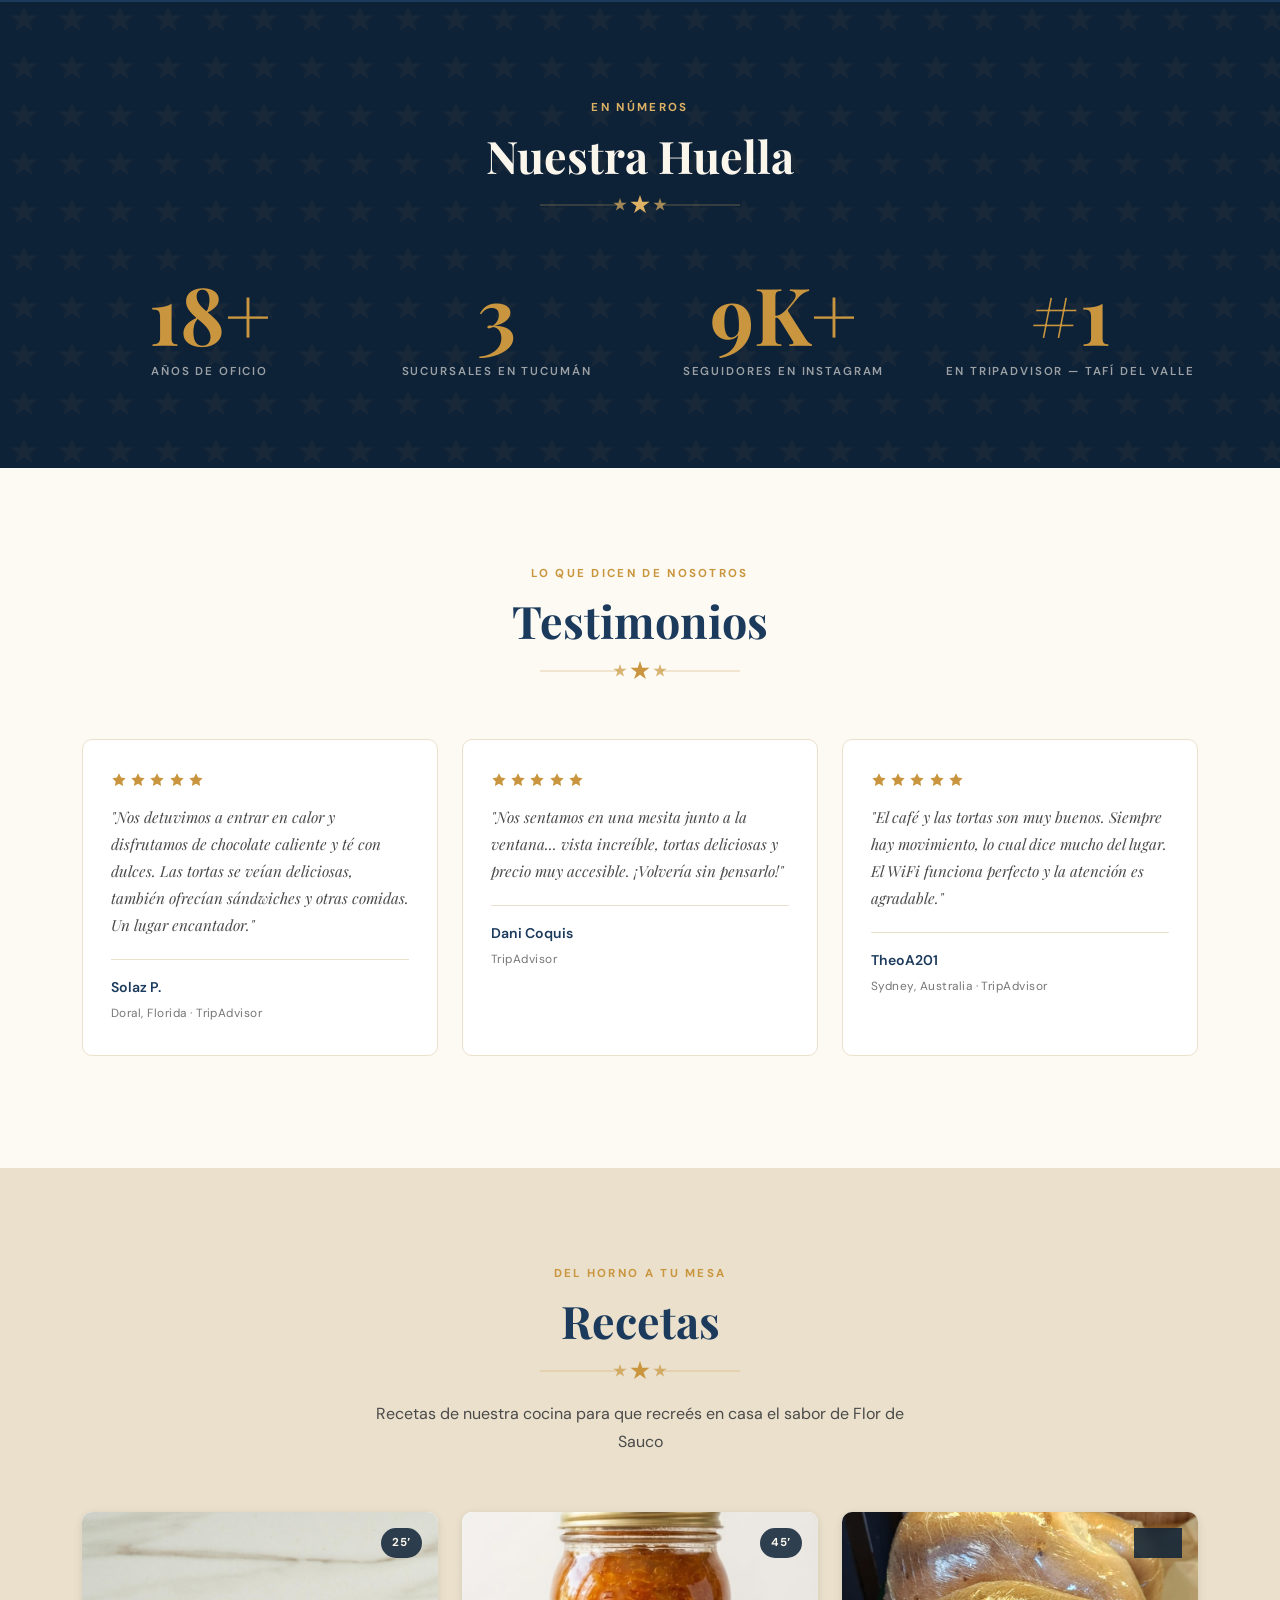
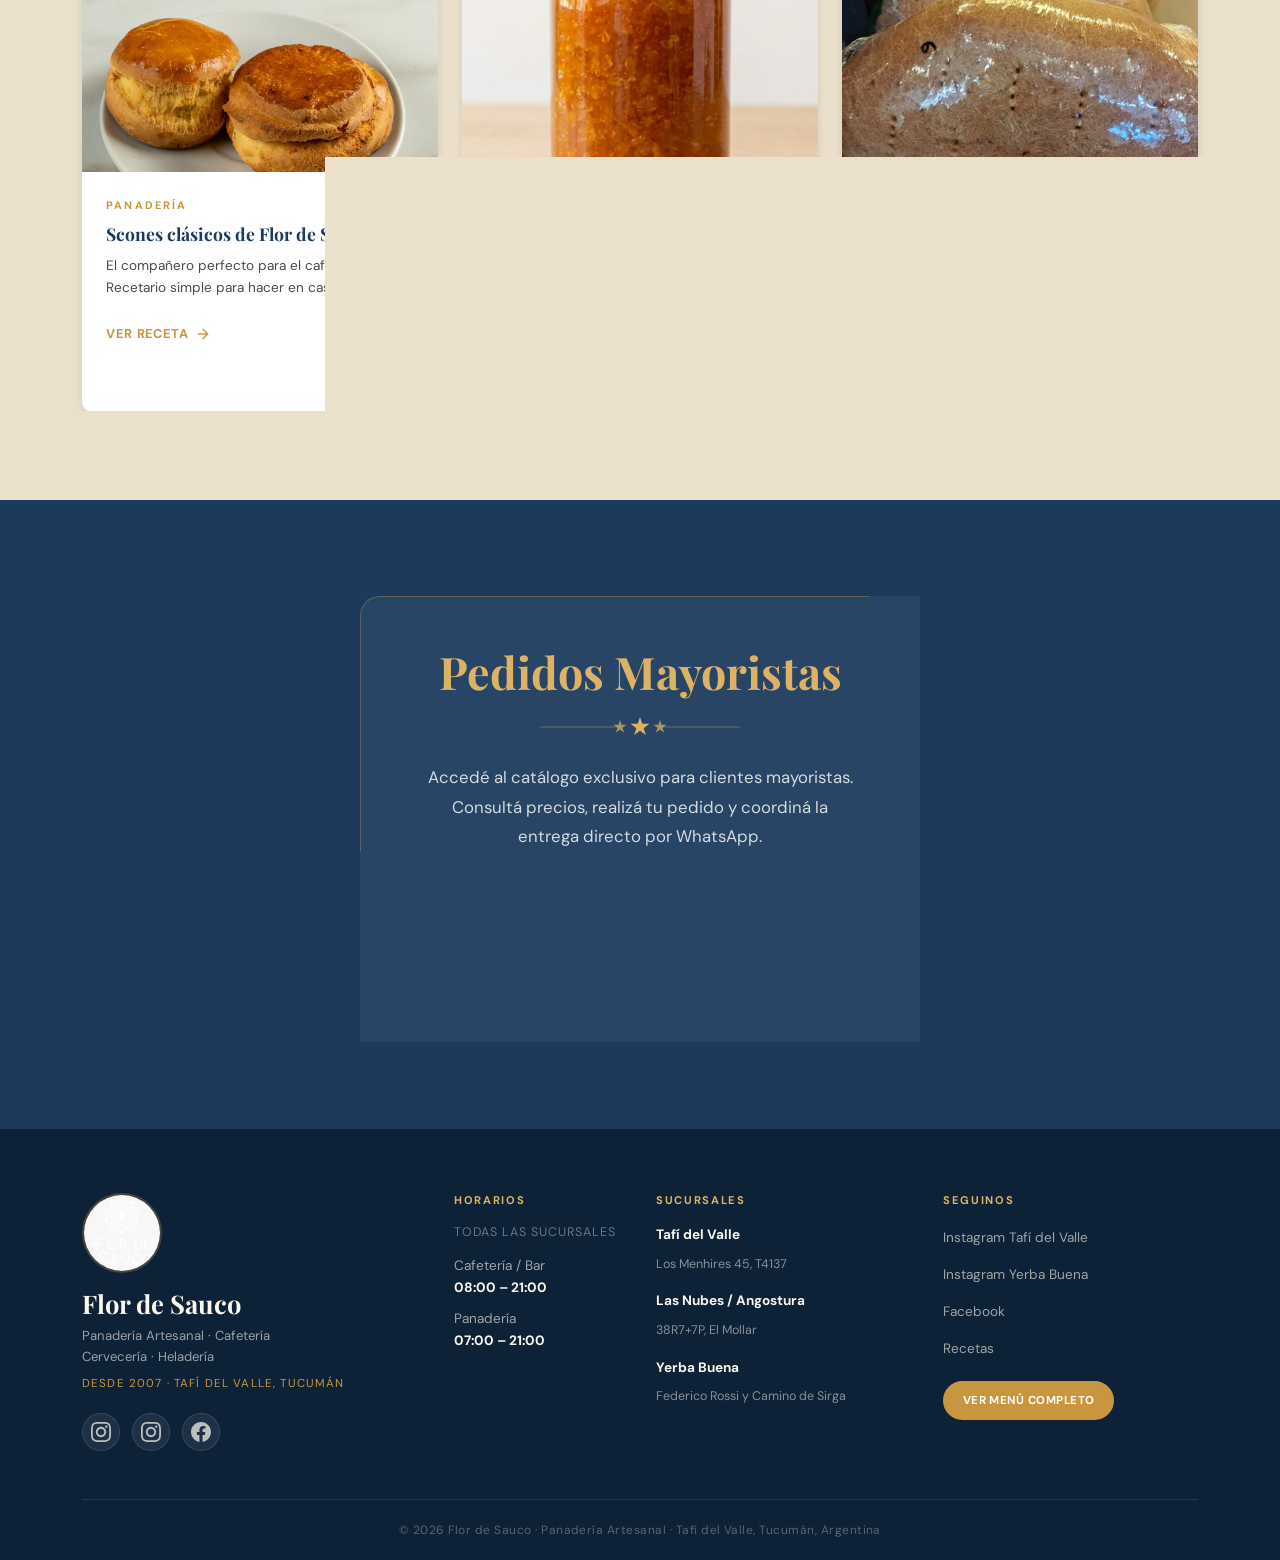
==== commit b2c459e9: "Fix: comprimir scones.jpg (3.3MB→176KB) y agregar teléfono en las 3 sucursales Co-Authored-By: Claud" ====
--- a/index.html
+++ b/index.html
@@ -481,7 +481,7 @@
                                     <svg class="branch-info__icon" width="18" height="18" aria-hidden="true"><use href="#i-phone"/></svg>
                                     <div>
                                         <strong>Teléfono</strong>
-                                        <p class="todo-phone">A completar</p>
+                                        <p><a href="tel:+5493815760352">381 576-0352</a></p>
                                     </div>
                                 </div>
                             </div>
@@ -526,7 +526,7 @@
                                     <svg class="branch-info__icon" width="18" height="18" aria-hidden="true"><use href="#i-phone"/></svg>
                                     <div>
                                         <strong>Teléfono</strong>
-                                        <p class="todo-phone">A completar</p>
+                                        <p><a href="tel:+5493815760352">381 576-0352</a></p>
                                     </div>
                                 </div>
                             </div>
@@ -567,7 +567,7 @@
                                     <svg class="branch-info__icon" width="18" height="18" aria-hidden="true"><use href="#i-phone"/></svg>
                                     <div>
                                         <strong>Teléfono</strong>
-                                        <p class="todo-phone">A completar</p>
+                                        <p><a href="tel:+5493815760352">381 576-0352</a></p>
                                     </div>
                                 </div>
                             </div>
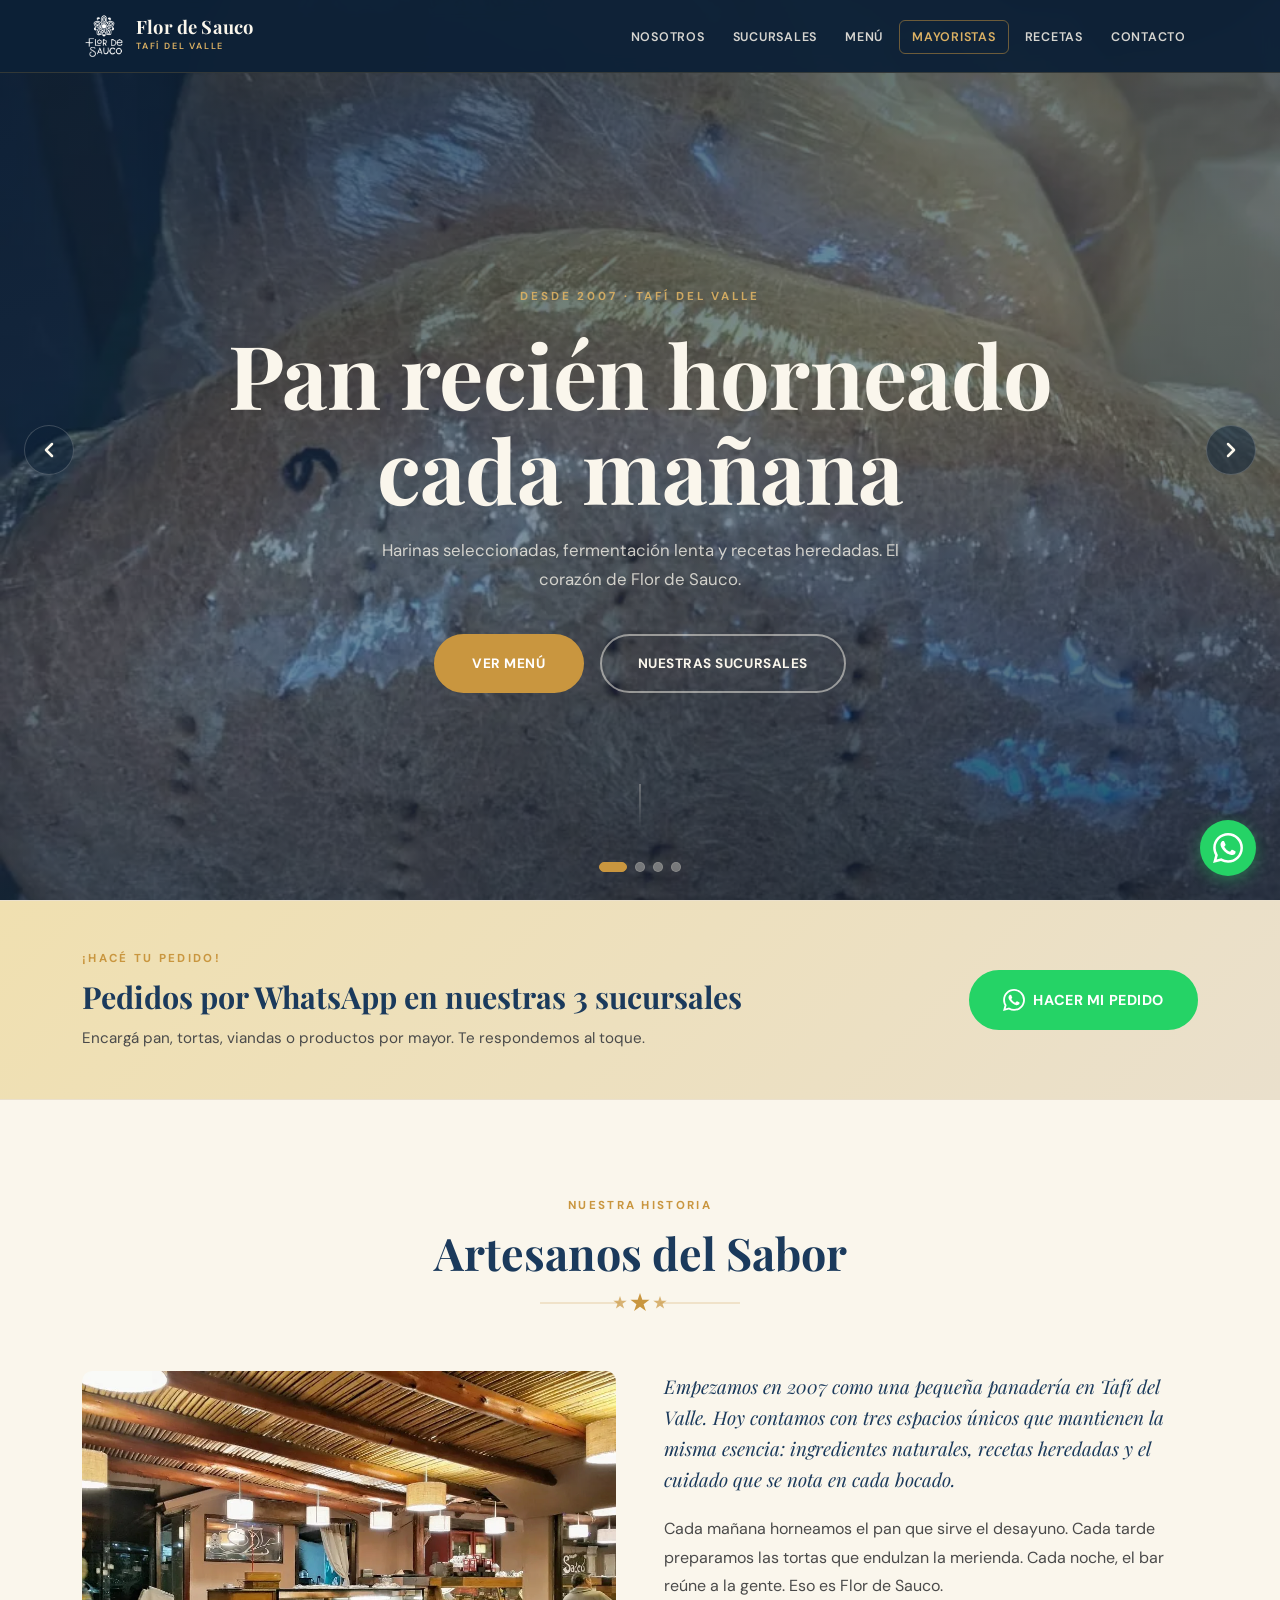
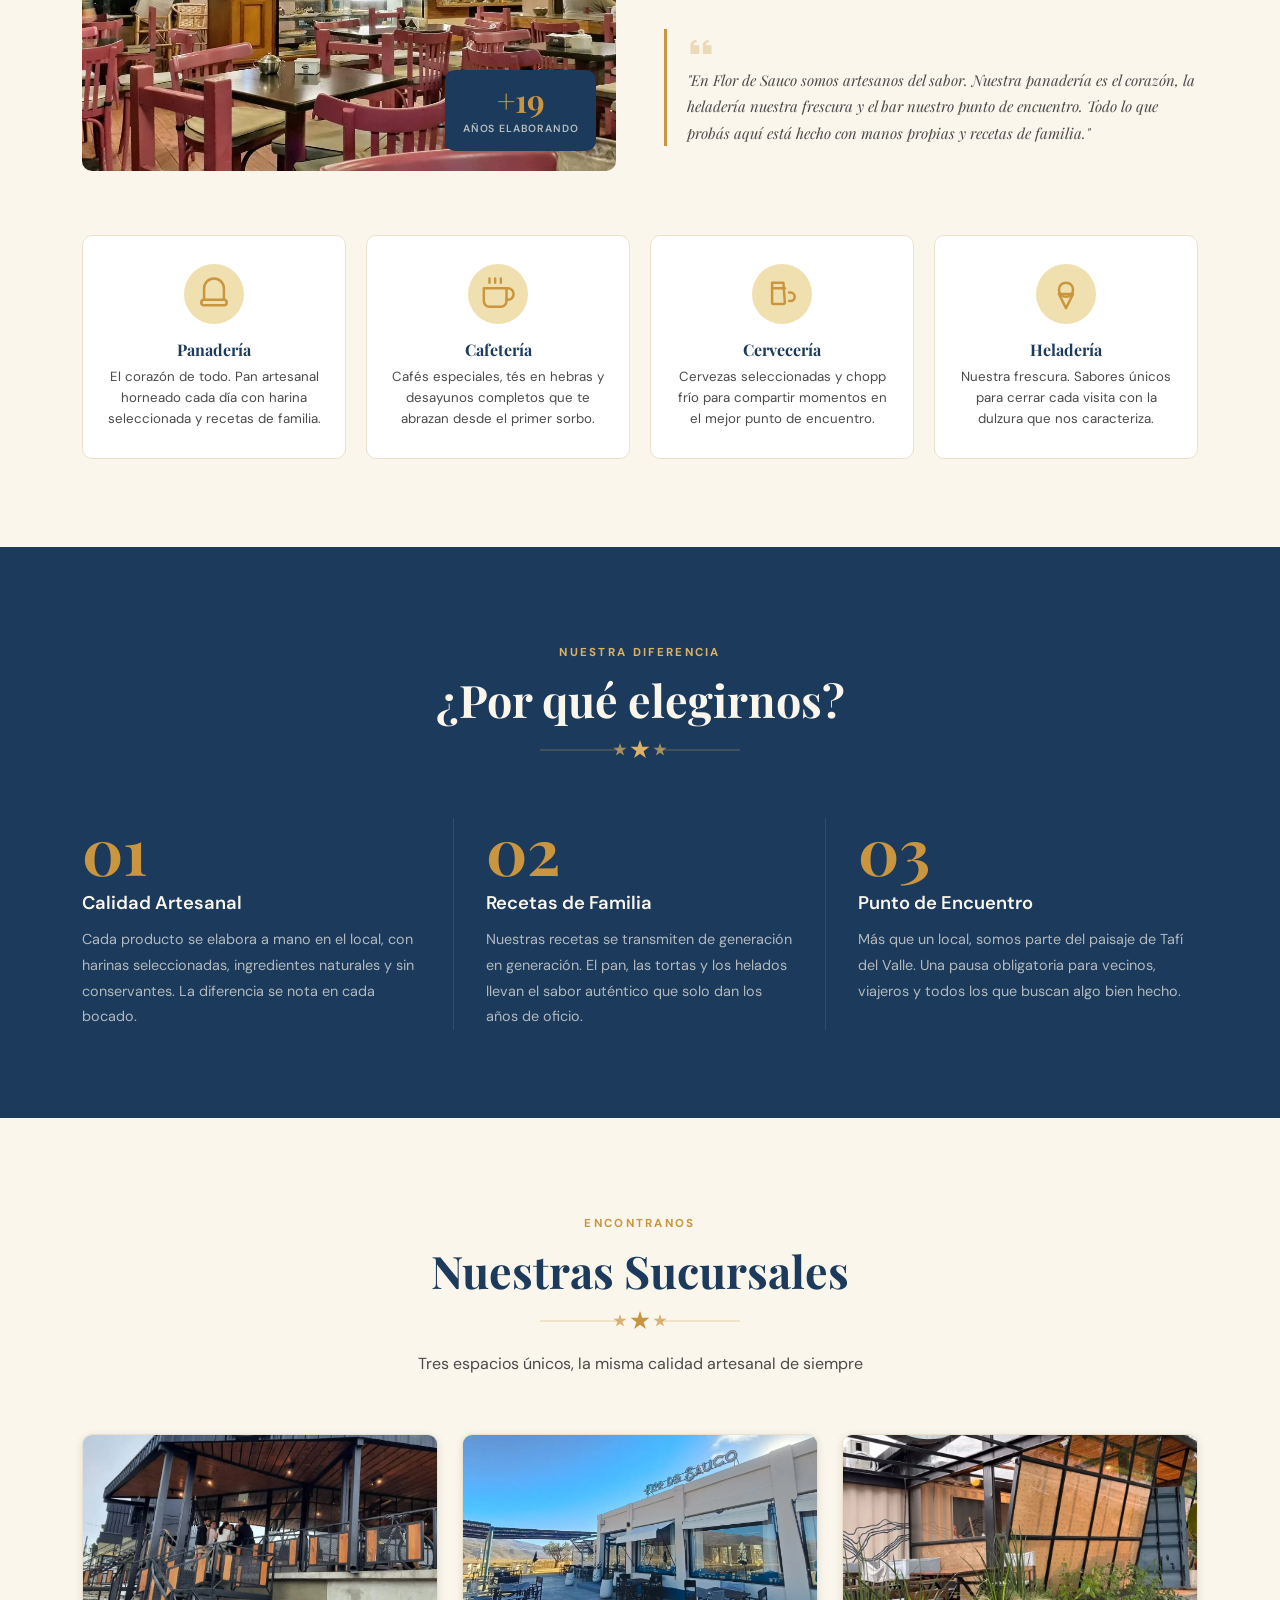
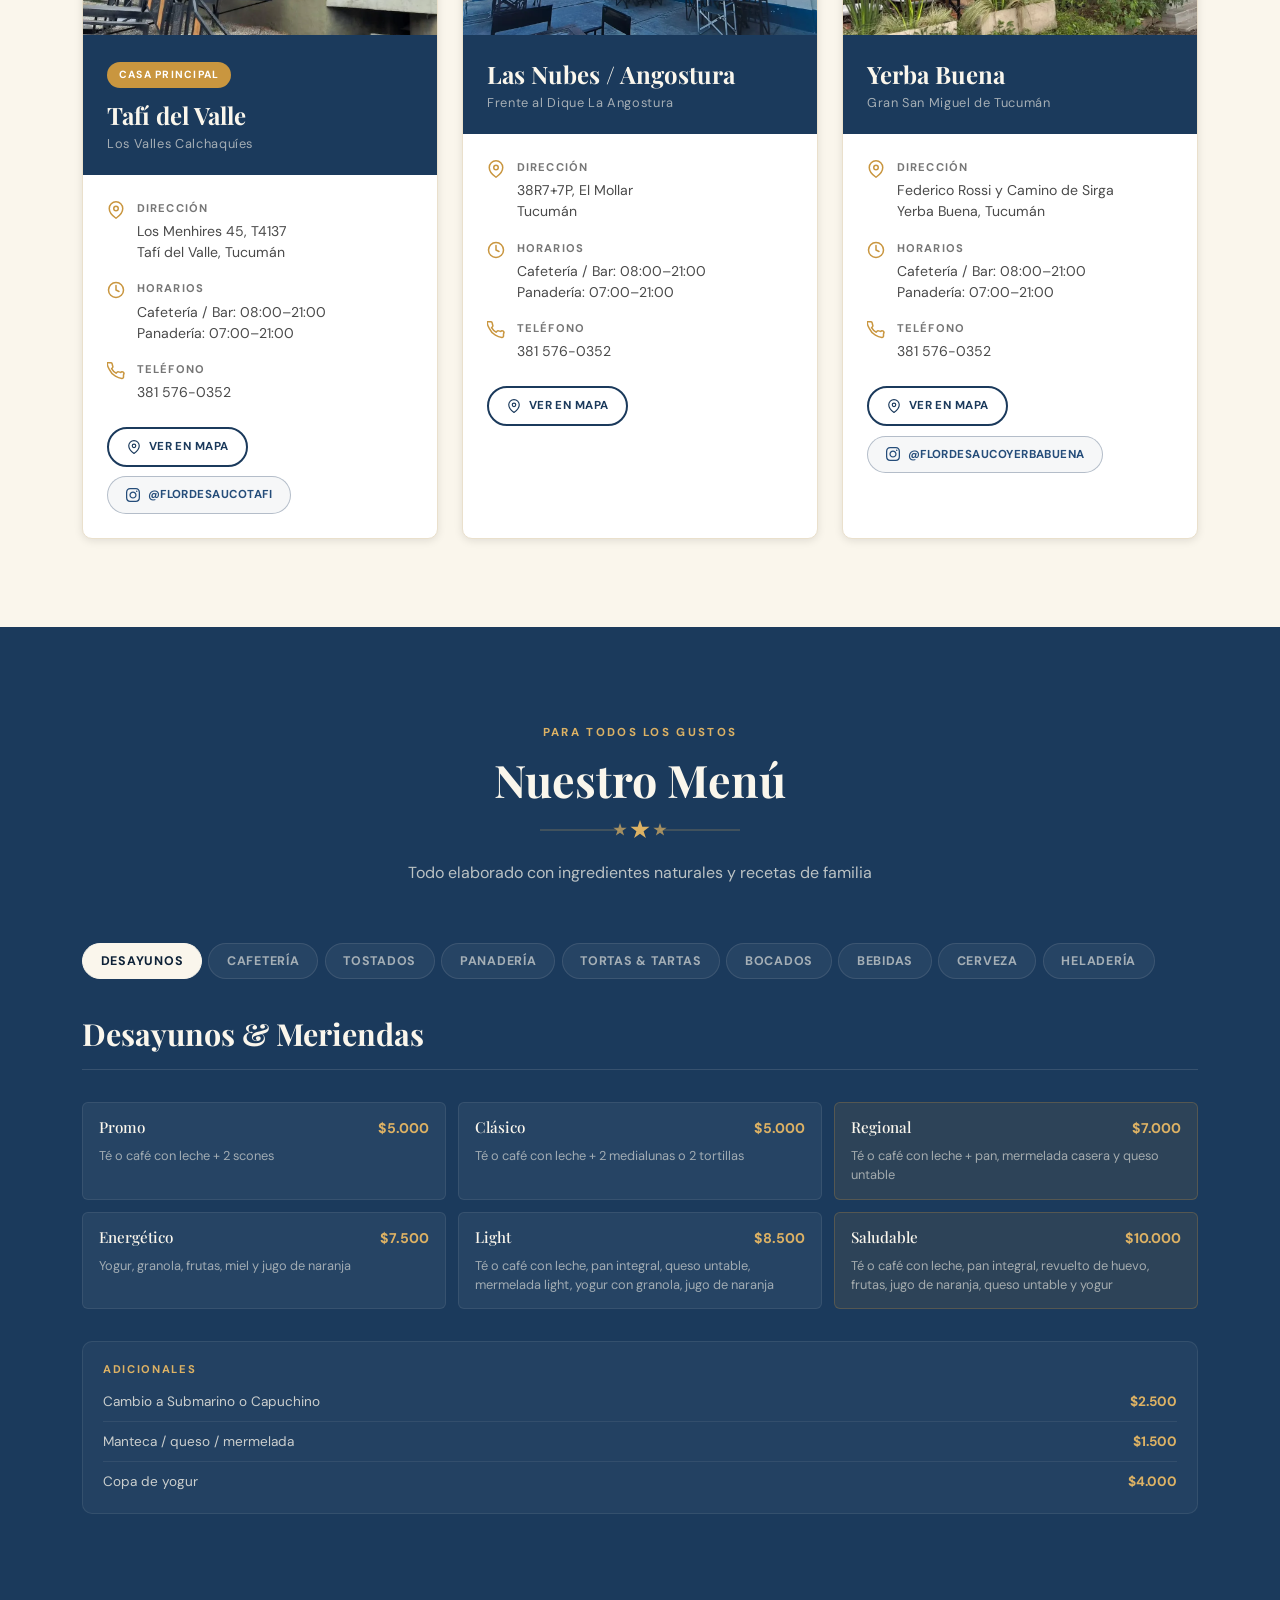
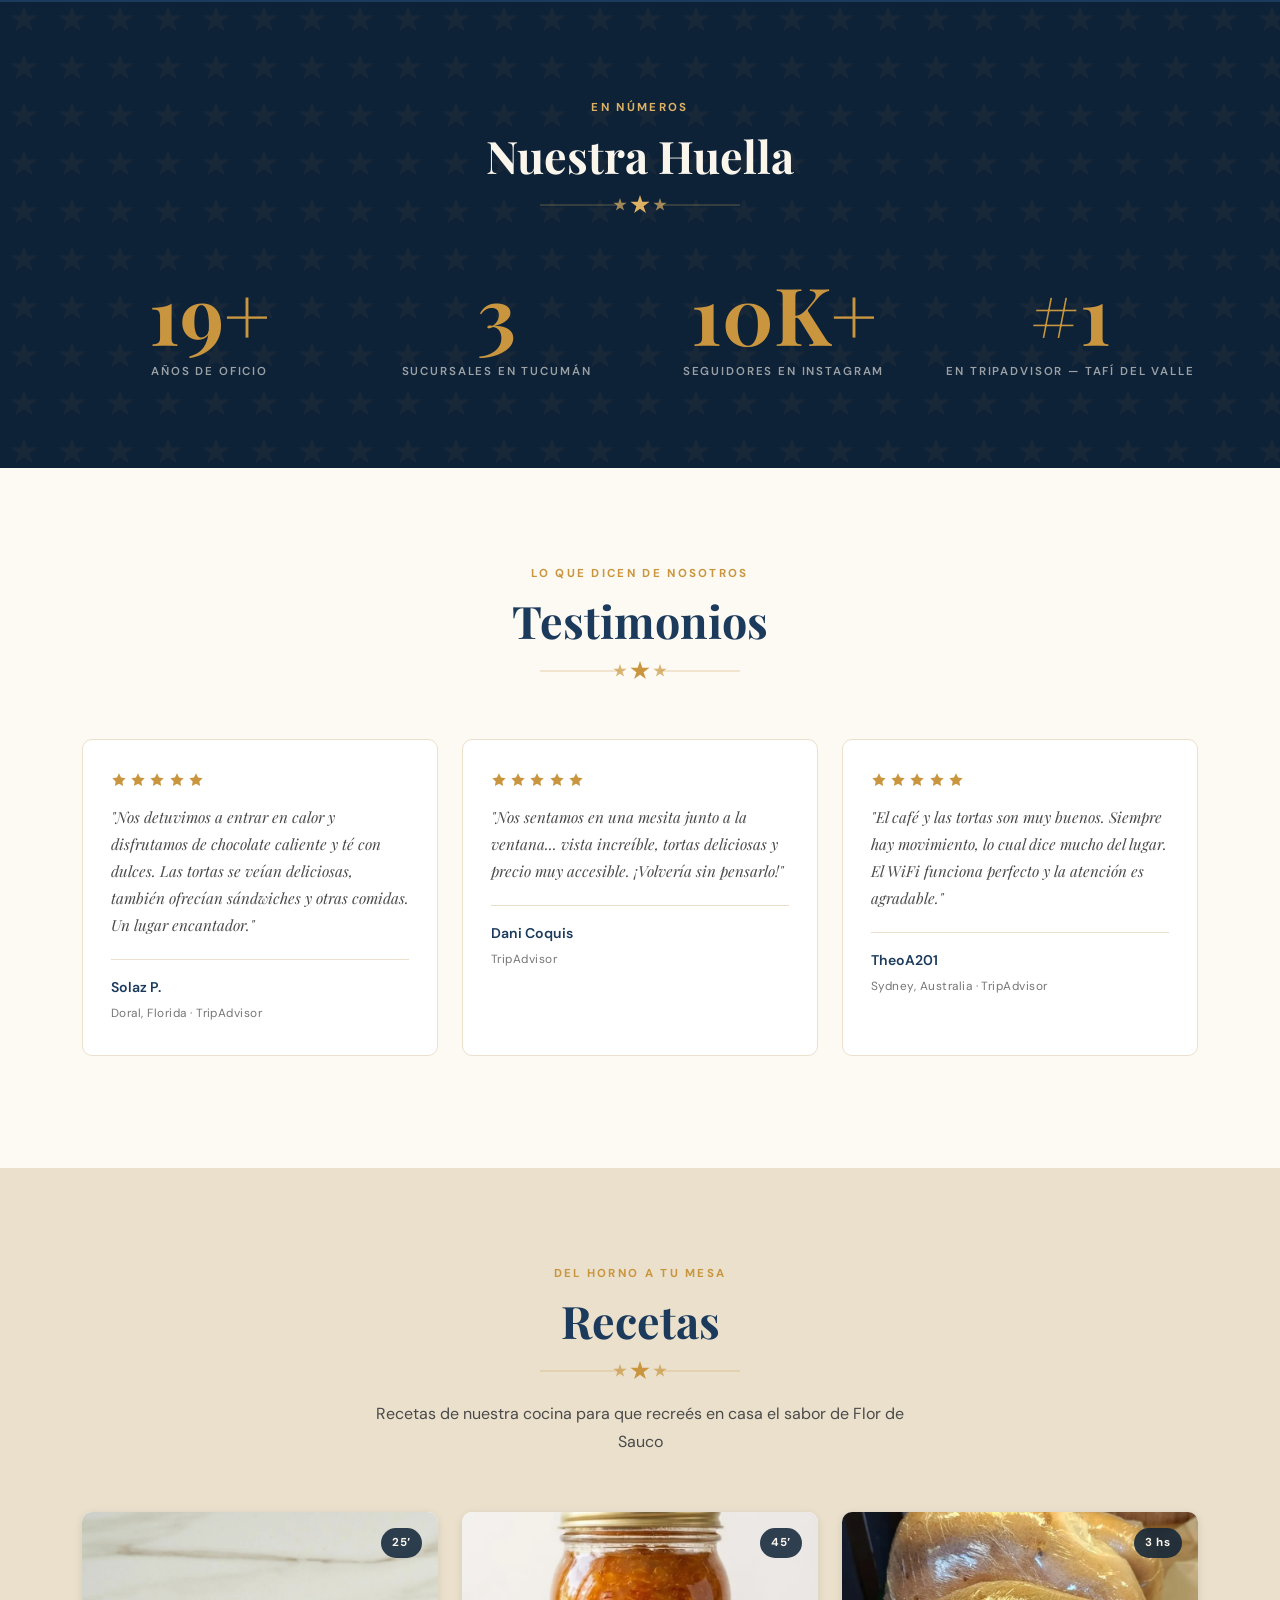
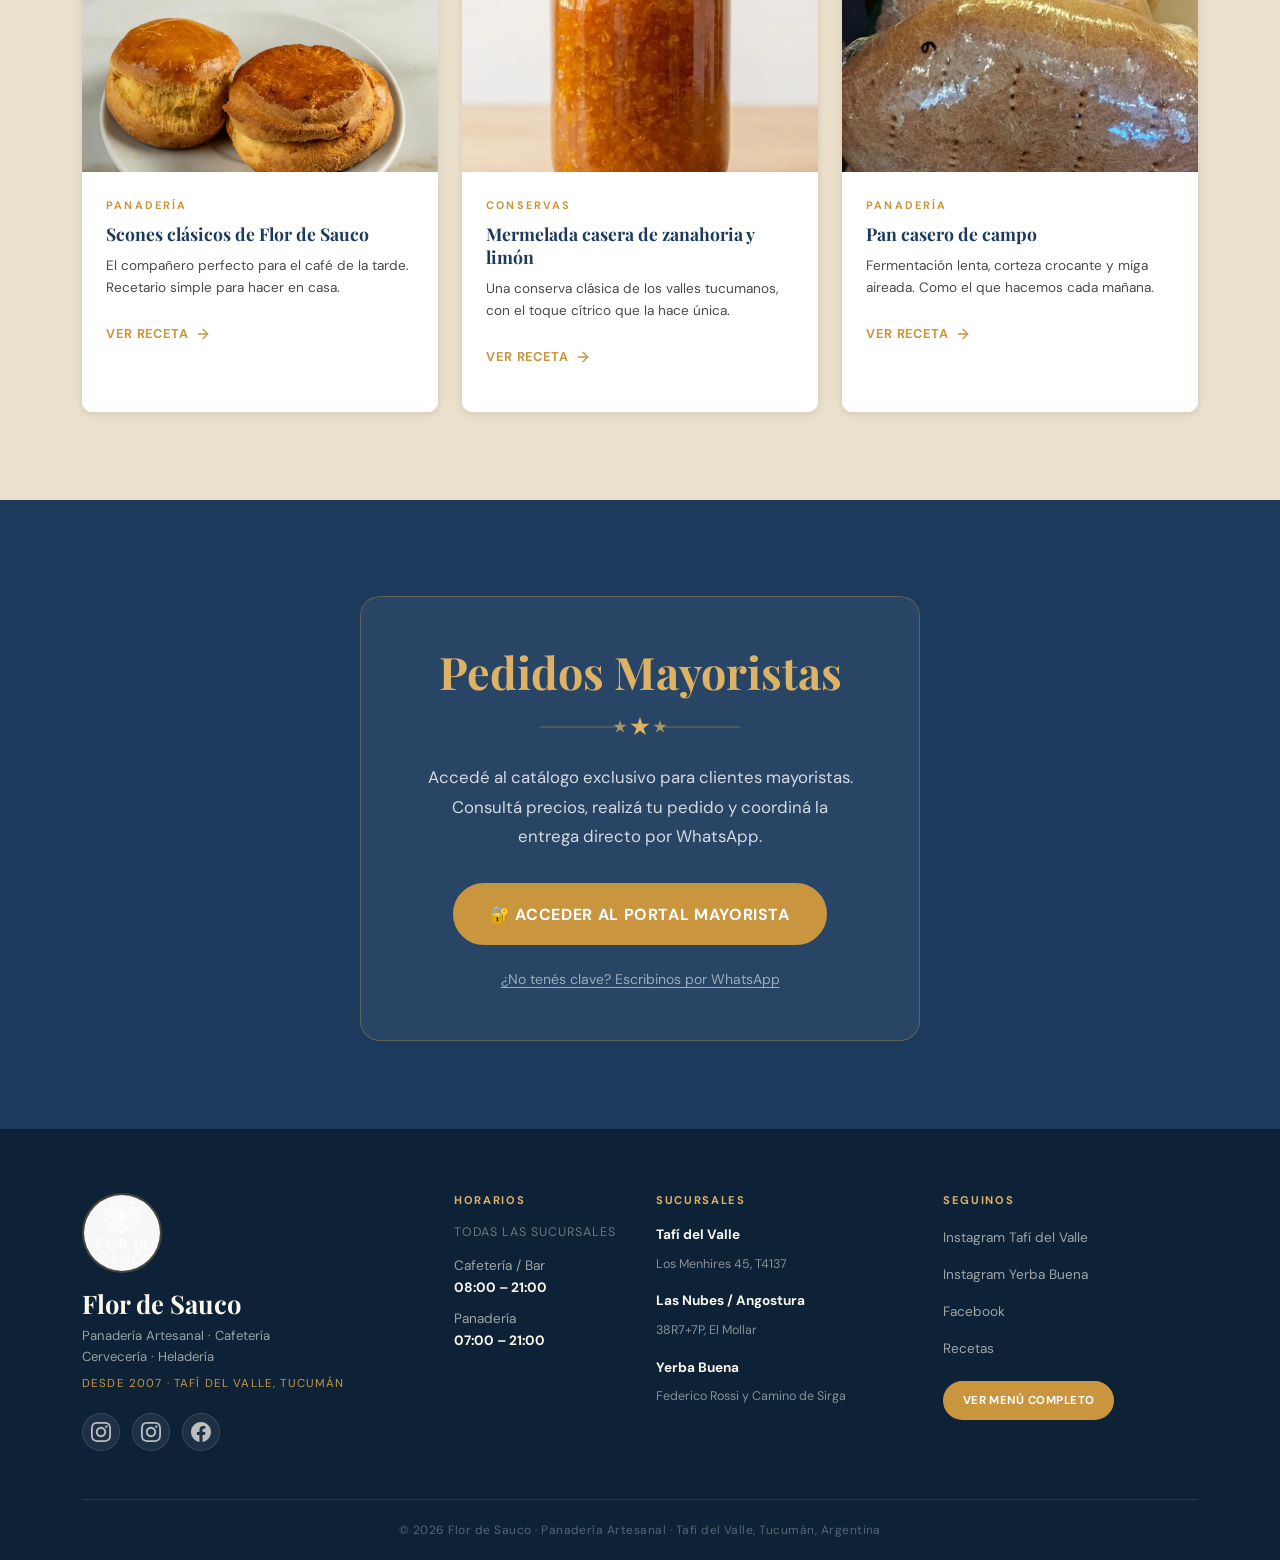
==== commit 7014bee9: "Perf: convertir imagenes a WebP, preload hero, aggregateRating en Schema Co-Authored-By: Claude Sonn" ====
--- a/index.html
+++ b/index.html
@@ -35,10 +35,17 @@
           "@type": "Bakery",
           "@id": "https://flordesaucosrl.com/#tafi",
           "name": "Flor de Sauco — Tafí del Valle",
+          "aggregateRating": {
+            "@type": "AggregateRating",
+            "ratingValue": "3.8",
+            "reviewCount": "107",
+            "bestRating": "5",
+            "worstRating": "1"
+          },
           "description": "Panadería artesanal, cafetería, cervecería y heladería en Tafí del Valle, Tucumán. Pan recién horneado cada mañana desde 2007.",
           "url": "https://flordesaucosrl.com/",
           "logo": "https://flordesaucosrl.com/images/Pagina/logo-definitivo-1.png",
-          "image": "https://flordesaucosrl.com/images/Pagina/tafi.jpeg",
+          "image": "https://flordesaucosrl.com/images/Pagina/tafi.webp",
           "foundingDate": "2007",
           "priceRange": "$$",
           "servesCuisine": ["Panadería artesanal", "Cafetería", "Heladería", "Cervecería"],
@@ -74,7 +81,7 @@
           "description": "Panadería artesanal y cafetería frente al Dique La Angostura, El Mollar, Tucumán.",
           "url": "https://flordesaucosrl.com/",
           "logo": "https://flordesaucosrl.com/images/Pagina/logo-definitivo-1.png",
-          "image": "https://flordesaucosrl.com/images/Pagina/frente-las-nubes.jpeg",
+          "image": "https://flordesaucosrl.com/images/Pagina/frente-las-nubes.webp",
           "priceRange": "$$",
           "address": {
             "@type": "PostalAddress",
@@ -99,7 +106,7 @@
           "description": "Panadería artesanal, cafetería y heladería en Yerba Buena, Gran San Miguel de Tucumán.",
           "url": "https://flordesaucosrl.com/",
           "logo": "https://flordesaucosrl.com/images/Pagina/logo-definitivo-1.png",
-          "image": "https://flordesaucosrl.com/images/Pagina/flor-de-sauco-yerbabuena.jpeg",
+          "image": "https://flordesaucosrl.com/images/Pagina/flor-de-sauco-yerbabuena.webp",
           "priceRange": "$$",
           "address": {
             "@type": "PostalAddress",
@@ -128,6 +135,7 @@
     <link rel="preconnect" href="https://fonts.gstatic.com" crossorigin>
     <link href="https://fonts.googleapis.com/css2?family=Playfair+Display:ital,wght@0,400;0,500;0,600;0,700;0,800;1,400;1,600&family=DM+Sans:opsz,wght@9..40,300;9..40,400;9..40,500;9..40,600;9..40,700&display=swap" rel="stylesheet">
     <link rel="stylesheet" href="css/styles.css">
+    <link rel="preload" as="image" href="images/Pagina/pan-bollo.webp" type="image/webp">
 </head>
 <body>
 
@@ -248,7 +256,7 @@
             <div class="hero__slides">
 
                 <!-- Slide 1 · Panadería -->
-                <div class="hero__slide is-active" style="background-image: url('images/Pagina/pan-bollo.jpg')" aria-label="Slide 1 de 4: Panadería">
+                <div class="hero__slide is-active" style="background-image: url('images/Pagina/pan-bollo.webp')" aria-label="Slide 1 de 4: Panadería">
                     <div class="hero__overlay"></div>
                     <div class="container hero__slide-content">
                         <span class="hero__eyebrow">Desde 2007 · Tafí del Valle</span>
@@ -262,7 +270,7 @@
                 </div>
 
                 <!-- Slide 2 · Cafetería -->
-                <div class="hero__slide" style="background-image: url('images/Pagina/medialuna.jpeg')" aria-label="Slide 2 de 4: Cafetería">
+                <div class="hero__slide" style="background-image: url('images/Pagina/medialuna.webp')" aria-label="Slide 2 de 4: Cafetería">
                     <div class="hero__overlay"></div>
                     <div class="container hero__slide-content">
                         <span class="hero__eyebrow">Cafetería</span>
@@ -276,7 +284,7 @@
                 </div>
 
                 <!-- Slide 3 · Cervecería -->
-                <div class="hero__slide" style="background-image: url('images/Pagina/tafi.jpeg')" aria-label="Slide 3 de 4: Cervecería">
+                <div class="hero__slide" style="background-image: url('images/Pagina/tafi.webp')" aria-label="Slide 3 de 4: Cervecería">
                     <div class="hero__overlay"></div>
                     <div class="container hero__slide-content">
                         <span class="hero__eyebrow">Cervecería</span>
@@ -290,7 +298,7 @@
                 </div>
 
                 <!-- Slide 4 · Heladería -->
-                <div class="hero__slide" style="background-image: url('images/Pagina/helado.jpg')" aria-label="Slide 4 de 4: Heladería">
+                <div class="hero__slide" style="background-image: url('images/Pagina/helado.webp')" aria-label="Slide 4 de 4: Heladería">
                     <div class="hero__overlay"></div>
                     <div class="container hero__slide-content">
                         <span class="hero__eyebrow">Heladería</span>
@@ -360,7 +368,7 @@
                 <div class="nosotros__grid fade-up">
                     <div class="nosotros__image-col">
                         <div class="nosotros__img-wrapper">
-                            <div class="nosotros__img" style="background-image: url('images/Pagina/flor-de-sauco-2007.jpeg')" role="img" aria-label="El equipo de Flor de Sauco en el local de Tafí del Valle"></div>
+                            <div class="nosotros__img" style="background-image: url('images/Pagina/flor-de-sauco-2007.webp')" role="img" aria-label="El equipo de Flor de Sauco en el local de Tafí del Valle"></div>
                             <div class="nosotros__badge">
                                 <span class="nosotros__badge-num">+19</span>
                                 <span class="nosotros__badge-label">años elaborando</span>
@@ -454,7 +462,7 @@
 
                     <!-- Tafí del Valle -->
                     <article class="branch-card fade-up">
-                        <div class="branch-card__photo" style="background-image: url('images/Pagina/tafi.jpeg')"></div>
+                        <div class="branch-card__photo" style="background-image: url('images/Pagina/tafi.webp')"></div>
                         <div class="branch-card__top">
                             <div class="branch-card__badge">Casa Principal</div>
                             <h3 class="branch-card__title">Tafí del Valle</h3>
@@ -500,7 +508,7 @@
 
                     <!-- Las Nubes / Angostura -->
                     <article class="branch-card fade-up">
-                        <div class="branch-card__photo" style="background-image: url('images/Pagina/frente-las-nubes.jpeg')"></div>
+                        <div class="branch-card__photo" style="background-image: url('images/Pagina/frente-las-nubes.webp')"></div>
                         <div class="branch-card__top">
                             <h3 class="branch-card__title">Las Nubes / Angostura</h3>
                             <p class="branch-card__region">Frente al Dique La Angostura</p>
@@ -541,7 +549,7 @@
 
                     <!-- Yerba Buena -->
                     <article class="branch-card fade-up">
-                        <div class="branch-card__photo" style="background-image: url('images/Pagina/flor-de-sauco-yerbabuena.jpeg')"></div>
+                        <div class="branch-card__photo" style="background-image: url('images/Pagina/flor-de-sauco-yerbabuena.webp')"></div>
                         <div class="branch-card__top">
                             <h3 class="branch-card__title">Yerba Buena</h3>
                             <p class="branch-card__region">Gran San Miguel de Tucumán</p>
@@ -996,7 +1004,7 @@
                       <article class="recipe-card">
                         <div class="recipe-card__front">
                           <div class="recipe-card__img-wrap">
-                            <div class="recipe-card__img" style="background-image: url('images/Pagina/scones.jpg')" role="img" aria-label="Scones clásicos de Flor de Sauco"></div>
+                            <div class="recipe-card__img" style="background-image: url('images/Pagina/scones.webp')" role="img" aria-label="Scones clásicos de Flor de Sauco"></div>
                             <span class="recipe-card__time">25′</span>
                           </div>
                           <div class="recipe-card__body">
@@ -1037,7 +1045,7 @@
                       <article class="recipe-card">
                         <div class="recipe-card__front">
                           <div class="recipe-card__img-wrap">
-                            <div class="recipe-card__img" style="background-image: url('images/Pagina/mermelada-casera.jpeg')" role="img" aria-label="Mermelada casera de saúco"></div>
+                            <div class="recipe-card__img" style="background-image: url('images/Pagina/mermelada-casera.webp')" role="img" aria-label="Mermelada casera de saúco"></div>
                             <span class="recipe-card__time">45′</span>
                           </div>
                           <div class="recipe-card__body">
@@ -1076,7 +1084,7 @@
                       <article class="recipe-card">
                         <div class="recipe-card__front">
                           <div class="recipe-card__img-wrap">
-                            <div class="recipe-card__img" style="background-image: url('images/Pagina/pan-bollo.jpg')" role="img" aria-label="Pan casero de campo"></div>
+                            <div class="recipe-card__img" style="background-image: url('images/Pagina/pan-bollo.webp')" role="img" aria-label="Pan casero de campo"></div>
                             <span class="recipe-card__time">3 hs</span>
                           </div>
                           <div class="recipe-card__body">
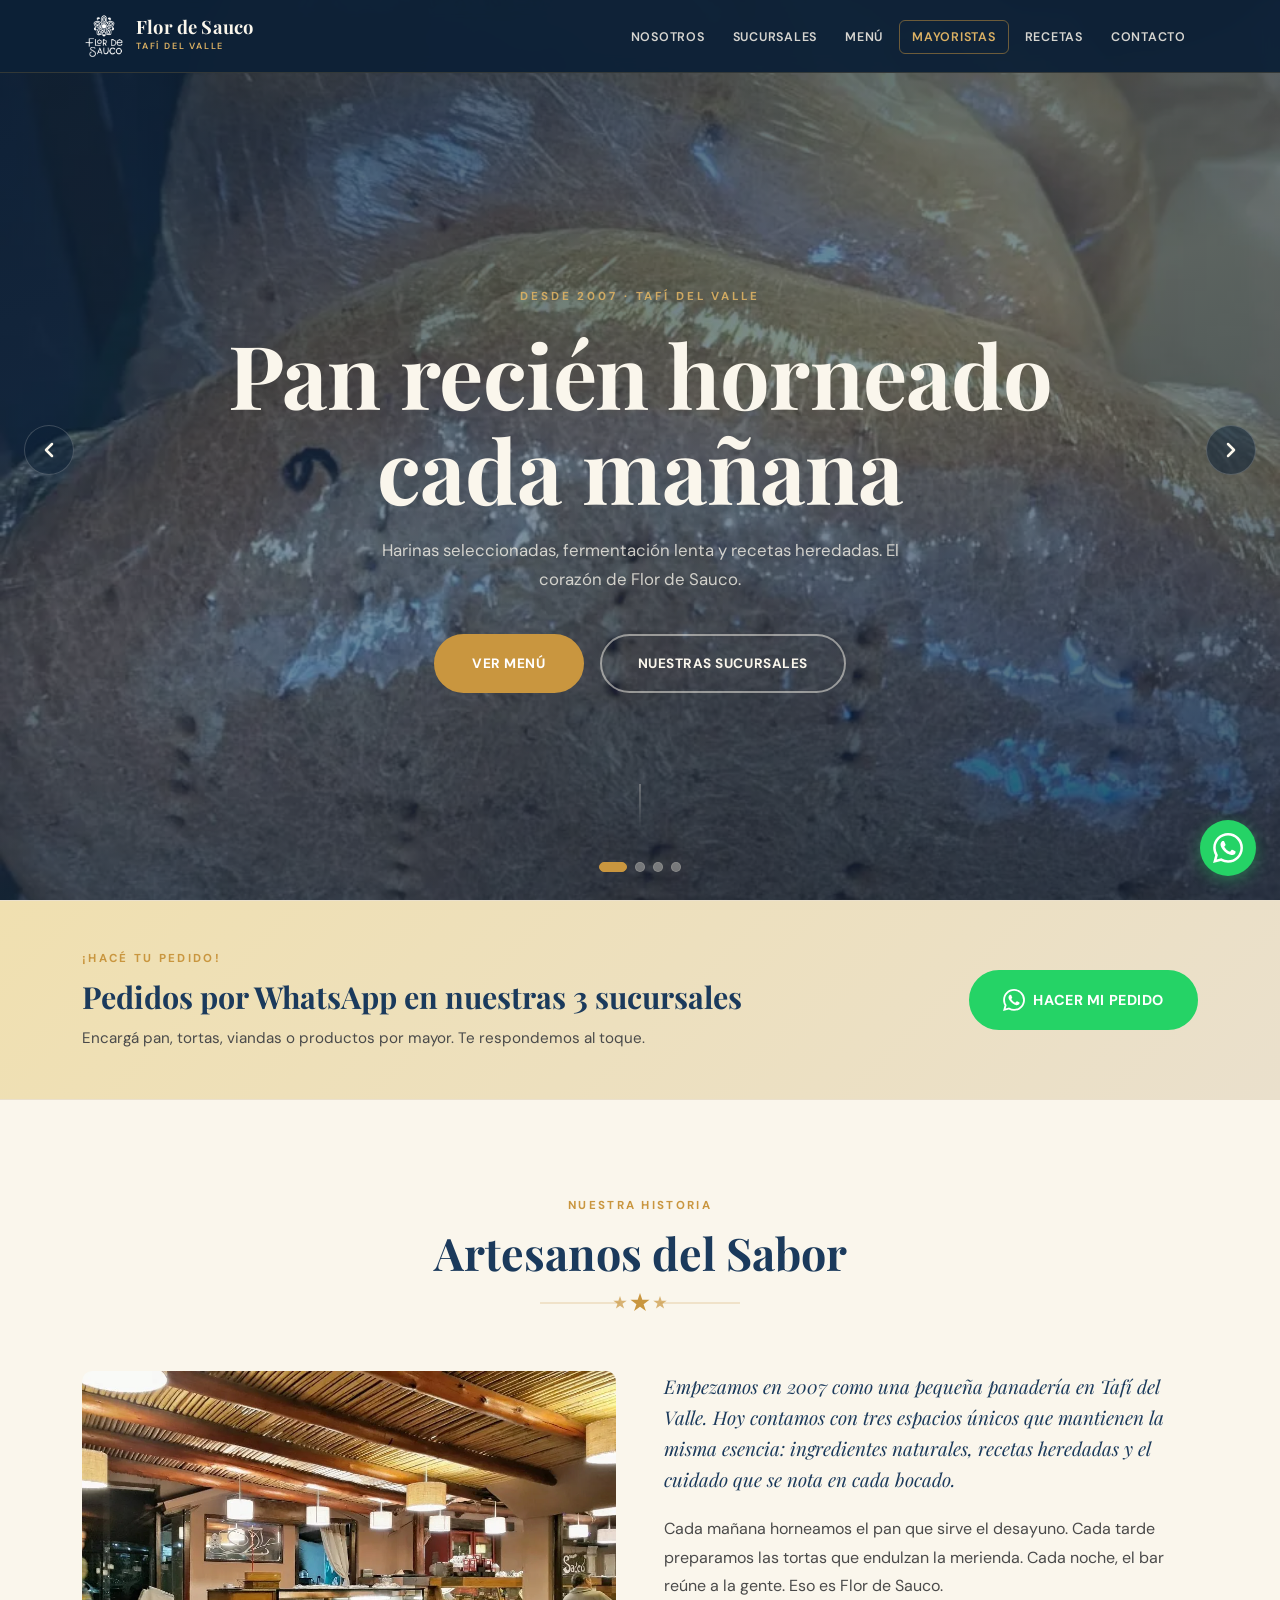
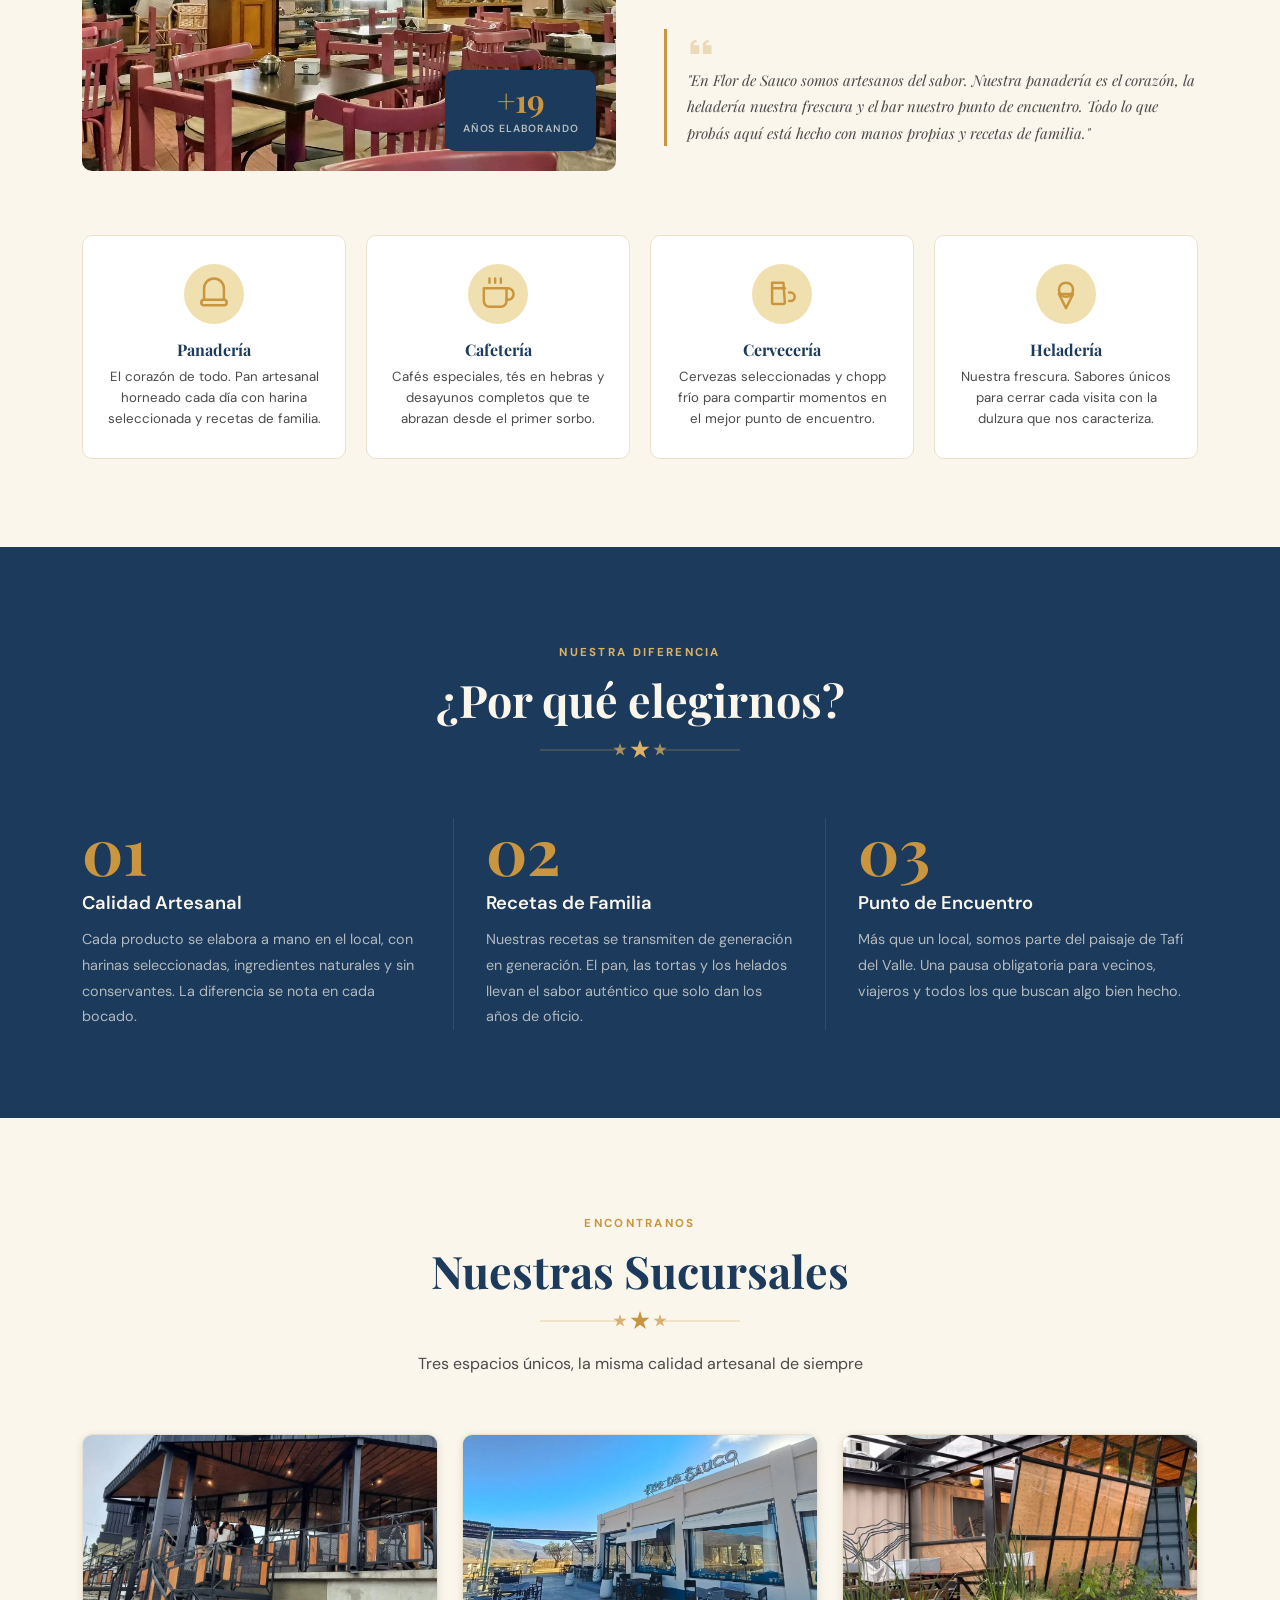
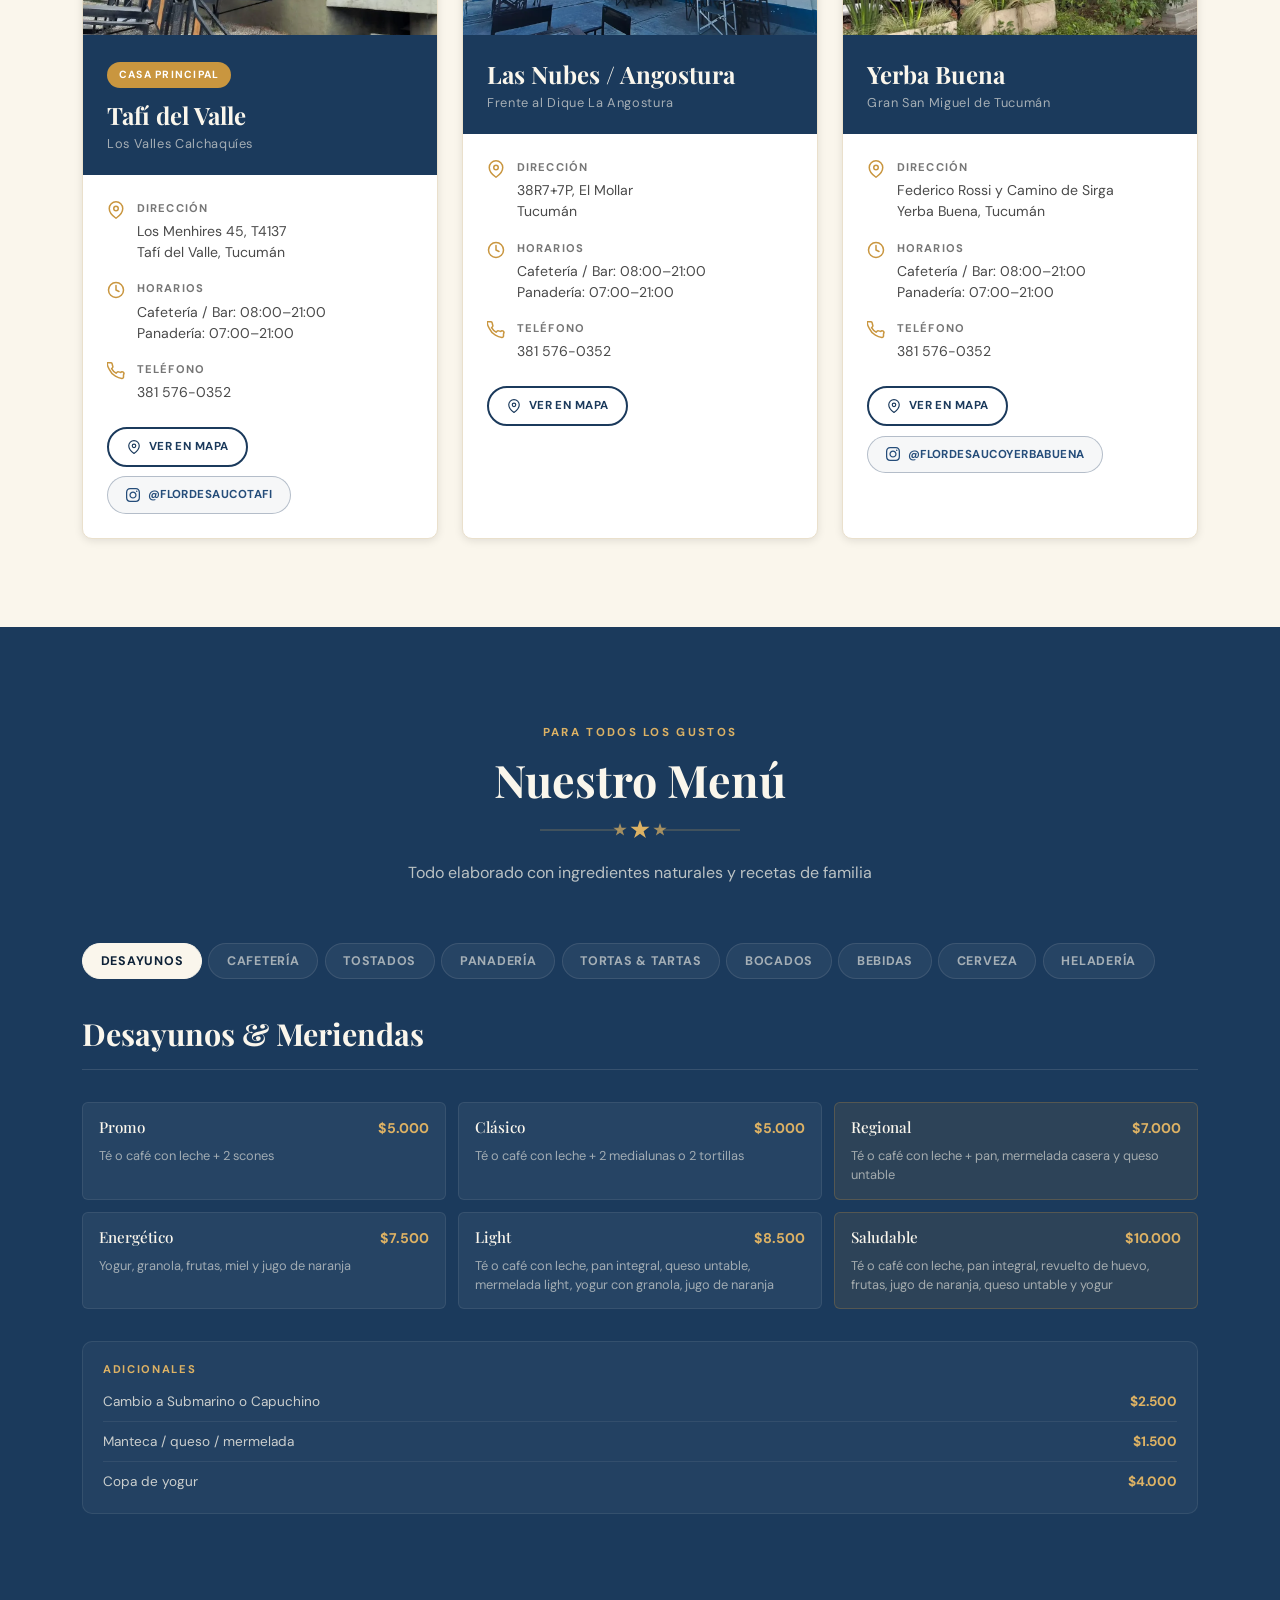
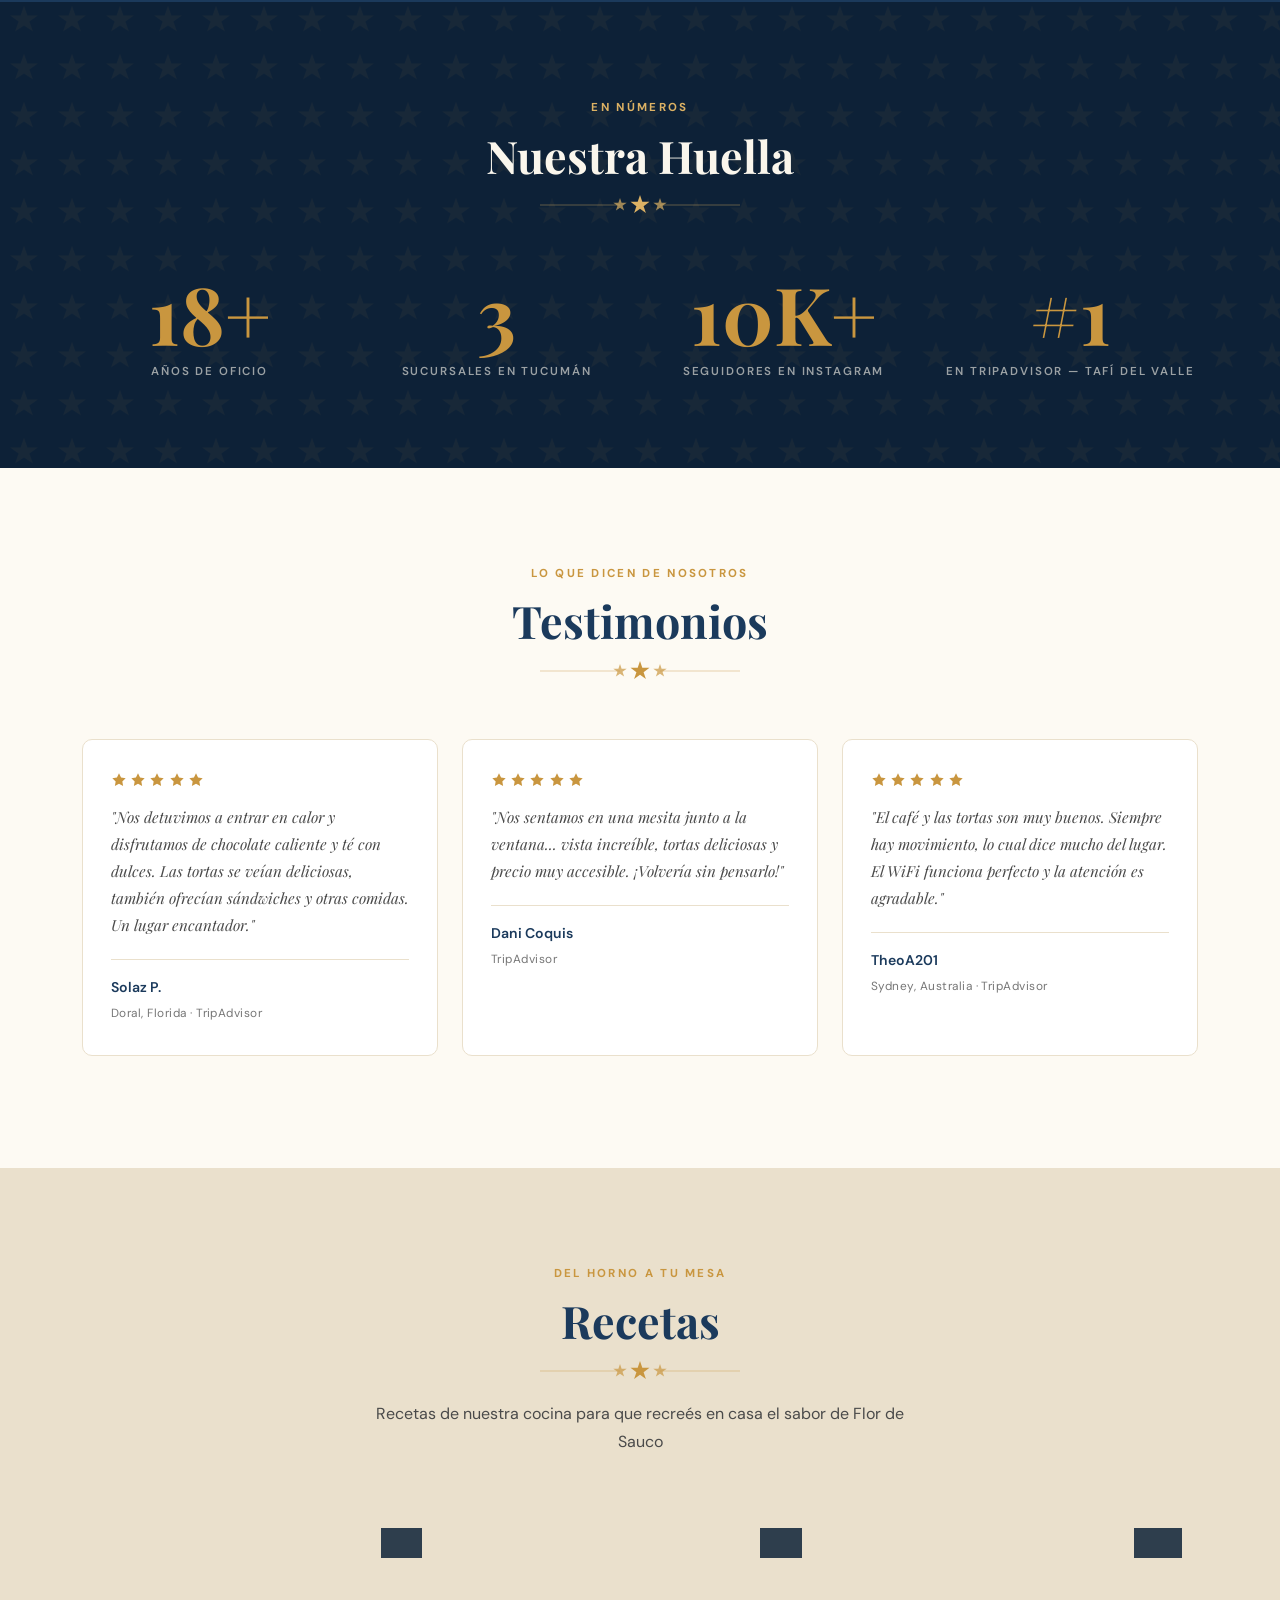
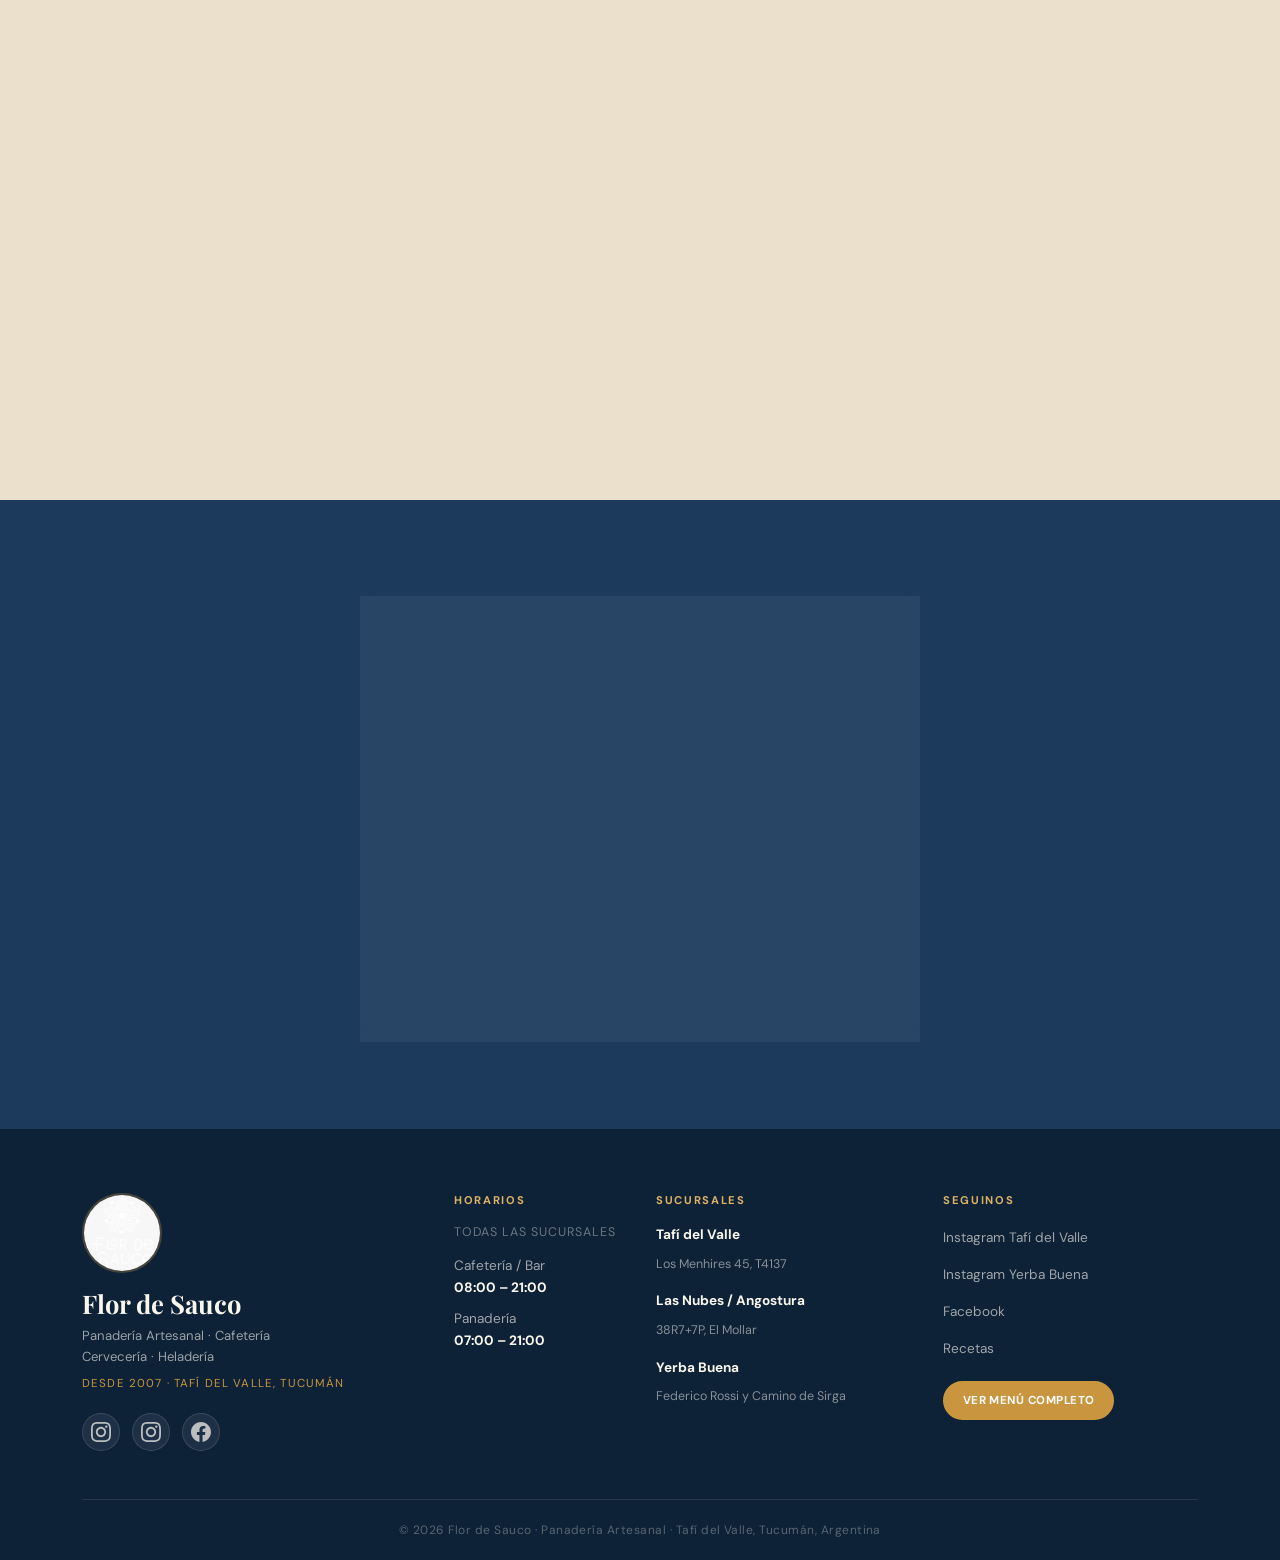
==== commit a90246c3: "Add Google Search Console meta verification tag" ====
--- a/index.html
+++ b/index.html
@@ -7,6 +7,7 @@
     <meta name="description" content="Flor de Sauco — Panadería artesanal, cafetería, cervecería y heladería en Tafí del Valle, Tucumán. Pan recién horneado cada mañana desde 2007.">
     <meta name="keywords" content="panadería tafí del valle, panadería tucumán, flor de sauco, panadería artesanal, cafetería tafí del valle">
     <meta name="author" content="Flor de Sauco SRL">
+    <meta name="google-site-verification" content="5Q0Ami0dJPGb7Tqwnr9w97ck6ICpU90QhUuebhi8tC8" />
     <link rel="canonical" href="https://flordesaucosrl.com/">
     <!-- Open Graph (WhatsApp, Facebook) -->
     <meta property="og:title" content="Flor de Sauco — Panadería Artesanal · Tafí del Valle">
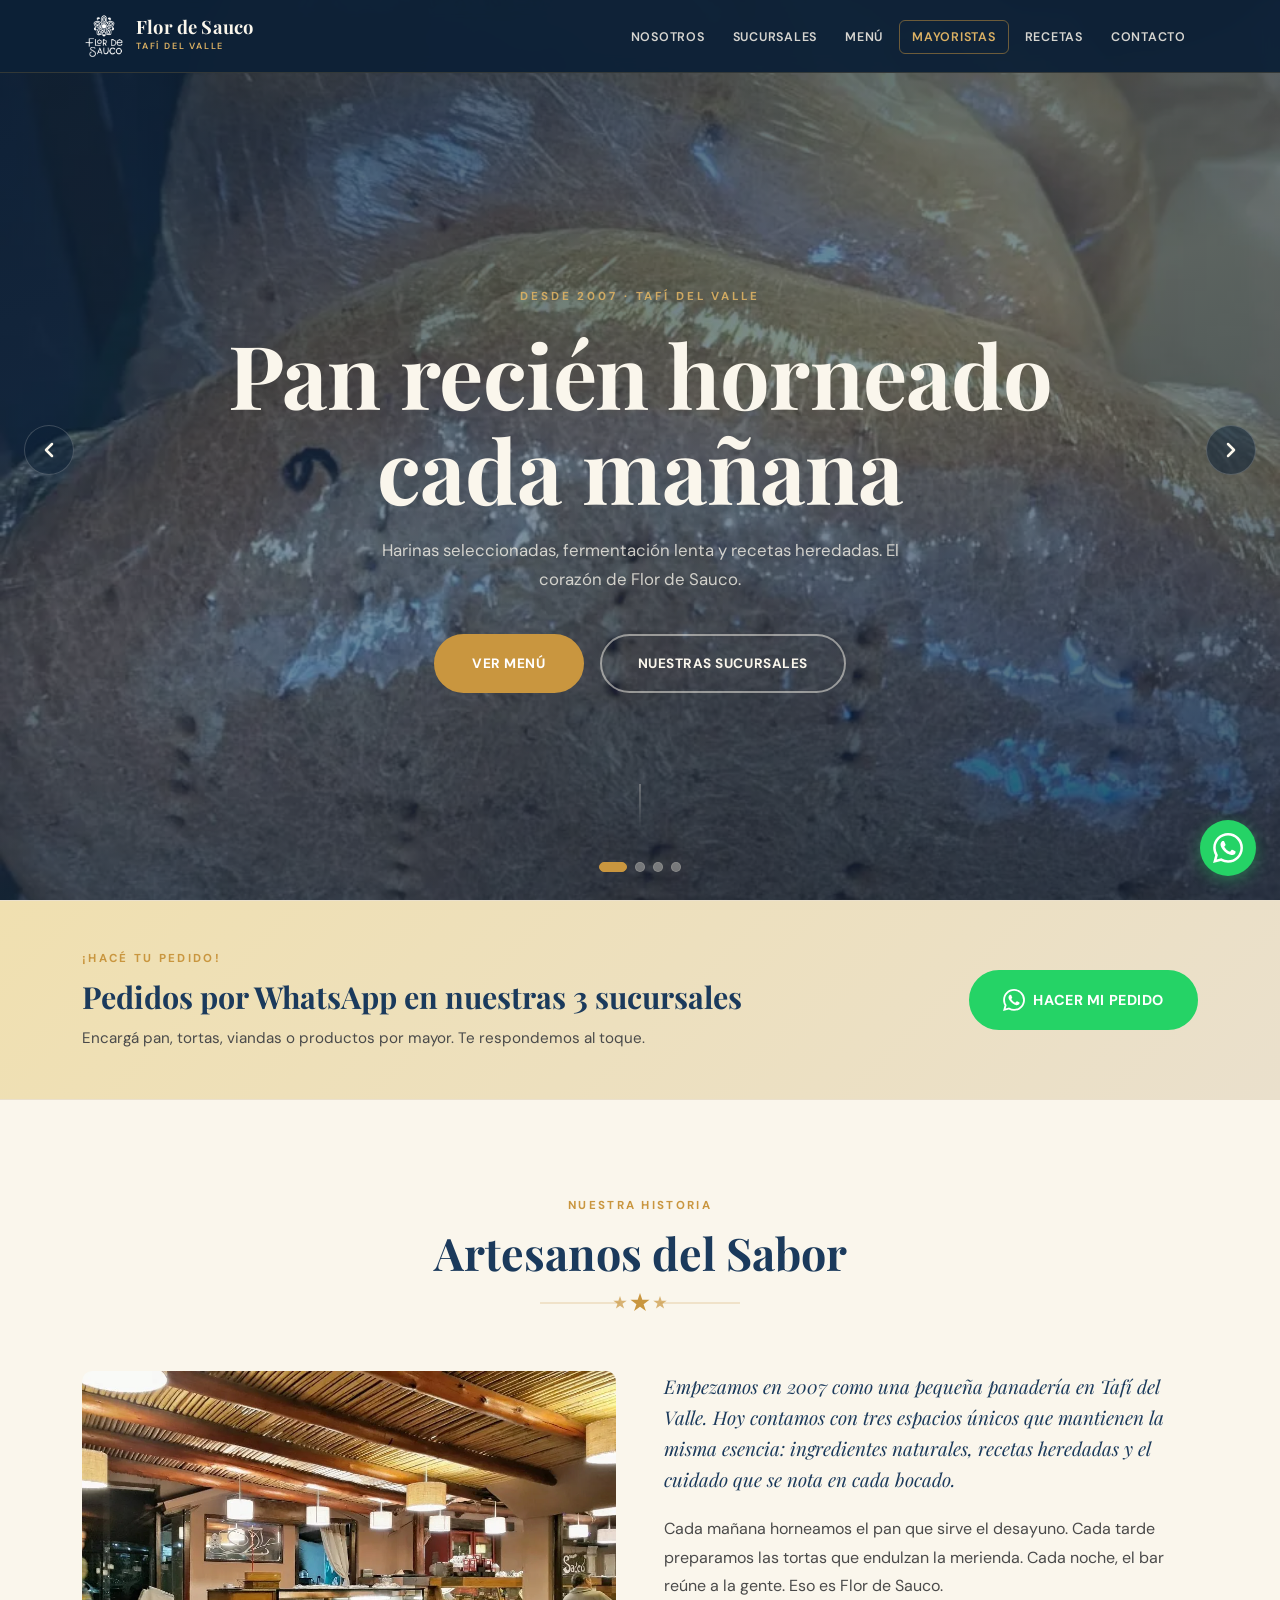
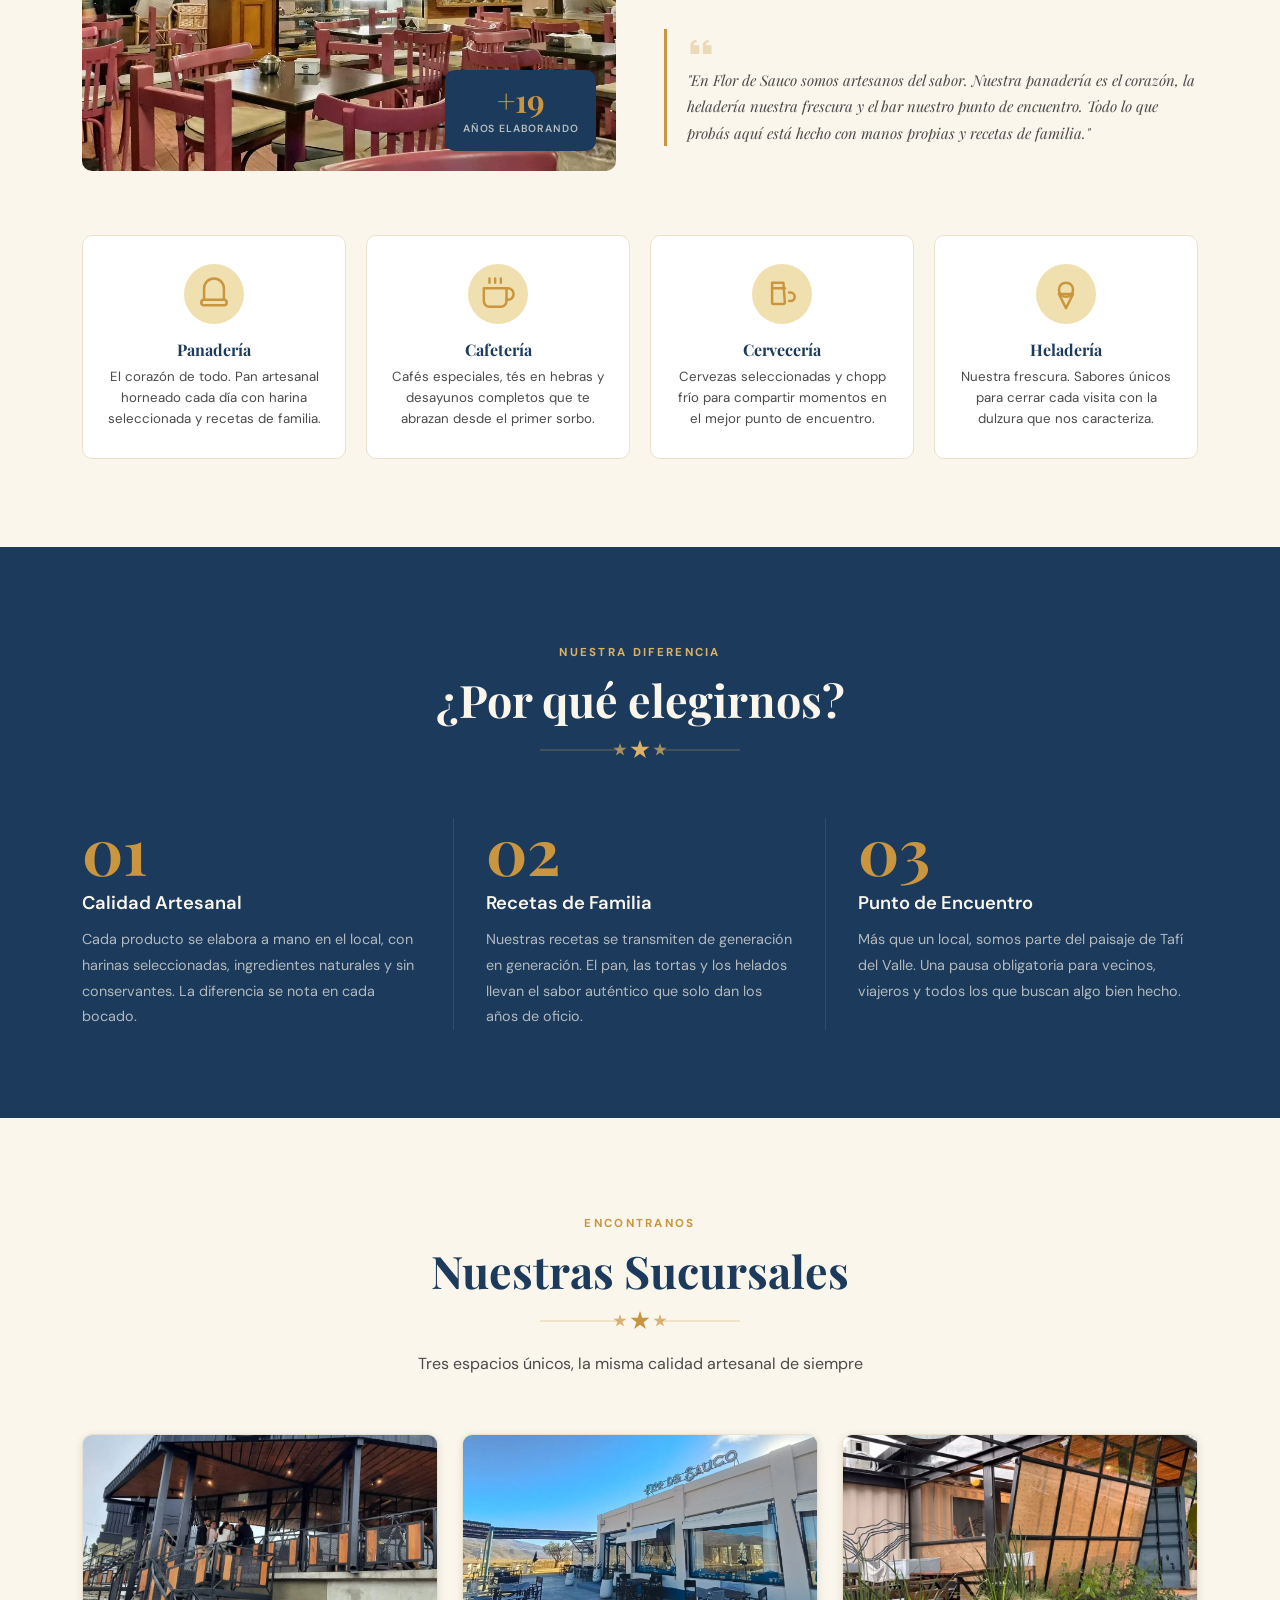
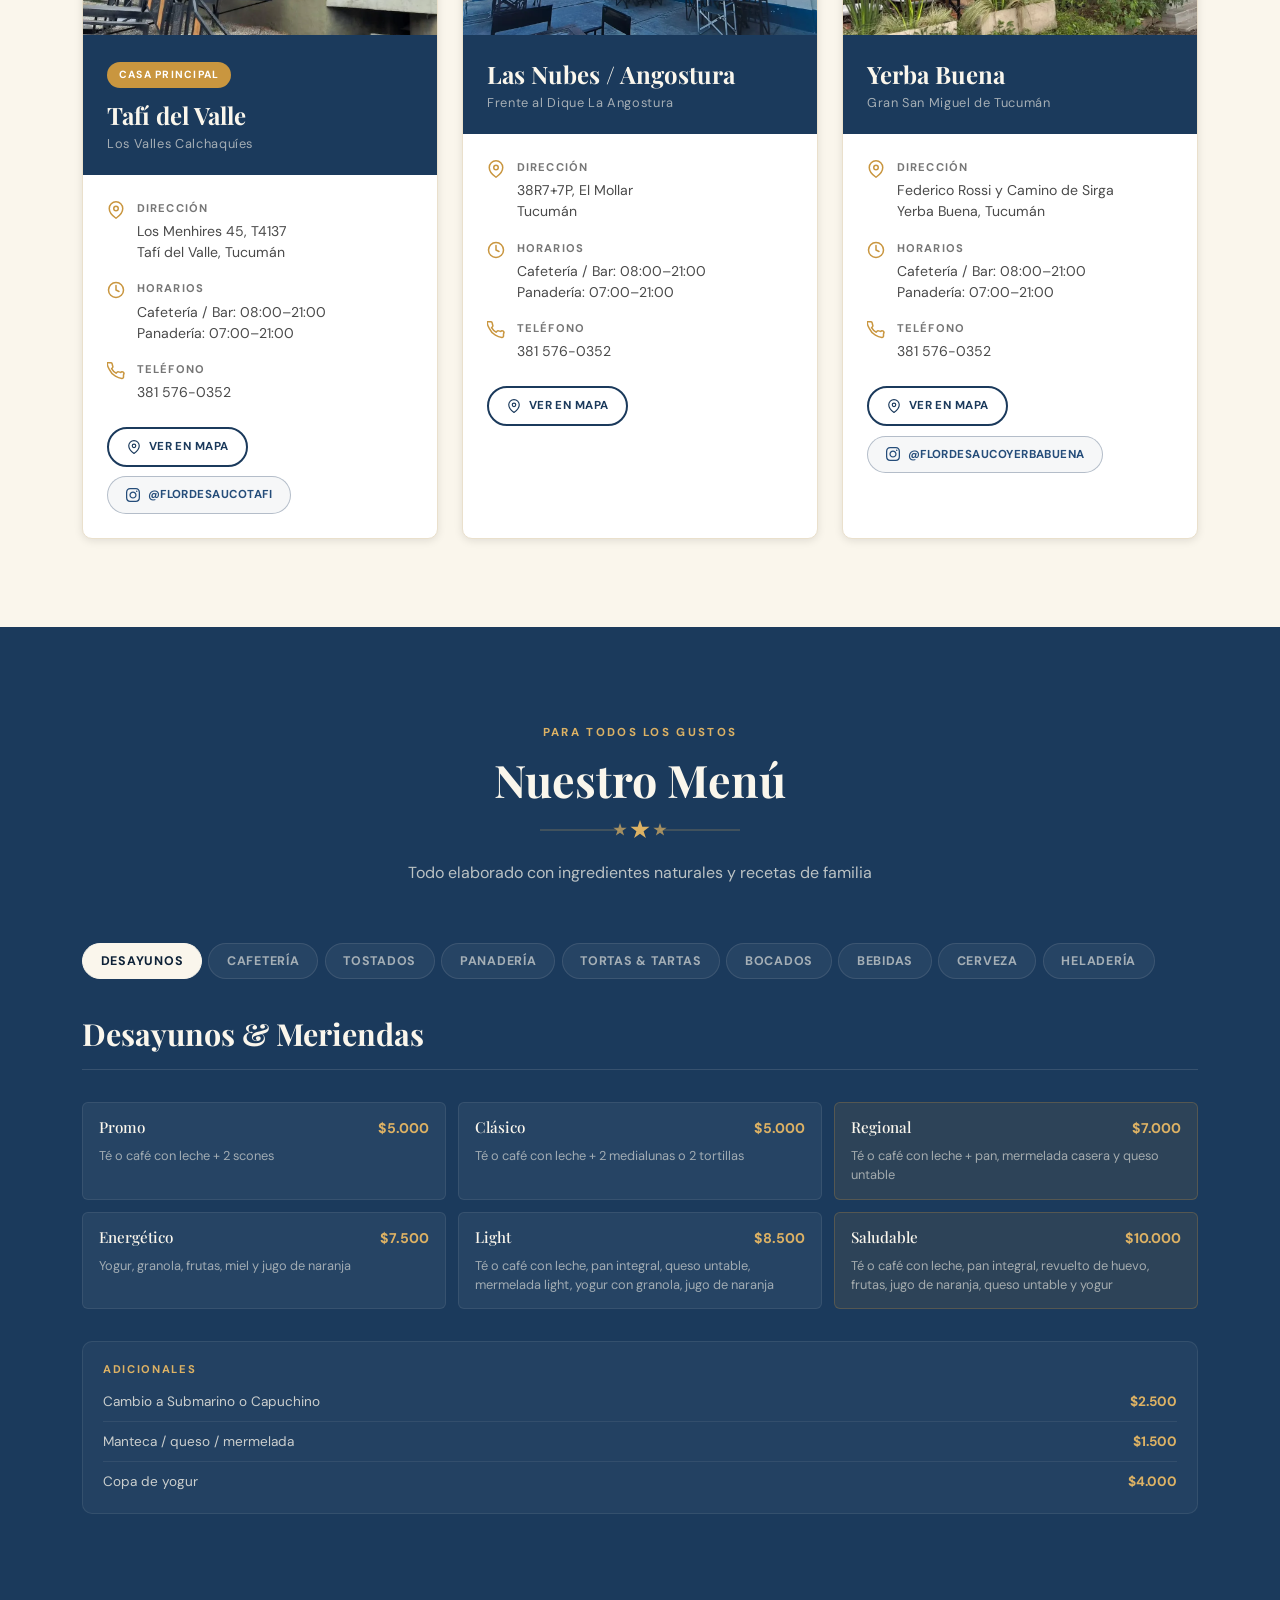
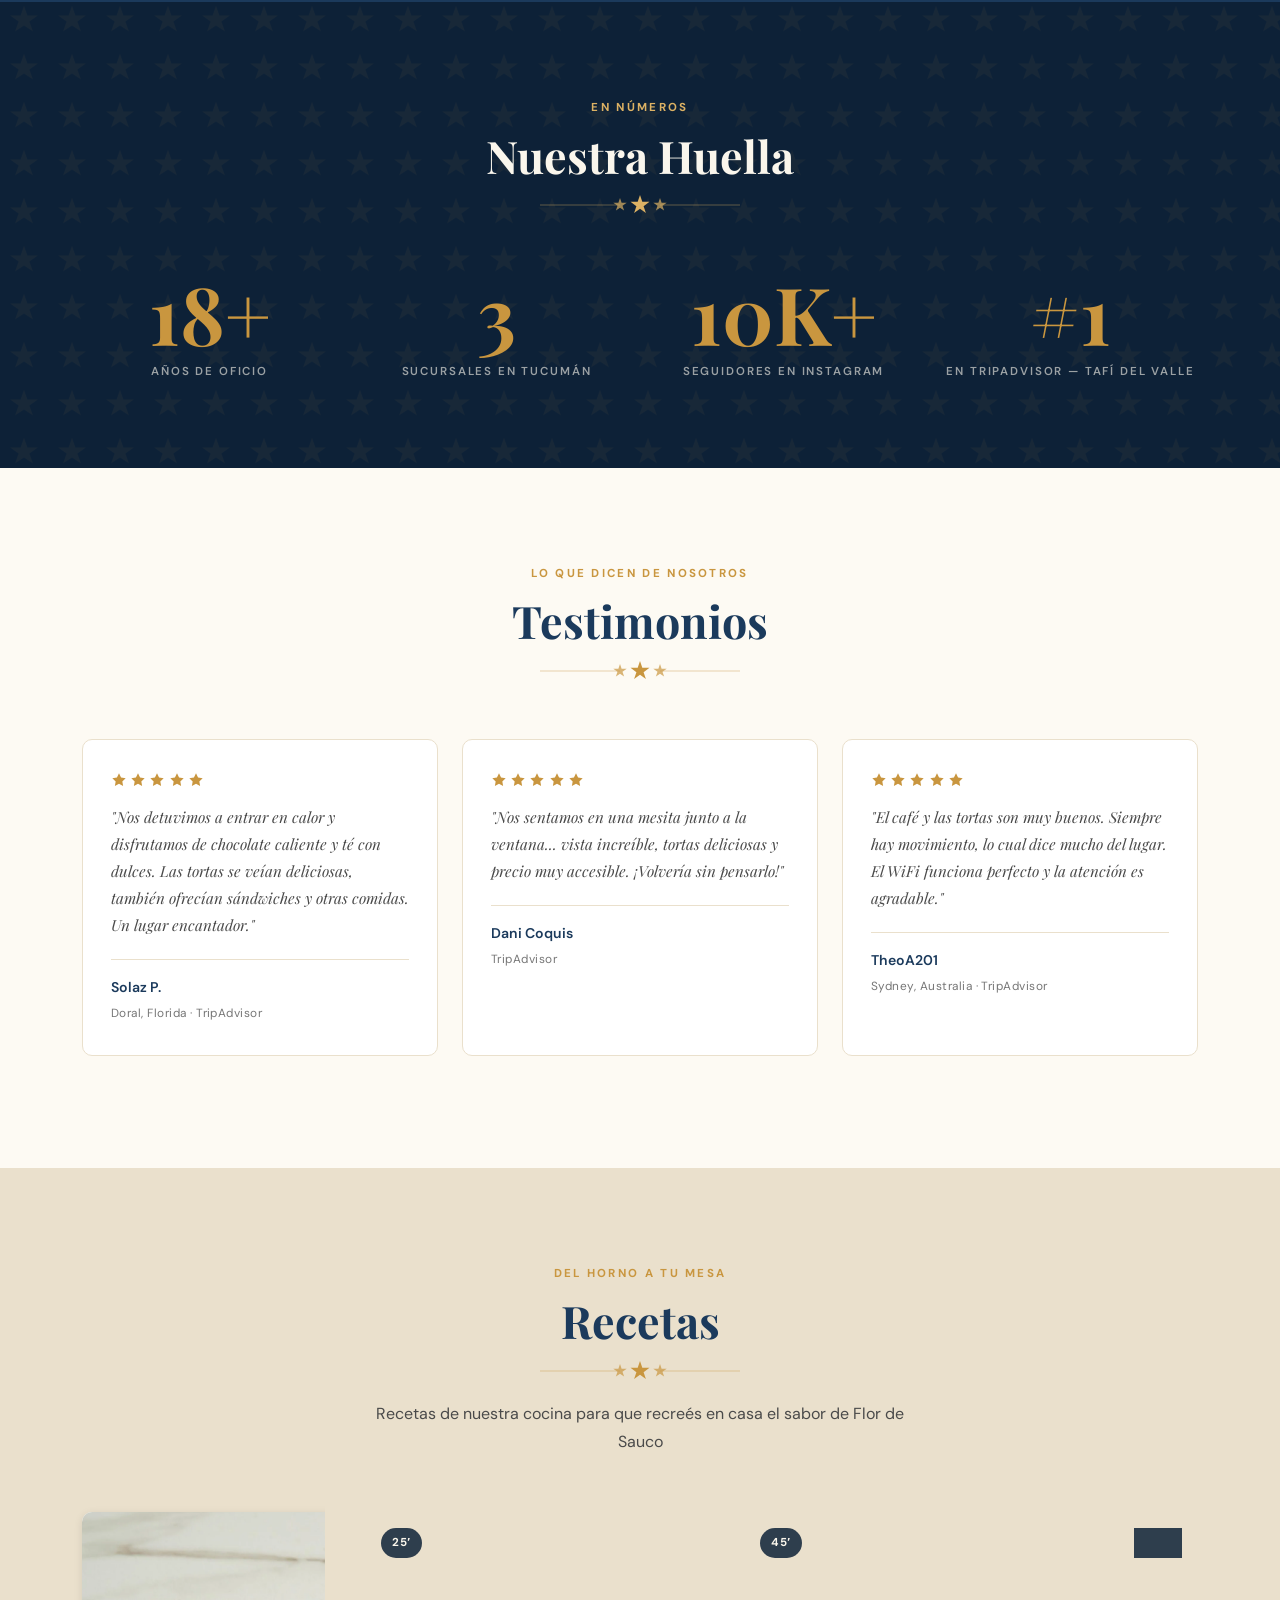
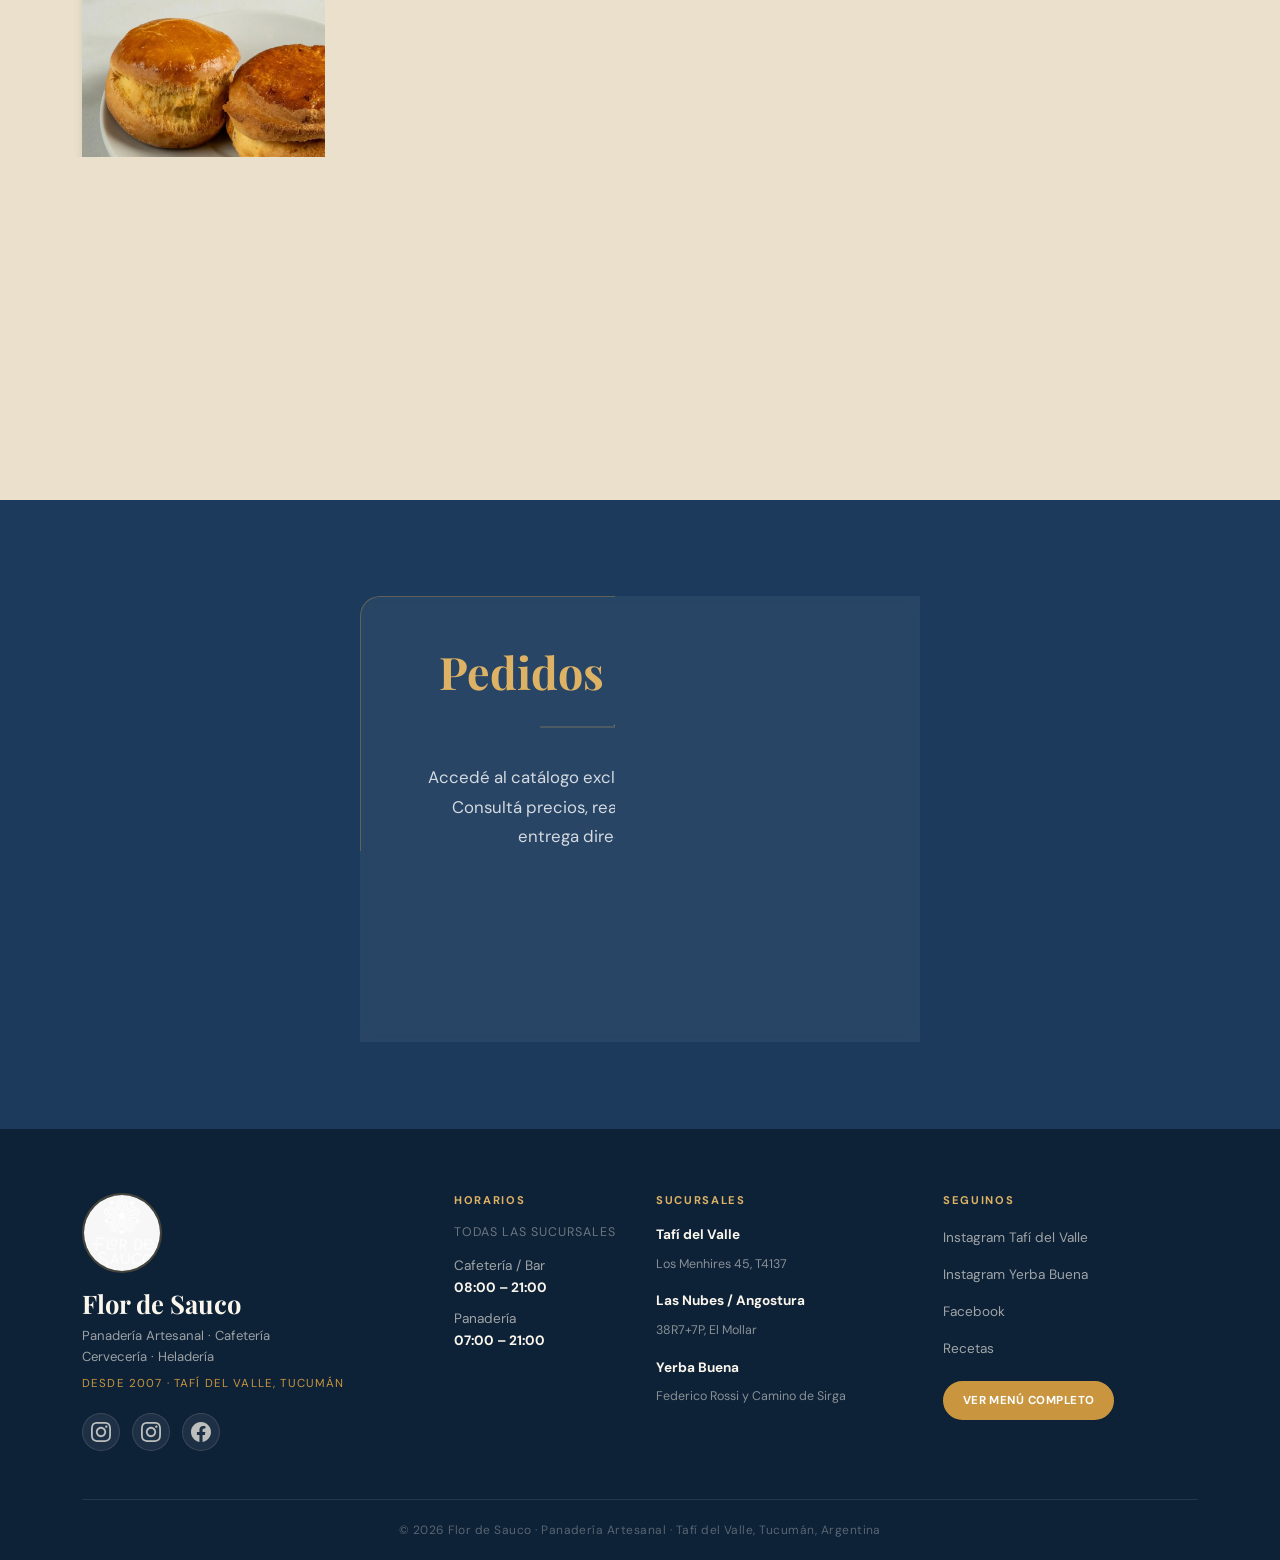
==== commit e86e1681: "Actualizar ratings: Tafi 3.8/110, agregar Las Nubes 4.0/44 en Schema.org" ====
--- a/index.html
+++ b/index.html
@@ -8,6 +8,7 @@
     <meta name="keywords" content="panadería tafí del valle, panadería tucumán, flor de sauco, panadería artesanal, cafetería tafí del valle">
     <meta name="author" content="Flor de Sauco SRL">
     <meta name="google-site-verification" content="5Q0Ami0dJPGb7Tqwnr9w97ck6ICpU90QhUuebhi8tC8" />
+    <meta name="google-site-verification" content="xEQ-nnPoJUhW4euToep4DwoQLsgLz-veDyP-u3WaWmM" />
     <link rel="canonical" href="https://flordesaucosrl.com/">
     <!-- Open Graph (WhatsApp, Facebook) -->
     <meta property="og:title" content="Flor de Sauco — Panadería Artesanal · Tafí del Valle">
@@ -39,7 +40,7 @@
           "aggregateRating": {
             "@type": "AggregateRating",
             "ratingValue": "3.8",
-            "reviewCount": "107",
+            "reviewCount": "110",
             "bestRating": "5",
             "worstRating": "1"
           },
@@ -79,6 +80,13 @@
           "@type": "Bakery",
           "@id": "https://flordesaucosrl.com/#lasnubes",
           "name": "Flor de Sauco — Las Nubes / Angostura",
+          "aggregateRating": {
+            "@type": "AggregateRating",
+            "ratingValue": "4.0",
+            "reviewCount": "44",
+            "bestRating": "5",
+            "worstRating": "1"
+          },
           "description": "Panadería artesanal y cafetería frente al Dique La Angostura, El Mollar, Tucumán.",
           "url": "https://flordesaucosrl.com/",
           "logo": "https://flordesaucosrl.com/images/Pagina/logo-definitivo-1.png",
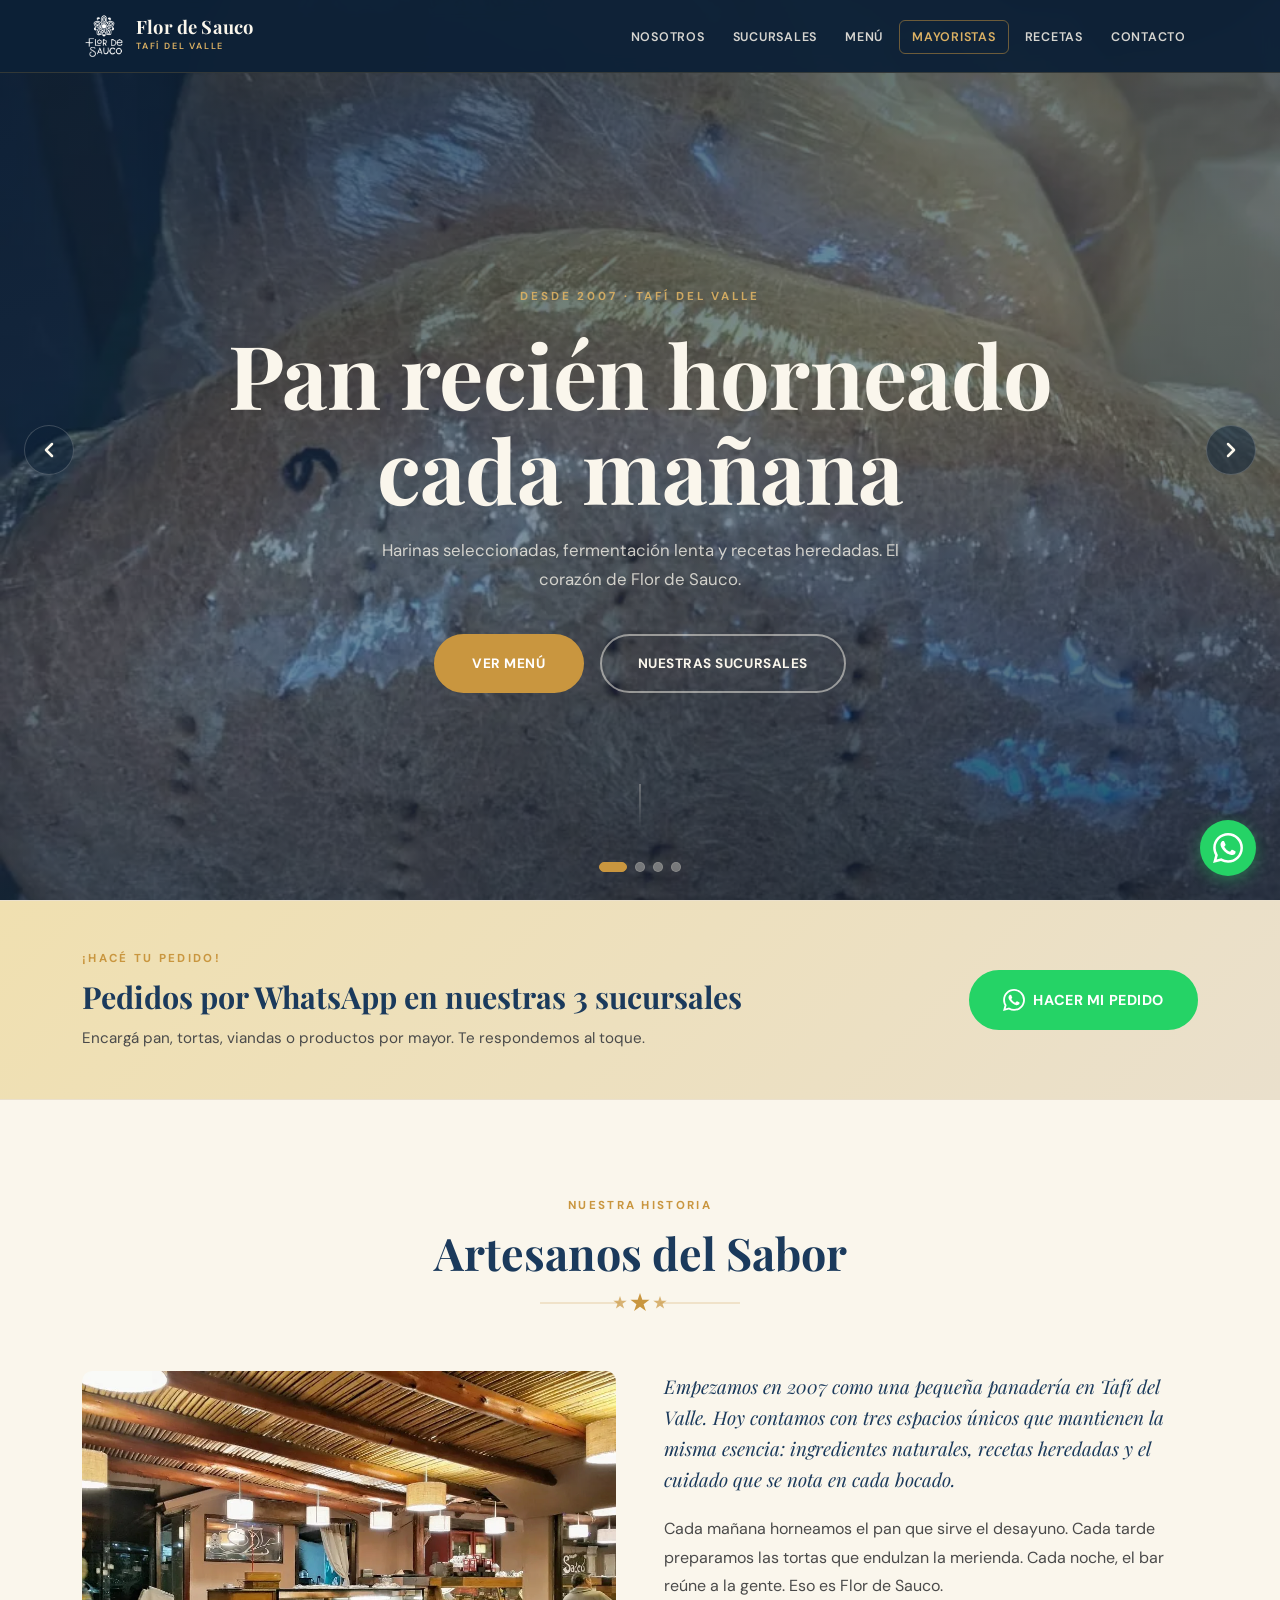
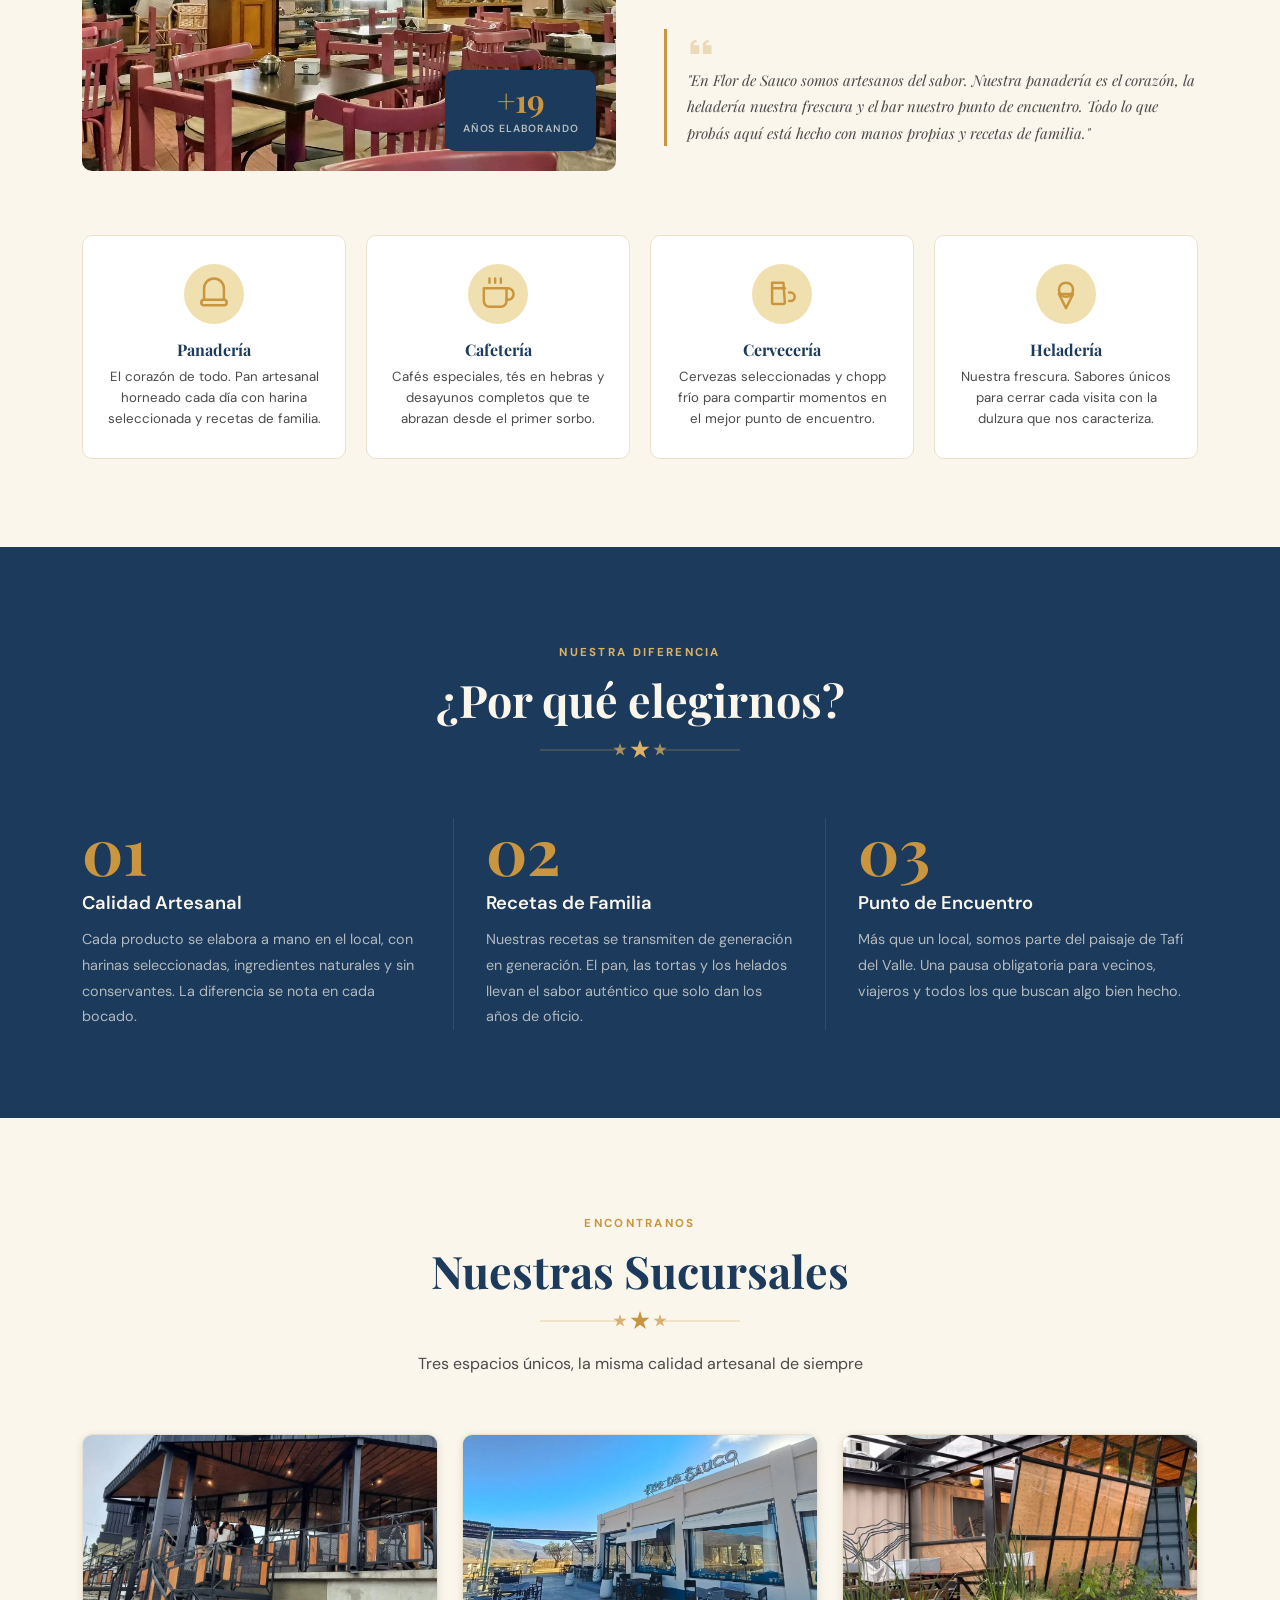
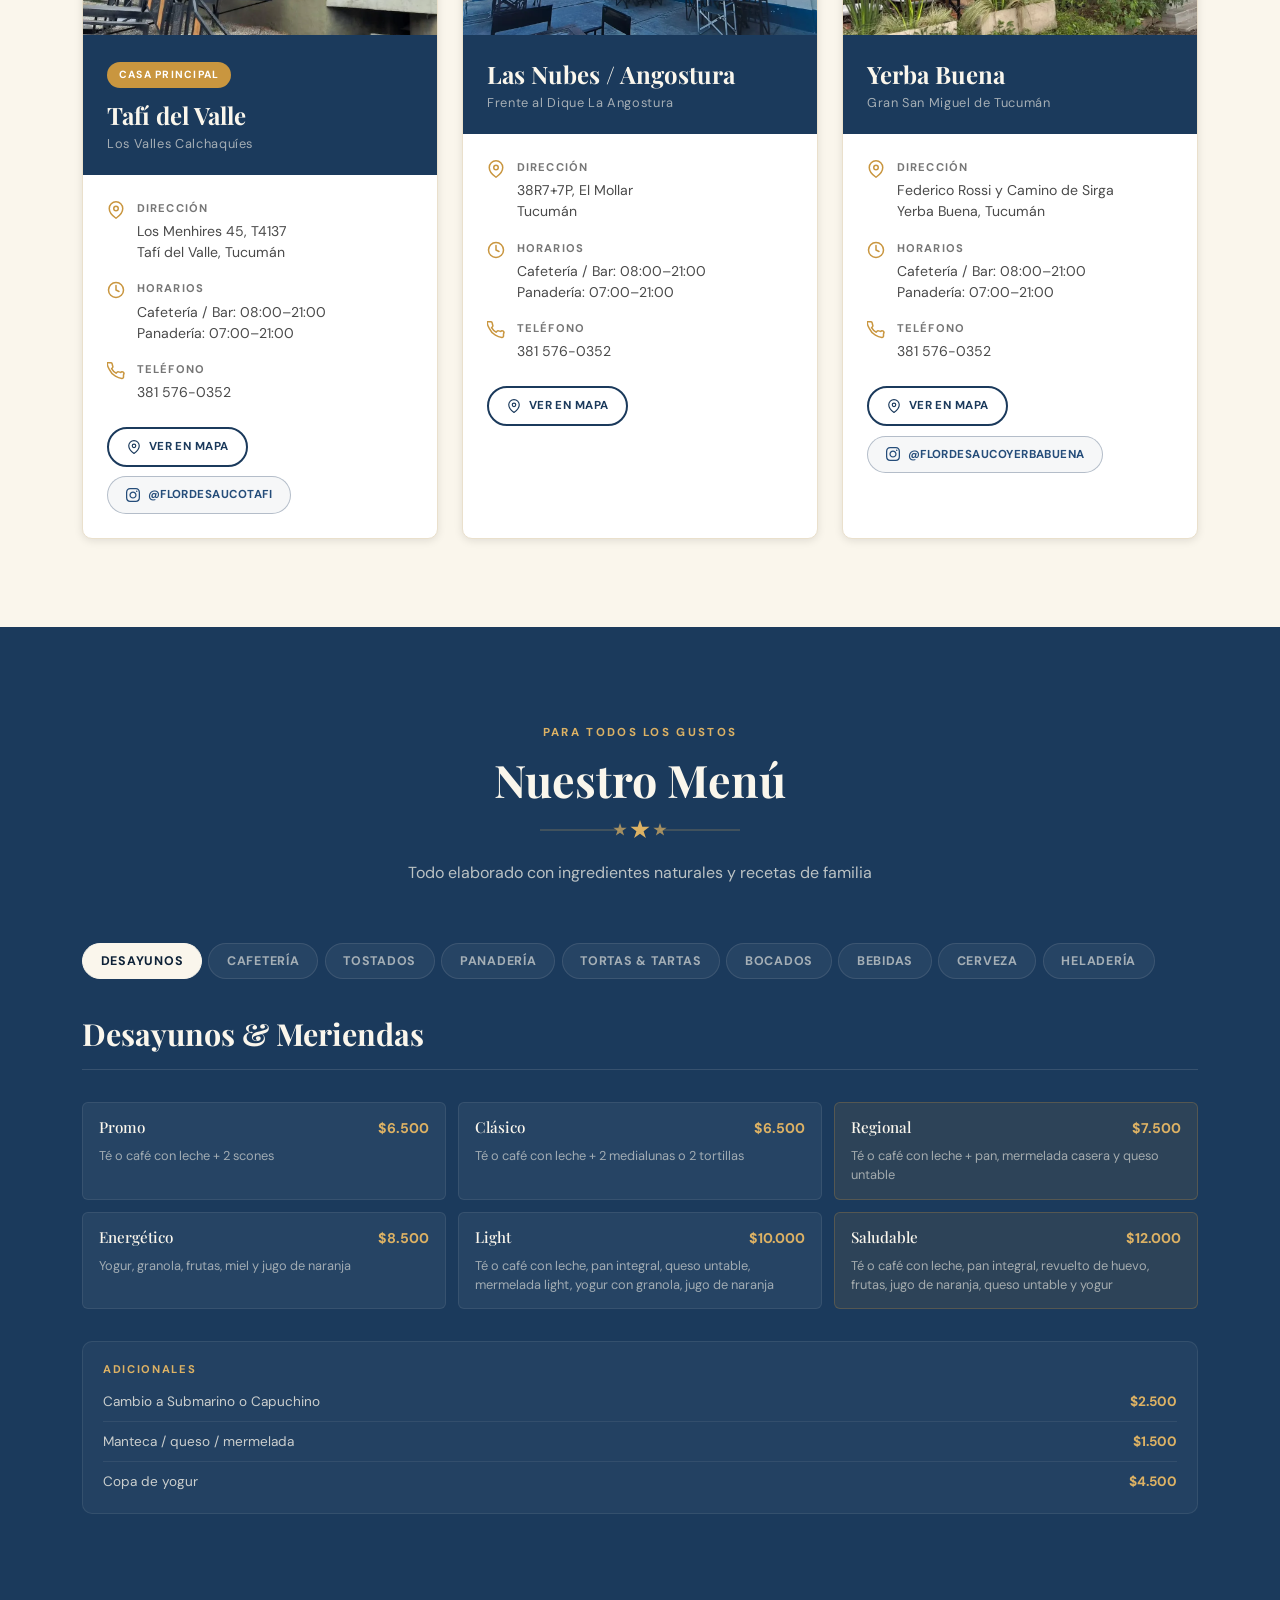
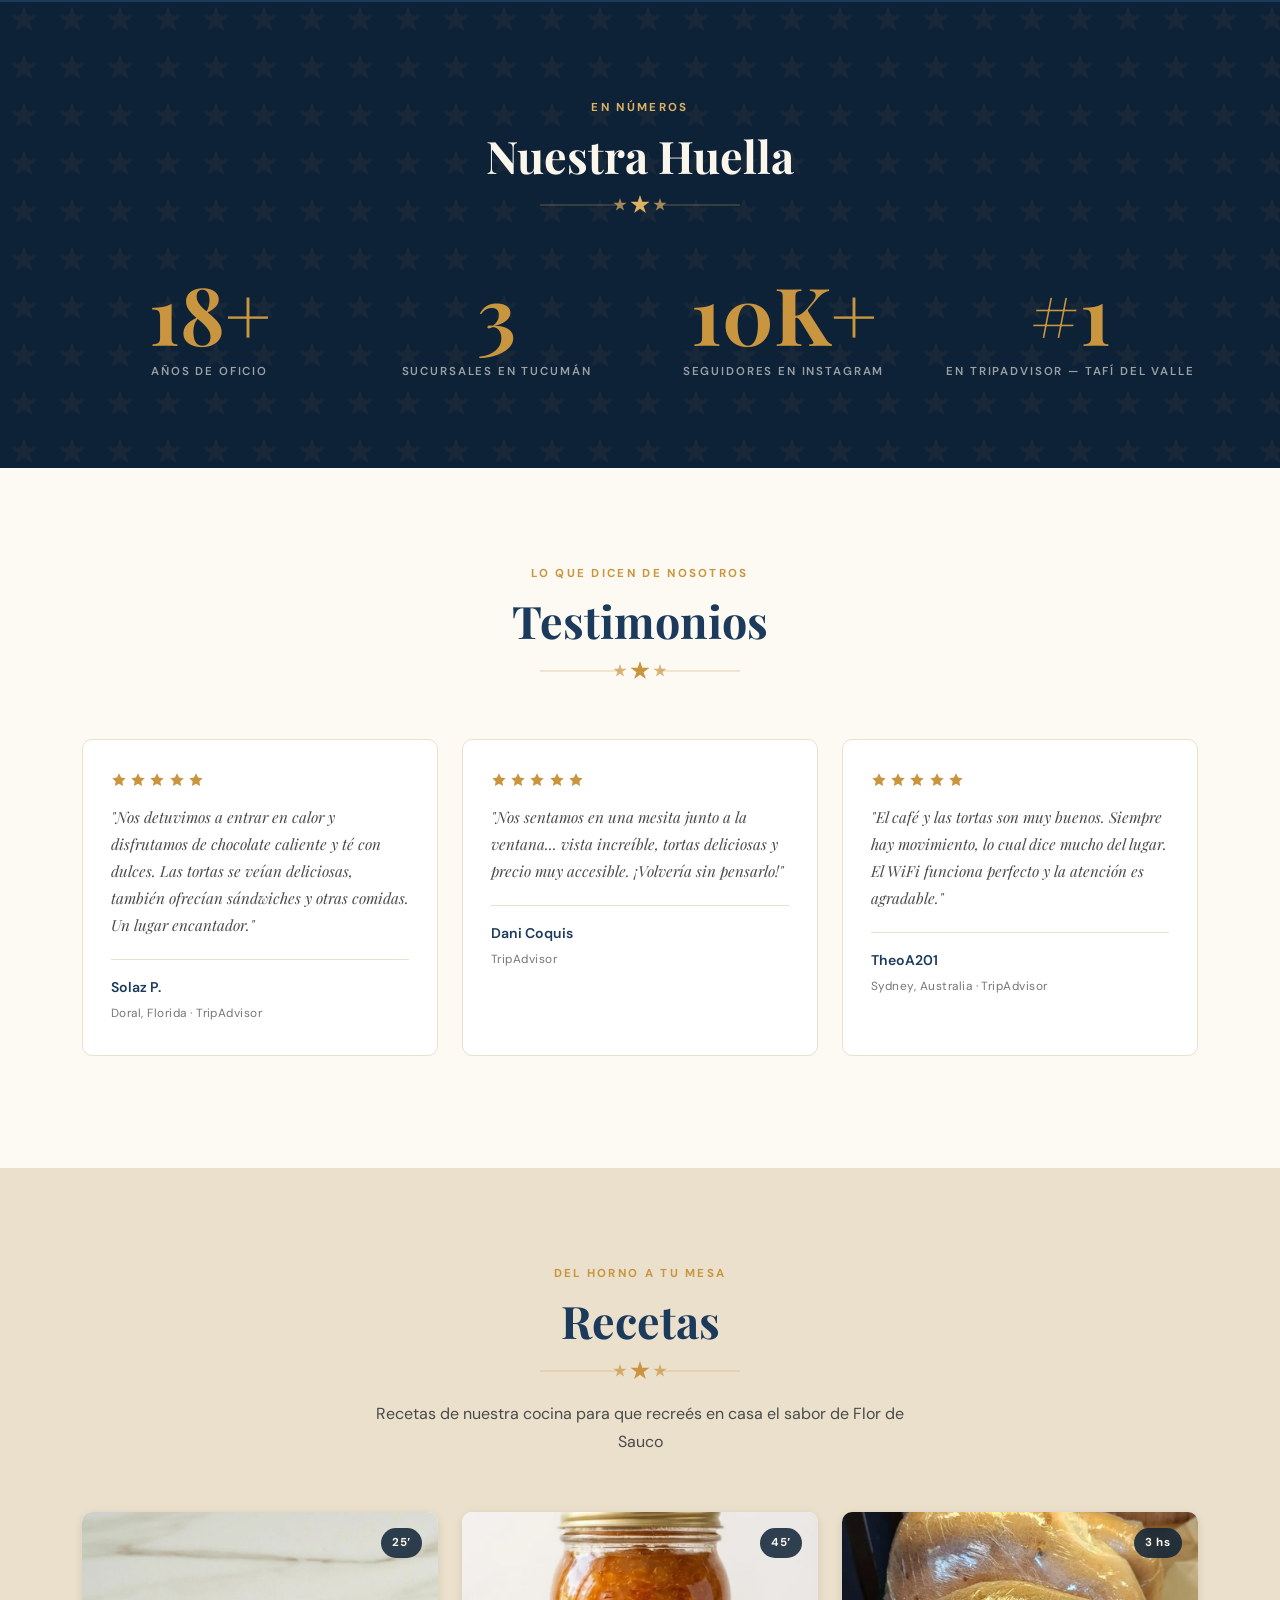
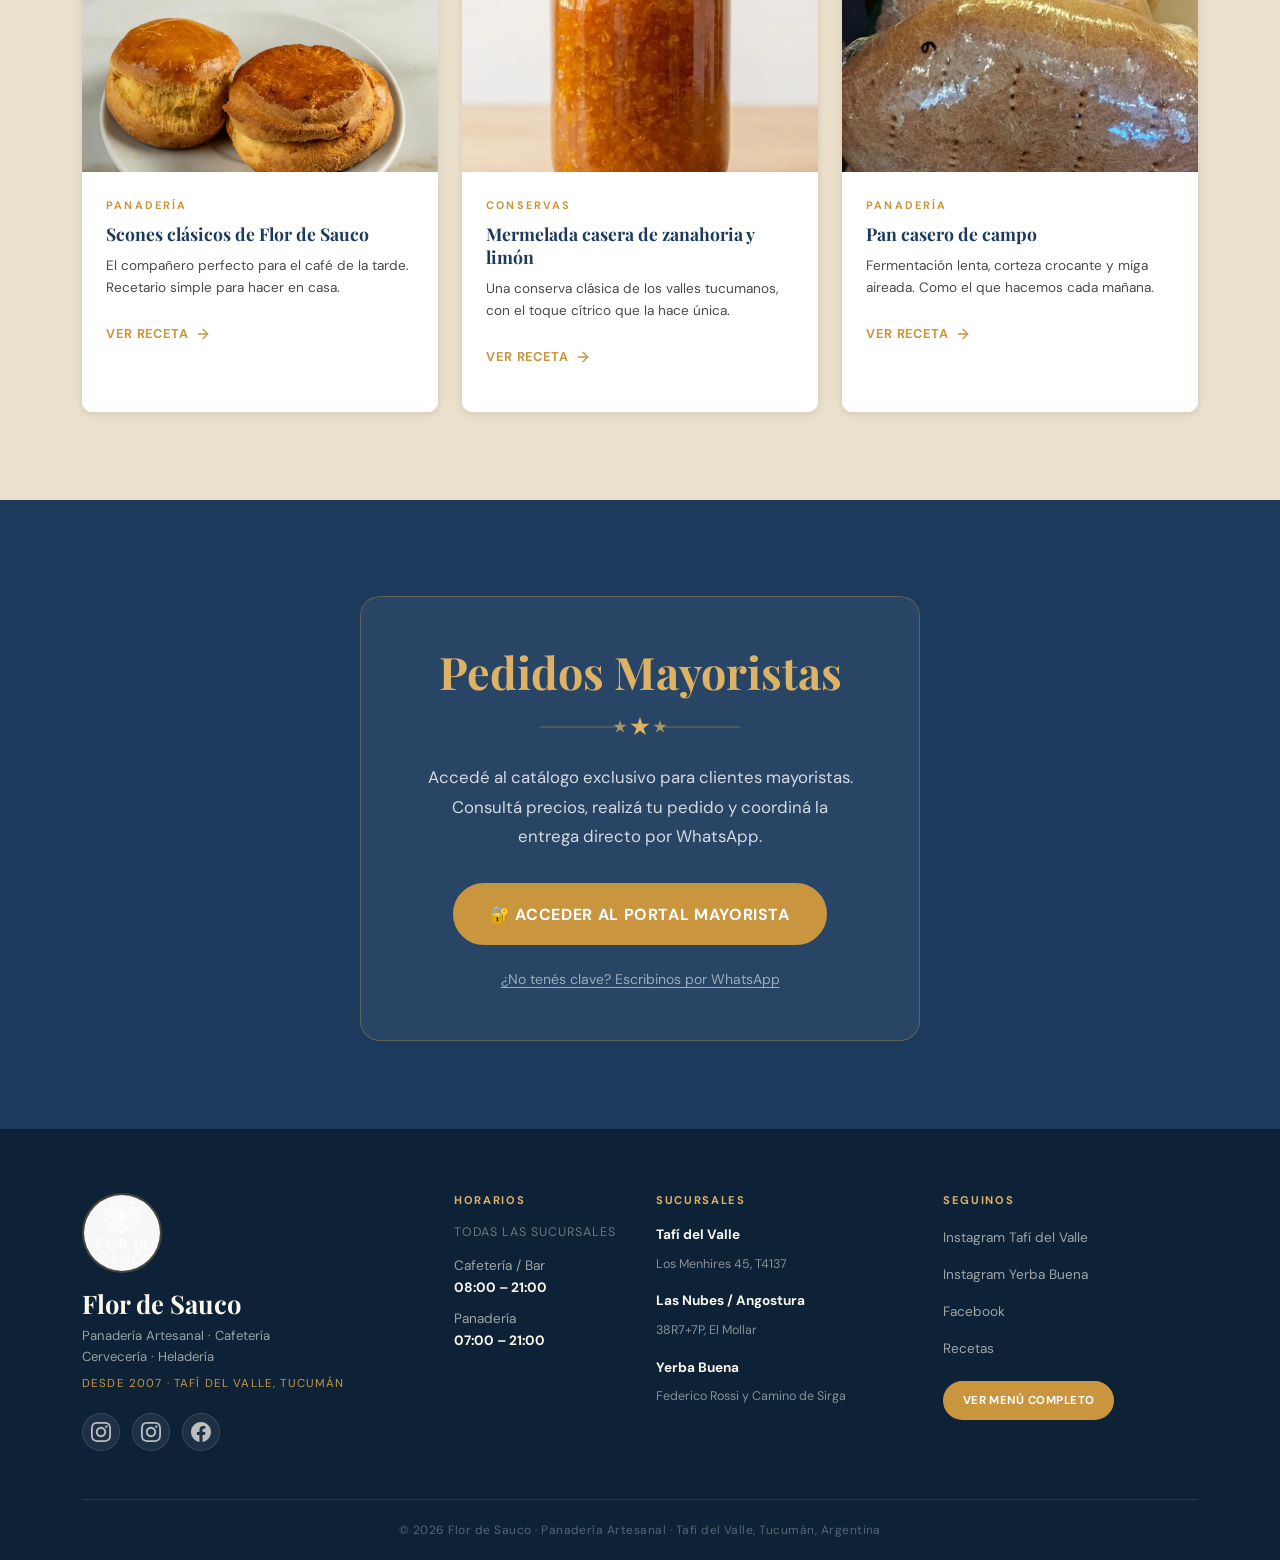
==== commit 89ed2fd6: "Actualizar precios de la carta según el menú físico actual Desayunos, Tostados, Panadería, Mini Tort" ====
--- a/index.html
+++ b/index.html
@@ -637,42 +637,42 @@
                         <div class="menu-item">
                             <div class="menu-item__row">
                                 <span class="menu-item__name">Promo</span>
-                                <span class="menu-item__price">$5.000</span>
+                                <span class="menu-item__price">$6.500</span>
                             </div>
                             <p class="menu-item__desc">Té o café con leche + 2 scones</p>
                         </div>
                         <div class="menu-item">
                             <div class="menu-item__row">
                                 <span class="menu-item__name">Clásico</span>
-                                <span class="menu-item__price">$5.000</span>
+                                <span class="menu-item__price">$6.500</span>
                             </div>
                             <p class="menu-item__desc">Té o café con leche + 2 medialunas o 2 tortillas</p>
                         </div>
                         <div class="menu-item menu-item--featured">
                             <div class="menu-item__row">
                                 <span class="menu-item__name">Regional</span>
-                                <span class="menu-item__price">$7.000</span>
+                                <span class="menu-item__price">$7.500</span>
                             </div>
                             <p class="menu-item__desc">Té o café con leche + pan, mermelada casera y queso untable</p>
                         </div>
                         <div class="menu-item">
                             <div class="menu-item__row">
                                 <span class="menu-item__name">Energético</span>
-                                <span class="menu-item__price">$7.500</span>
+                                <span class="menu-item__price">$8.500</span>
                             </div>
                             <p class="menu-item__desc">Yogur, granola, frutas, miel y jugo de naranja</p>
                         </div>
                         <div class="menu-item">
                             <div class="menu-item__row">
                                 <span class="menu-item__name">Light</span>
-                                <span class="menu-item__price">$8.500</span>
+                                <span class="menu-item__price">$10.000</span>
                             </div>
                             <p class="menu-item__desc">Té o café con leche, pan integral, queso untable, mermelada light, yogur con granola, jugo de naranja</p>
                         </div>
                         <div class="menu-item menu-item--featured">
                             <div class="menu-item__row">
                                 <span class="menu-item__name">Saludable</span>
-                                <span class="menu-item__price">$10.000</span>
+                                <span class="menu-item__price">$12.000</span>
                             </div>
                             <p class="menu-item__desc">Té o café con leche, pan integral, revuelto de huevo, frutas, jugo de naranja, queso untable y yogur</p>
                         </div>
@@ -682,7 +682,7 @@
                         <div class="menu-extras__grid">
                             <div class="menu-extra"><span>Cambio a Submarino o Capuchino</span><span>$2.500</span></div>
                             <div class="menu-extra"><span>Manteca / queso / mermelada</span><span>$1.500</span></div>
-                            <div class="menu-extra"><span>Copa de yogur</span><span>$4.000</span></div>
+                            <div class="menu-extra"><span>Copa de yogur</span><span>$4.500</span></div>
                         </div>
                     </div>
                 </div>
@@ -700,19 +700,19 @@
                     <h4 class="menu-panel__sub">Cafés Especiales</h4>
                     <div class="menu-grid">
                         <div class="menu-item menu-item--featured">
-                            <div class="menu-item__row"><span class="menu-item__name">Bombón</span></div>
+                            <div class="menu-item__row"><span class="menu-item__name">Bombón</span><span class="menu-item__price">$6.000</span></div>
                             <p class="menu-item__desc">Leche condensada, café, crema y cacao</p>
                         </div>
                         <div class="menu-item">
-                            <div class="menu-item__row"><span class="menu-item__name">Affogato</span></div>
+                            <div class="menu-item__row"><span class="menu-item__name">Affogato</span><span class="menu-item__price">$7.000</span></div>
                             <p class="menu-item__desc">Helado de vainilla y café</p>
                         </div>
                         <div class="menu-item">
-                            <div class="menu-item__row"><span class="menu-item__name">Irlandés</span></div>
+                            <div class="menu-item__row"><span class="menu-item__name">Irlandés</span><span class="menu-item__price">$5.500</span></div>
                             <p class="menu-item__desc">Café, whisky irlandés y azúcar</p>
                         </div>
                         <div class="menu-item">
-                            <div class="menu-item__row"><span class="menu-item__name">Capuchino</span></div>
+                            <div class="menu-item__row"><span class="menu-item__name">Capuchino</span><span class="menu-item__price">$6.000</span></div>
                             <p class="menu-item__desc">Expreso, leche y espuma</p>
                         </div>
                         <div class="menu-item">
@@ -734,7 +734,7 @@
                             <p class="menu-item__desc">Rojo frutal</p>
                         </div>
                         <div class="menu-item">
-                            <div class="menu-item__row"><span class="menu-item__name">Té en saquito</span></div>
+                            <div class="menu-item__row"><span class="menu-item__name">Té en saquito</span><span class="menu-item__price">$4.500</span></div>
                             <p class="menu-item__desc">Varios sabores disponibles</p>
                         </div>
                     </div>
@@ -752,21 +752,21 @@
                     </div>
                     <h4 class="menu-panel__sub">2 · Elegí tu relleno</h4>
                     <div class="menu-grid">
-                        <div class="menu-item"><div class="menu-item__row"><span class="menu-item__name">Vegano</span><span class="menu-item__price">$6.000</span></div><p class="menu-item__desc">Rúcula, tomate y aceite de oliva</p></div>
-                        <div class="menu-item"><div class="menu-item__row"><span class="menu-item__name">Queso solo</span><span class="menu-item__price">$6.000</span></div></div>
-                        <div class="menu-item"><div class="menu-item__row"><span class="menu-item__name">Jamón y queso</span><span class="menu-item__price">$7.500</span></div></div>
-                        <div class="menu-item"><div class="menu-item__row"><span class="menu-item__name">Cantimpalo y queso</span><span class="menu-item__price">$8.000</span></div></div>
-                        <div class="menu-item"><div class="menu-item__row"><span class="menu-item__name">Bondiola y queso</span><span class="menu-item__price">$8.500</span></div></div>
-                        <div class="menu-item menu-item--featured"><div class="menu-item__row"><span class="menu-item__name">Jamón, queso, rúcula y tomate</span><span class="menu-item__price">$9.000</span></div></div>
-                        <div class="menu-item menu-item--featured"><div class="menu-item__row"><span class="menu-item__name">Bondiola, queso, rúcula y tomate</span><span class="menu-item__price">$9.000</span></div></div>
-                        <div class="menu-item"><div class="menu-item__row"><span class="menu-item__name">Bondiola, palta y rúcula</span><span class="menu-item__price">$9.000</span></div></div>
-                        <div class="menu-item"><div class="menu-item__row"><span class="menu-item__name">Ternera y queso</span><span class="menu-item__price">$9.000</span></div></div>
-                        <div class="menu-item"><div class="menu-item__row"><span class="menu-item__name">Sin TACC</span><span class="menu-item__price">$9.000</span></div></div>
+                        <div class="menu-item"><div class="menu-item__row"><span class="menu-item__name">Vegano</span><span class="menu-item__price">$8.000</span></div><p class="menu-item__desc">Rúcula, tomate y aceite de oliva</p></div>
+                        <div class="menu-item"><div class="menu-item__row"><span class="menu-item__name">Queso solo</span><span class="menu-item__price">$8.000</span></div></div>
+                        <div class="menu-item"><div class="menu-item__row"><span class="menu-item__name">Jamón y queso</span><span class="menu-item__price">$8.000</span></div></div>
+                        <div class="menu-item"><div class="menu-item__row"><span class="menu-item__name">Cantimpalo y queso</span><span class="menu-item__price">$9.000</span></div></div>
+                        <div class="menu-item"><div class="menu-item__row"><span class="menu-item__name">Bondiola y queso</span><span class="menu-item__price">$10.000</span></div></div>
+                        <div class="menu-item menu-item--featured"><div class="menu-item__row"><span class="menu-item__name">Jamón, queso, rúcula y tomate</span><span class="menu-item__price">$12.000</span></div></div>
+                        <div class="menu-item menu-item--featured"><div class="menu-item__row"><span class="menu-item__name">Bondiola, queso, rúcula y tomate</span><span class="menu-item__price">$12.000</span></div></div>
+                        <div class="menu-item"><div class="menu-item__row"><span class="menu-item__name">Bondiola, palta y rúcula</span><span class="menu-item__price">$12.000</span></div></div>
+                        <div class="menu-item"><div class="menu-item__row"><span class="menu-item__name">Ternera y queso</span><span class="menu-item__price">$12.000</span></div></div>
+                        <div class="menu-item"><div class="menu-item__row"><span class="menu-item__name">Sin TACC</span><span class="menu-item__price">$12.000</span></div></div>
                     </div>
                     <div class="menu-extras">
                         <h4 class="menu-extras__title">Adicionales</h4>
                         <div class="menu-extras__grid">
-                            <div class="menu-extra"><span>Tomate o rúcula</span><span>$1.800</span></div>
+                            <div class="menu-extra"><span>Tomate o rúcula</span><span>$1.500</span></div>
                             <div class="menu-extra"><span>Jamón o ternera</span><span>$3.000</span></div>
                         </div>
                     </div>
@@ -776,9 +776,10 @@
                 <div class="menu-panel" id="tab-panaderia" role="tabpanel">
                     <h3 class="menu-panel__title">Panadería del Local</h3>
                     <div class="menu-grid">
-                        <div class="menu-item"><div class="menu-item__row"><span class="menu-item__name">Medialunas</span><span class="menu-item__price">$3.000</span></div></div>
-                        <div class="menu-item"><div class="menu-item__row"><span class="menu-item__name">Medialunas con jamón y queso</span><span class="menu-item__price">$3.000</span></div></div>
-                        <div class="menu-item"><div class="menu-item__row"><span class="menu-item__name">Facturas / Tortilla</span><span class="menu-item__price">$1.500</span></div></div>
+                        <div class="menu-item"><div class="menu-item__row"><span class="menu-item__name">Medialunas</span><span class="menu-item__price">$2.000</span></div></div>
+                        <div class="menu-item"><div class="menu-item__row"><span class="menu-item__name">Medialunas con jamón y queso</span><span class="menu-item__price">$4.500</span></div></div>
+                        <div class="menu-item"><div class="menu-item__row"><span class="menu-item__name">Facturas</span><span class="menu-item__price">$2.000</span></div></div>
+                        <div class="menu-item"><div class="menu-item__row"><span class="menu-item__name">Tortilla</span><span class="menu-item__price">$1.500</span></div></div>
                         <div class="menu-item"><div class="menu-item__row"><span class="menu-item__name">Scone dulce</span><span class="menu-item__price">$1.500</span></div></div>
                         <div class="menu-item"><div class="menu-item__row"><span class="menu-item__name">Porción de pan</span><span class="menu-item__price">$1.500</span></div></div>
                         <div class="menu-item"><div class="menu-item__row"><span class="menu-item__name">Dona</span><span class="menu-item__price">$2.000</span></div></div>
@@ -790,27 +791,27 @@
                 <!-- ── Tortas & Tartas ── -->
                 <div class="menu-panel" id="tab-tortas" role="tabpanel">
                     <h3 class="menu-panel__title">Tortas &amp; Tartas</h3>
-                    <h4 class="menu-panel__sub">Mini Tortas — Porción $7.500</h4>
-                    <div class="menu-chips">
-                        <span class="menu-chip">Primavera</span>
-                        <span class="menu-chip">Bombón</span>
-                        <span class="menu-chip">Mousse de Frutilla</span>
-                        <span class="menu-chip">Moka</span>
-                        <span class="menu-chip">Selva Negra</span>
-                        <span class="menu-chip">María Luisa</span>
+                    <h4 class="menu-panel__sub">Mini Tortas</h4>
+                    <div class="menu-grid">
+                        <div class="menu-item">
+                            <div class="menu-item__row"><span class="menu-item__name">Primavera · Bombón · Mousse de Frutilla · Moka</span><span class="menu-item__price">$10.000</span></div>
+                        </div>
+                        <div class="menu-item menu-item--featured">
+                            <div class="menu-item__row"><span class="menu-item__name">Selva Negra · María Luisa</span><span class="menu-item__price">$12.000</span></div>
+                        </div>
                     </div>
                     <h4 class="menu-panel__sub">Mini Tartas</h4>
                     <div class="menu-grid">
                         <div class="menu-item">
-                            <div class="menu-item__row"><span class="menu-item__name">Nuestras Raíces</span><span class="menu-item__price">$5.000</span></div>
+                            <div class="menu-item__row"><span class="menu-item__name">Nuestras Raíces</span><span class="menu-item__price">$7.000</span></div>
                             <p class="menu-item__desc">Pastaflora · Cabsha</p>
                         </div>
                         <div class="menu-item">
-                            <div class="menu-item__row"><span class="menu-item__name">Dulzura Natural</span><span class="menu-item__price">$6.000</span></div>
+                            <div class="menu-item__row"><span class="menu-item__name">Dulzura Natural</span><span class="menu-item__price">$8.000</span></div>
                             <p class="menu-item__desc">Lemon pie · Ricota · Durazno · Mousse de frutilla · Manzana · Coco</p>
                         </div>
                         <div class="menu-item menu-item--featured">
-                            <div class="menu-item__row"><span class="menu-item__name">Puro Placer</span><span class="menu-item__price">$7.500</span></div>
+                            <div class="menu-item__row"><span class="menu-item__name">Puro Placer</span><span class="menu-item__price">$9.000</span></div>
                             <p class="menu-item__desc">Maracuyá · Oreo · Nuez · Cayote</p>
                         </div>
                     </div>
@@ -821,16 +822,16 @@
                     <h3 class="menu-panel__title">Bocados &amp; Gustos</h3>
                     <h4 class="menu-panel__sub">Alfajores</h4>
                     <div class="menu-grid menu-grid--4">
-                        <div class="menu-item"><div class="menu-item__row"><span class="menu-item__name">Alfajor de Chocolate</span><span class="menu-item__price">$4.000</span></div></div>
+                        <div class="menu-item"><div class="menu-item__row"><span class="menu-item__name">Alfajor de Chocolate</span><span class="menu-item__price">$3.000</span></div></div>
                         <div class="menu-item"><div class="menu-item__row"><span class="menu-item__name">Alfajor de Maicena</span><span class="menu-item__price">$3.000</span></div></div>
                     </div>
-                    <h4 class="menu-panel__sub">Muffins</h4>
+                    <h4 class="menu-panel__sub">Muffins — $3.600</h4>
                     <div class="menu-chips">
                         <span class="menu-chip">Arándanos</span>
                         <span class="menu-chip">Banana y dulce de leche</span>
                         <span class="menu-chip">Chips de chocolate</span>
                     </div>
-                    <h4 class="menu-panel__sub">Galletas Artesanales</h4>
+                    <h4 class="menu-panel__sub">Galletas Artesanales — $1.500</h4>
                     <div class="menu-chips">
                         <span class="menu-chip">Avena y chocolate</span>
                         <span class="menu-chip">Avena y pasas</span>
@@ -845,24 +846,25 @@
                     <h3 class="menu-panel__title">Bebidas</h3>
                     <h4 class="menu-panel__sub">Licuados</h4>
                     <div class="menu-grid">
-                        <div class="menu-item"><div class="menu-item__row"><span class="menu-item__name">Banana</span><span class="menu-item__price">$5.500</span></div></div>
-                        <div class="menu-item"><div class="menu-item__row"><span class="menu-item__name">Durazno</span><span class="menu-item__price">$5.500</span></div></div>
-                        <div class="menu-item"><div class="menu-item__row"><span class="menu-item__name">Banana y durazno</span><span class="menu-item__price">$6.000</span></div></div>
-                        <div class="menu-item"><div class="menu-item__row"><span class="menu-item__name">Arándanos</span><span class="menu-item__price">$6.500</span></div></div>
-                        <div class="menu-item"><div class="menu-item__row"><span class="menu-item__name">Frutilla y ananá</span><span class="menu-item__price">$6.500</span></div></div>
-                        <div class="menu-item menu-item--featured"><div class="menu-item__row"><span class="menu-item__name">Tutti Frutti</span><span class="menu-item__price">$6.500</span></div></div>
+                        <div class="menu-item"><div class="menu-item__row"><span class="menu-item__name">Banana</span><span class="menu-item__price">$7.000</span></div></div>
+                        <div class="menu-item"><div class="menu-item__row"><span class="menu-item__name">Durazno</span><span class="menu-item__price">$7.000</span></div></div>
+                        <div class="menu-item"><div class="menu-item__row"><span class="menu-item__name">Banana y durazno</span><span class="menu-item__price">$7.000</span></div></div>
+                        <div class="menu-item"><div class="menu-item__row"><span class="menu-item__name">Arándanos</span><span class="menu-item__price">$8.000</span></div></div>
+                        <div class="menu-item"><div class="menu-item__row"><span class="menu-item__name">Frutilla y ananá</span><span class="menu-item__price">$7.000</span></div></div>
+                        <div class="menu-item menu-item--featured"><div class="menu-item__row"><span class="menu-item__name">Tutti Frutti</span><span class="menu-item__price">$8.000</span></div></div>
                     </div>
                     <h4 class="menu-panel__sub">Jugos Naturales</h4>
                     <div class="menu-grid">
-                        <div class="menu-item"><div class="menu-item__row"><span class="menu-item__name">Naranja</span><span class="menu-item__price">$3.600</span></div></div>
-                        <div class="menu-item"><div class="menu-item__row"><span class="menu-item__name">Naranja y maracuyá</span><span class="menu-item__price">$3.800</span></div></div>
-                        <div class="menu-item menu-item--featured"><div class="menu-item__row"><span class="menu-item__name">Limonada</span><span class="menu-item__price">$8.500</span></div></div>
+                        <div class="menu-item"><div class="menu-item__row"><span class="menu-item__name">Naranja</span><span class="menu-item__price">$4.000</span></div></div>
+                        <div class="menu-item"><div class="menu-item__row"><span class="menu-item__name">Naranja y maracuyá</span><span class="menu-item__price">$4.500</span></div></div>
+                        <div class="menu-item menu-item--featured"><div class="menu-item__row"><span class="menu-item__name">Limonada</span><span class="menu-item__price">$9.000</span></div></div>
                     </div>
                     <h4 class="menu-panel__sub">Sin Alcohol</h4>
                     <div class="menu-grid menu-grid--4">
-                        <div class="menu-item"><div class="menu-item__row"><span class="menu-item__name">Agua con gas</span><span class="menu-item__price">$3.600</span></div></div>
+                        <div class="menu-item"><div class="menu-item__row"><span class="menu-item__name">Agua con gas</span><span class="menu-item__price">$3.500</span></div></div>
                         <div class="menu-item"><div class="menu-item__row"><span class="menu-item__name">Agua sin gas</span><span class="menu-item__price">$3.500</span></div></div>
-                        <div class="menu-item"><div class="menu-item__row"><span class="menu-item__name">Agua saborizada</span><span class="menu-item__price">$3.000</span></div></div>
+                        <div class="menu-item"><div class="menu-item__row"><span class="menu-item__name">Agua saborizada</span><span class="menu-item__price">$3.500</span></div></div>
+                        <div class="menu-item"><div class="menu-item__row"><span class="menu-item__name">Gaseosa</span><span class="menu-item__price">$3.500</span></div></div>
                         <div class="menu-item"><div class="menu-item__row"><span class="menu-item__name">Gaseosa lata</span><span class="menu-item__price">$4.000</span></div></div>
                     </div>
                 </div>
@@ -873,18 +875,18 @@
                     <h4 class="menu-panel__sub">Individuales</h4>
                     <div class="menu-grid menu-grid--4">
                         <div class="menu-item"><div class="menu-item__row"><span class="menu-item__name">Stella Artois</span><span class="menu-item__price">$5.500</span></div></div>
-                        <div class="menu-item"><div class="menu-item__row"><span class="menu-item__name">Corona</span><span class="menu-item__price">$5.800</span></div></div>
+                        <div class="menu-item"><div class="menu-item__row"><span class="menu-item__name">Corona</span><span class="menu-item__price">$7.500</span></div></div>
                     </div>
                     <h4 class="menu-panel__sub">Latas</h4>
                     <div class="menu-grid menu-grid--4">
                         <div class="menu-item"><div class="menu-item__row"><span class="menu-item__name">Andes Origen</span><span class="menu-item__price">$5.500</span></div></div>
-                        <div class="menu-item menu-item--featured"><div class="menu-item__row"><span class="menu-item__name">Patagonia</span><span class="menu-item__price">$7.000</span></div></div>
+                        <div class="menu-item menu-item--featured"><div class="menu-item__row"><span class="menu-item__name">Patagonia</span><span class="menu-item__price">$7.500</span></div></div>
                     </div>
                     <h4 class="menu-panel__sub">Para Compartir</h4>
                     <div class="menu-grid">
                         <div class="menu-item"><div class="menu-item__row"><span class="menu-item__name">Quilmes</span><span class="menu-item__price">$9.000</span></div></div>
-                        <div class="menu-item"><div class="menu-item__row"><span class="menu-item__name">Stella Artois</span><span class="menu-item__price">$10.500</span></div></div>
-                        <div class="menu-item"><div class="menu-item__row"><span class="menu-item__name">Andes Origen</span><span class="menu-item__price">$10.500</span></div></div>
+                        <div class="menu-item"><div class="menu-item__row"><span class="menu-item__name">Stella Artois</span><span class="menu-item__price">$12.000</span></div></div>
+                        <div class="menu-item"><div class="menu-item__row"><span class="menu-item__name">Andes Origen</span><span class="menu-item__price">$10.000</span></div></div>
                         <div class="menu-item menu-item--featured"><div class="menu-item__row"><span class="menu-item__name">Patagonia</span><span class="menu-item__price">$12.000</span></div></div>
                     </div>
                     <h4 class="menu-panel__sub">Chopp</h4>
